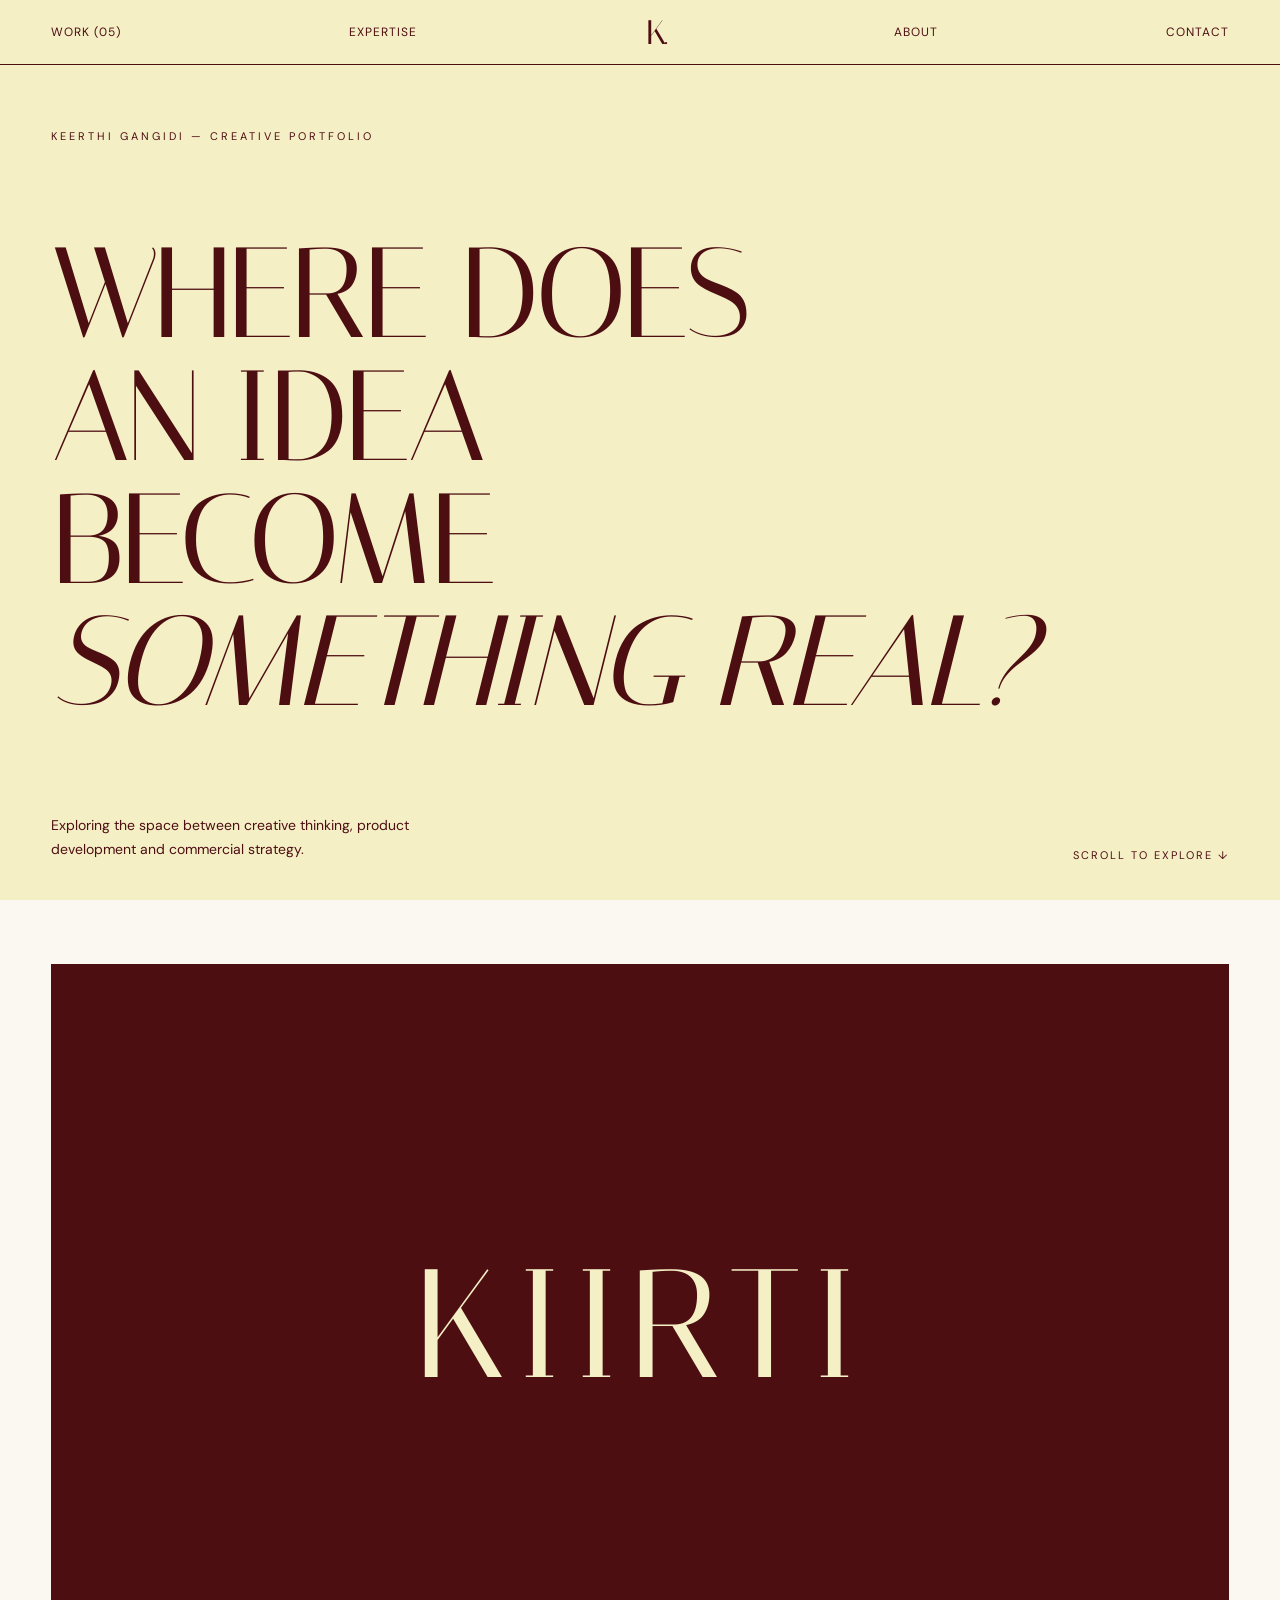
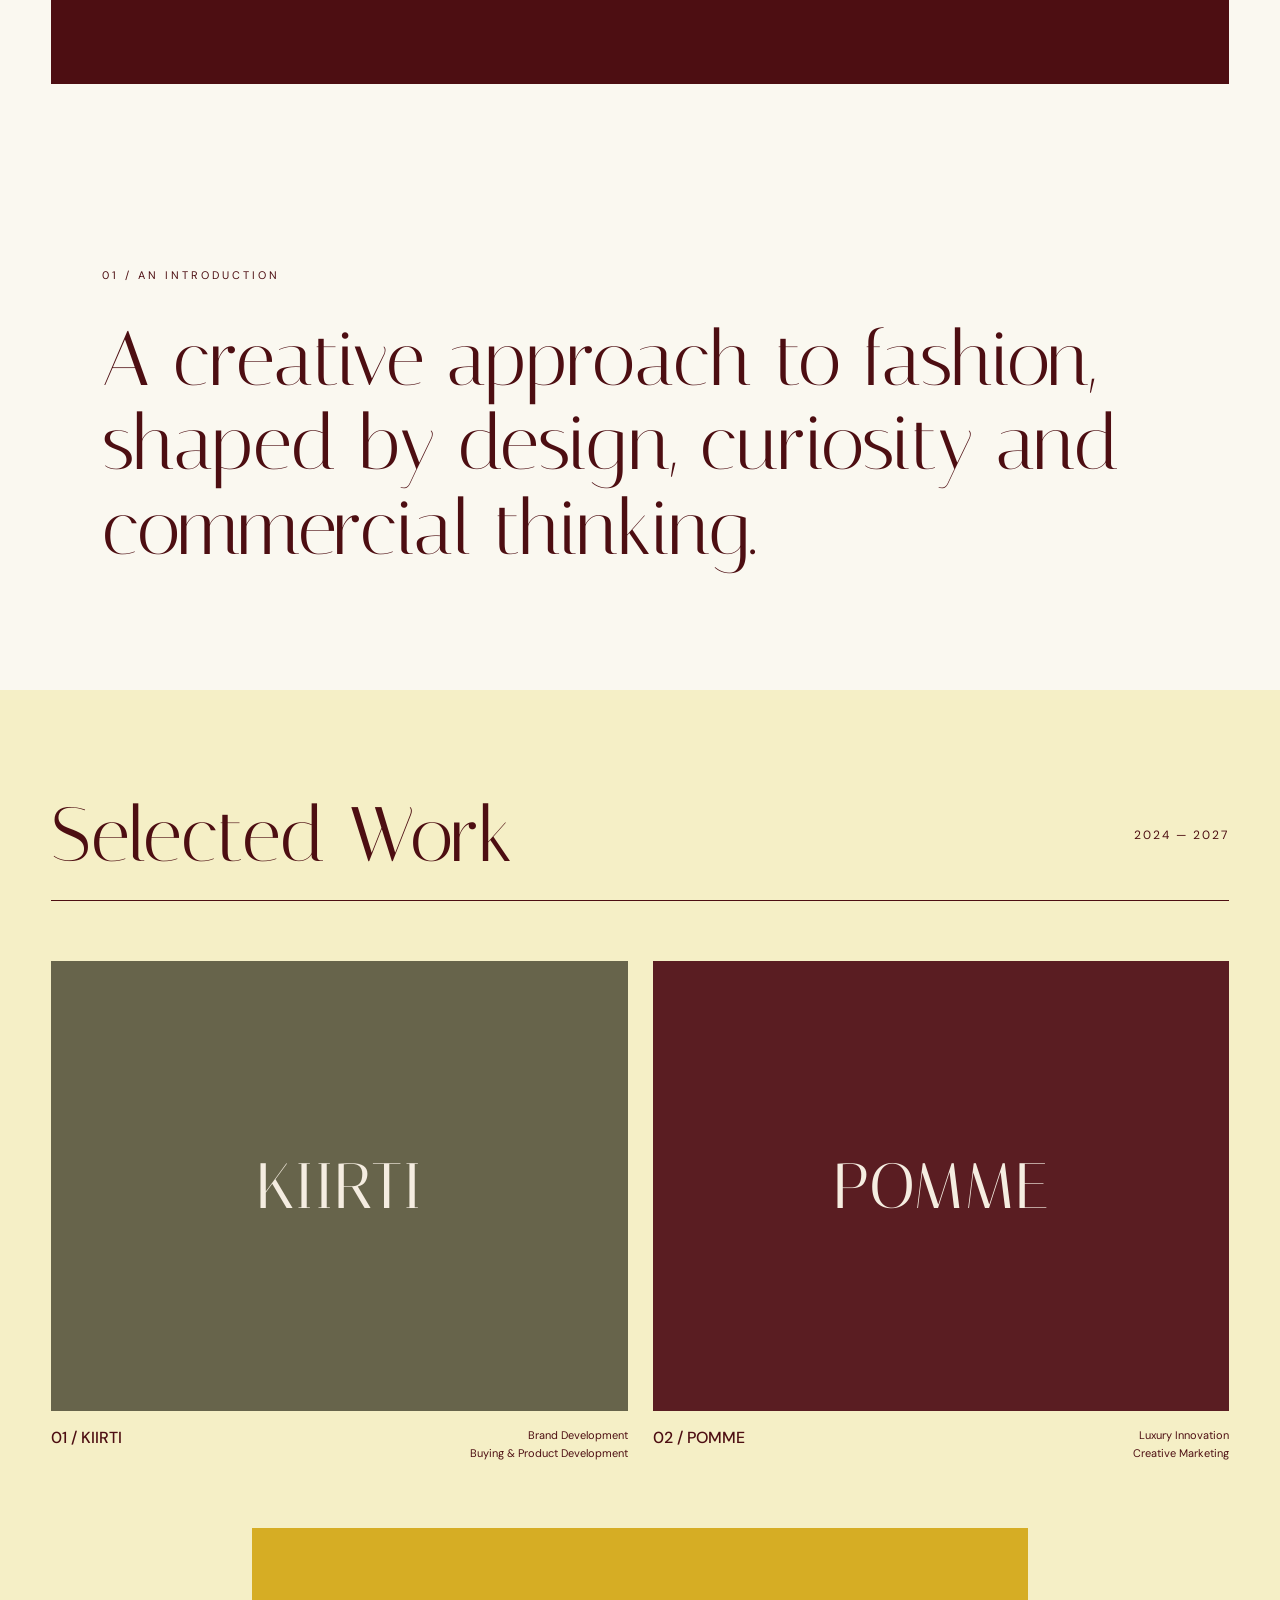
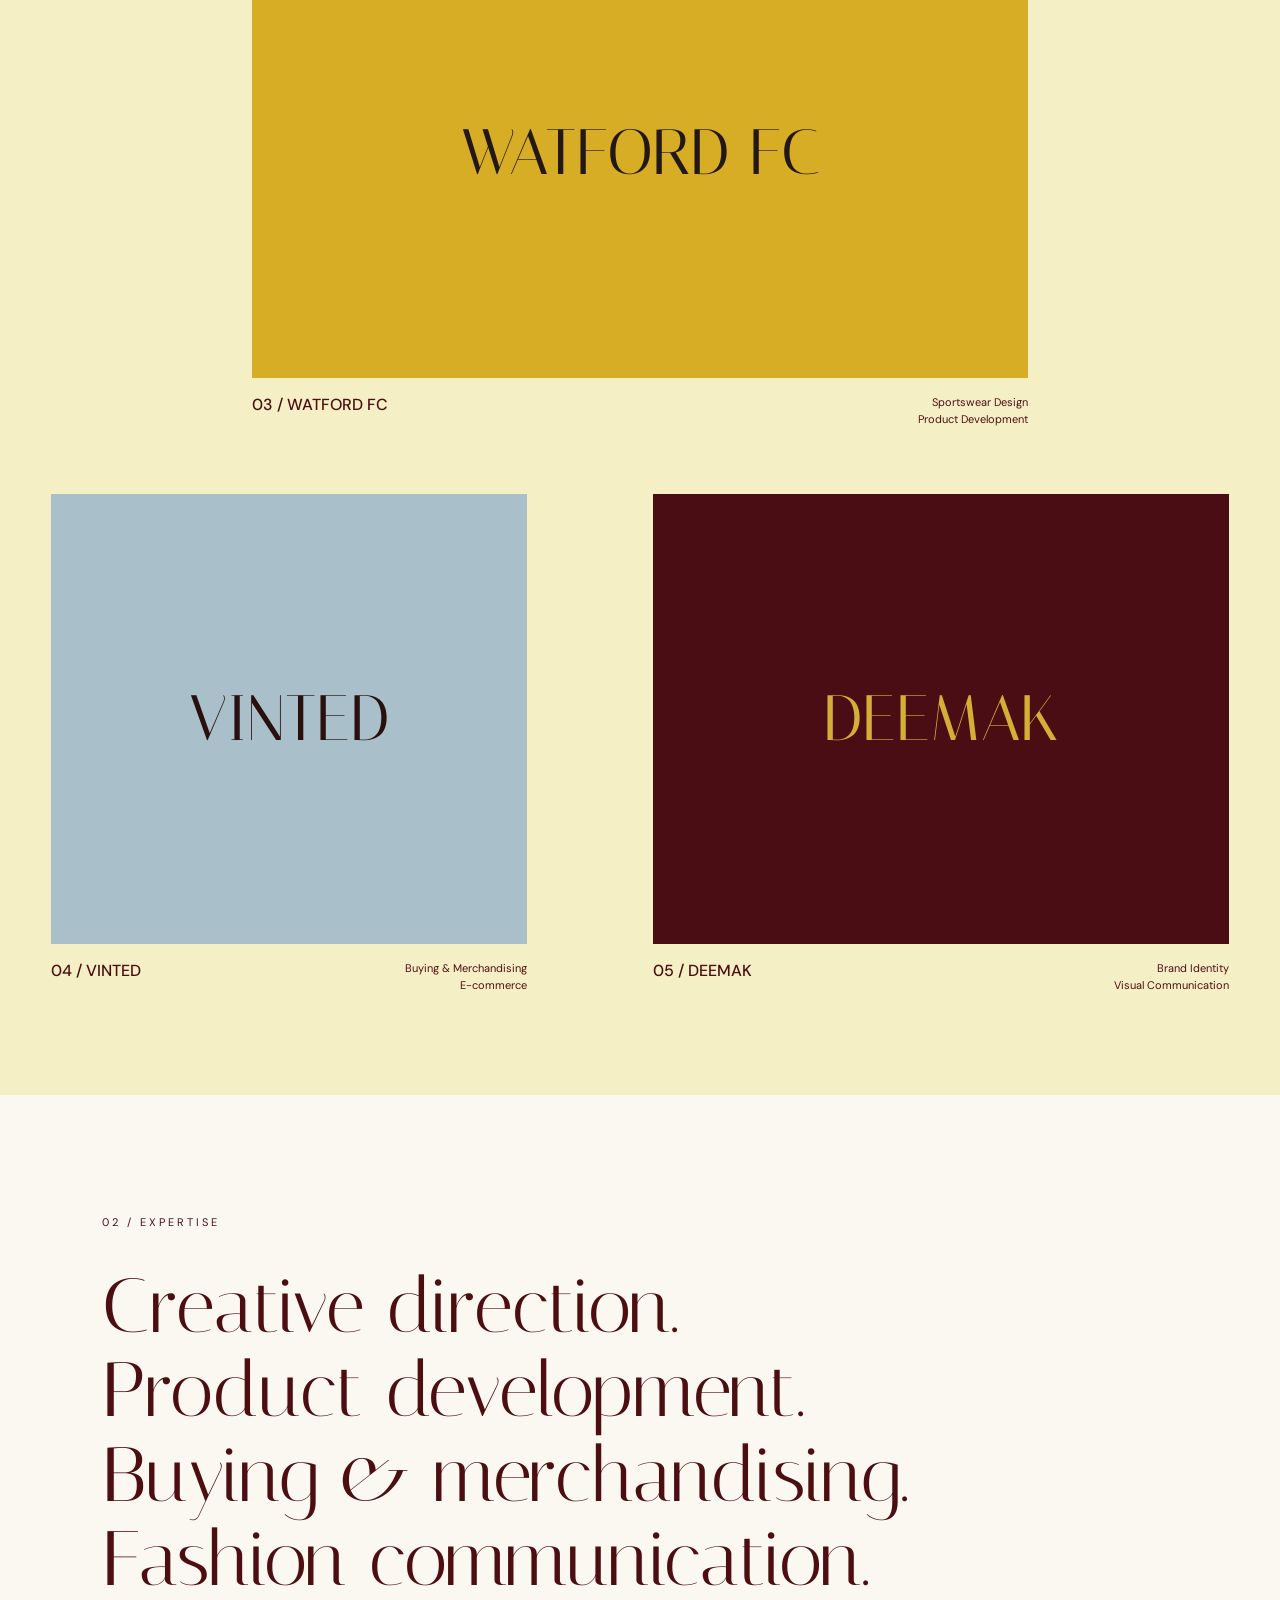
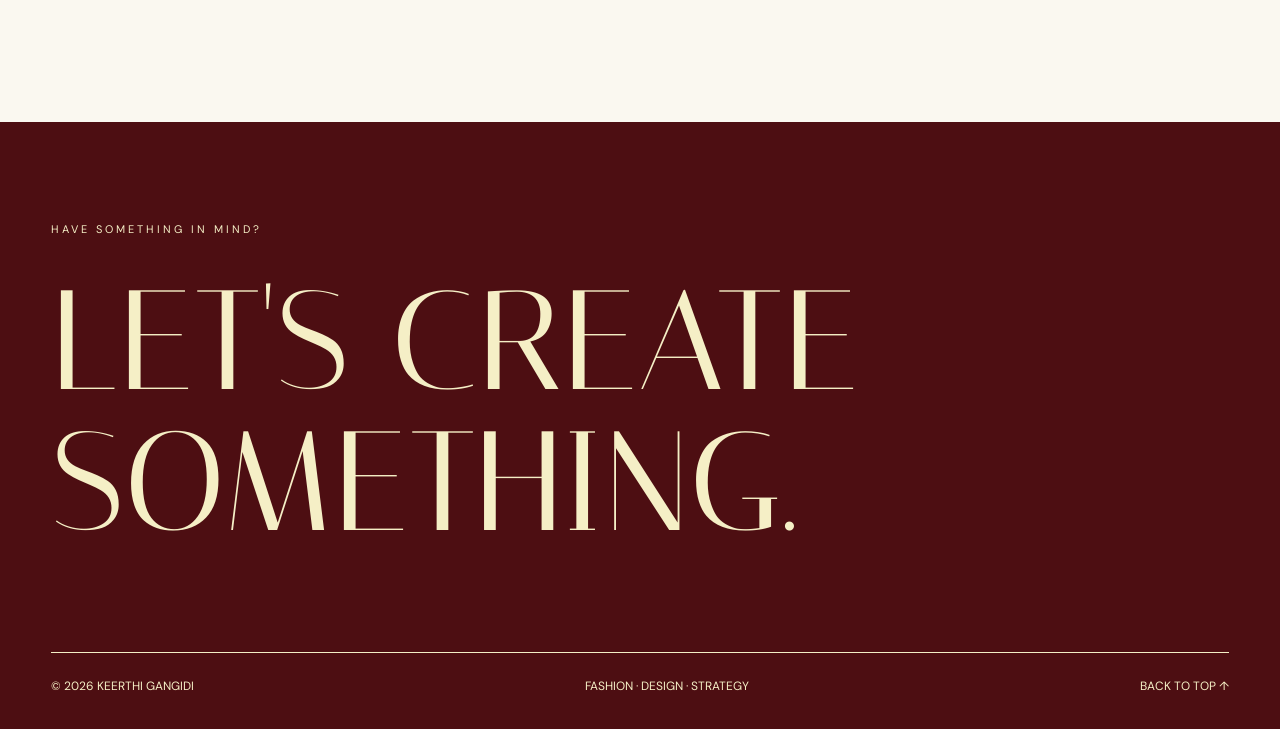
==== index.html @ bdb9a124 "Create portfolio homepage" ====
<!DOCTYPE html>
<html lang="en">
<head>
  <meta charset="UTF-8">
  <meta name="viewport" content="width=device-width, initial-scale=1.0">
  <meta name="description" content="Keerthi Gangidi — Fashion, design and commercial strategy portfolio.">
  <title>Keerthi Gangidi — Portfolio</title>

  <link rel="preconnect" href="https://fonts.googleapis.com">
  <link rel="preconnect" href="https://fonts.gstatic.com" crossorigin>
  <link href="https://fonts.googleapis.com/css2?family=DM+Sans:wght@400;500;600&family=Italiana&display=swap" rel="stylesheet">

  <style>
    :root {
      --yellow: #F5EFC6;
      --burgundy: #4D0E12;
      --ivory: #FAF8F0;
      --black: #231815;
    }

    * {
      margin: 0;
      padding: 0;
      box-sizing: border-box;
    }

    html {
      scroll-behavior: smooth;
    }

    body {
      background: var(--yellow);
      color: var(--burgundy);
      font-family: 'DM Sans', sans-serif;
    }

    a {
      color: inherit;
      text-decoration: none;
    }

    /* NAVIGATION */

    .navigation {
      position: sticky;
      top: 0;
      z-index: 100;
      background: var(--yellow);
      border-bottom: 1px solid var(--burgundy);
      height: 65px;
      display: flex;
      align-items: center;
      justify-content: space-between;
      padding: 0 4%;
    }

    .navigation a {
      font-size: 12px;
      letter-spacing: 1px;
      transition: opacity 0.3s;
    }

    .navigation a:hover {
      opacity: 0.5;
    }

    .nav-logo {
      font-family: 'Italiana', serif;
      font-size: 34px !important;
      letter-spacing: -2px !important;
    }

    /* HERO */

    .hero {
      min-height: calc(100svh - 65px);
      display: flex;
      flex-direction: column;
      justify-content: space-between;
      padding: 5% 4% 3%;
    }

    .hero-label {
      font-size: 11px;
      letter-spacing: 3px;
      text-transform: uppercase;
    }

    .hero h1 {
      font-family: 'Italiana', serif;
      font-size: clamp(65px, 10vw, 170px);
      font-weight: 400;
      line-height: 0.96;
      letter-spacing: -4px;
      max-width: 1400px;
    }

    .hero h1 em {
      font-weight: 400;
    }

    .hero-bottom {
      display: flex;
      justify-content: space-between;
      align-items: flex-end;
      gap: 30px;
    }

    .hero-description {
      max-width: 380px;
      font-size: 14px;
      line-height: 1.7;
    }

    .scroll-text {
      font-size: 11px;
      letter-spacing: 2px;
      white-space: nowrap;
    }

    /* IMAGE REVEAL */

    .image-reveal {
      padding: 5% 4%;
      background: var(--ivory);
    }

    .image-placeholder {
      height: 80vh;
      min-height: 450px;
      background: var(--burgundy);
      display: flex;
      align-items: center;
      justify-content: center;
      text-align: center;
      color: var(--yellow);
      font-family: 'Italiana', serif;
      font-size: clamp(60px, 12vw, 170px);
      letter-spacing: 8px;
    }

    /* INTRODUCTION */

    .introduction {
      background: var(--ivory);
      padding: 120px 8%;
    }

    .section-label {
      font-size: 11px;
      letter-spacing: 3px;
      margin-bottom: 35px;
    }

    .introduction h2 {
      font-family: 'Italiana', serif;
      font-weight: 400;
      font-size: clamp(45px, 6vw, 95px);
      line-height: 1.1;
      max-width: 1100px;
    }

    /* PROJECTS */

    .work {
      padding: 100px 4%;
    }

    .work-heading {
      display: flex;
      justify-content: space-between;
      align-items: center;
      border-bottom: 1px solid var(--burgundy);
      padding-bottom: 20px;
      margin-bottom: 60px;
    }

    .work-heading h2 {
      font-family: 'Italiana', serif;
      font-size: clamp(45px, 6vw, 90px);
      font-weight: 400;
    }

    .work-heading span {
      font-size: 12px;
      letter-spacing: 2px;
    }

    .project-grid {
      display: grid;
      grid-template-columns: repeat(12, 1fr);
      gap: 65px 25px;
    }

    .project {
      grid-column: span 6;
    }

    .project:nth-child(3) {
      grid-column: 3 / span 8;
    }

    .project:nth-child(4) {
      grid-column: span 5;
    }

    .project:nth-child(5) {
      grid-column: 7 / span 6;
    }

    .project-image {
      height: 450px;
      display: flex;
      align-items: center;
      justify-content: center;
      font-family: 'Italiana', serif;
      font-size: clamp(40px, 5vw, 80px);
      transition: transform 0.4s ease;
      overflow: hidden;
    }

    .project:hover .project-image {
      transform: scale(0.98);
    }

    .kiirti {
      background: #67644B;
      color: #F5EDE1;
    }

    .pomme {
      background: #5A1D22;
      color: #F5EDE1;
    }

    .watford {
      background: #D6AD24;
      color: #231815;
    }

    .vinted {
      background: #A9C0CB;
      color: #29100C;
    }

    .deemak {
      background: #4B0D14;
      color: #D4AF37;
    }

    .project-info {
      display: flex;
      justify-content: space-between;
      align-items: flex-start;
      gap: 20px;
      padding-top: 16px;
    }

    .project-info h3 {
      font-size: 16px;
      font-weight: 500;
    }

    .project-info p {
      font-size: 11px;
      line-height: 1.6;
      text-align: right;
      max-width: 220px;
    }

    /* FOOTER */

    footer {
      background: var(--burgundy);
      color: var(--yellow);
      padding: 100px 4% 35px;
    }

    footer h2 {
      font-family: 'Italiana', serif;
      font-size: clamp(60px, 11vw, 160px);
      font-weight: 400;
      line-height: 1;
      margin-bottom: 100px;
    }

    .footer-bottom {
      display: flex;
      justify-content: space-between;
      border-top: 1px solid var(--yellow);
      padding-top: 25px;
      font-size: 12px;
    }

    /* MOBILE */

    @media (max-width: 768px) {
      .navigation {
        padding: 0 5%;
        height: 60px;
      }

      .navigation a {
        font-size: 10px;
        letter-spacing: 0;
      }

      .nav-logo {
        font-size: 28px !important;
      }

      .hero {
        min-height: calc(100svh - 60px);
        padding: 35px 5%;
      }

      .hero h1 {
        font-size: clamp(58px, 13vw, 100px);
        letter-spacing: -2px;
      }

      .hero-bottom {
        flex-direction: column;
        align-items: flex-start;
      }

      .image-reveal {
        padding: 5%;
      }

      .image-placeholder {
        height: 55vh;
        min-height: 320px;
        font-size: 15vw;
      }

      .introduction {
        padding: 90px 5%;
      }

      .work {
        padding: 80px 5%;
      }

      .project-grid {
        display: block;
      }

      .project {
        margin-bottom: 55px;
      }

      .project-image {
        height: 360px;
      }

      footer {
        padding: 80px 5% 30px;
      }

      .footer-bottom {
        flex-direction: column;
        gap: 15px;
      }
    }
  </style>
</head>

<body>

  <!-- NAVIGATION -->

  <nav class="navigation" aria-label="Main navigation">
    <a href="#work">WORK (05)</a>
    <a href="#expertise">EXPERTISE</a>
    <a href="#home" class="nav-logo">K.</a>
    <a href="#about">ABOUT</a>
    <a href="#contact">CONTACT</a>
  </nav>

  <!-- HERO -->

  <main id="home">

    <section class="hero">

      <div class="hero-label">
        KEERTHI GANGIDI — CREATIVE PORTFOLIO
      </div>

      <h1>
        WHERE DOES<br>
        AN IDEA<br>
        BECOME<br>
        <em>SOMETHING REAL?</em>
      </h1>

      <div class="hero-bottom">

        <p class="hero-description">
          Exploring the space between creative thinking,
          product development and commercial strategy.
        </p>

        <a href="#image" class="scroll-text">
          SCROLL TO EXPLORE ↓
        </a>

      </div>

    </section>

    <!-- IMAGE REVEAL -->

    <section class="image-reveal" id="image">

      <div class="image-placeholder">
        KIIRTI
      </div>

    </section>

    <!-- INTRODUCTION -->

    <section class="introduction" id="about">

      <div class="section-label">
        01 / AN INTRODUCTION
      </div>

      <h2>
        A creative approach to fashion,
        shaped by design, curiosity
        and commercial thinking.
      </h2>

    </section>

    <!-- SELECTED WORK -->

    <section class="work" id="work">

      <div class="work-heading">
        <h2>Selected Work</h2>
        <span>2024 — 2027</span>
      </div>

      <div class="project-grid">

        <article class="project">
          <div class="project-image kiirti">KIIRTI</div>
          <div class="project-info">
            <h3>01 / KIIRTI</h3>
            <p>Brand Development<br>Buying & Product Development</p>
          </div>
        </article>

        <article class="project">
          <div class="project-image pomme">POMME</div>
          <div class="project-info">
            <h3>02 / POMME</h3>
            <p>Luxury Innovation<br>Creative Marketing</p>
          </div>
        </article>

        <article class="project">
          <div class="project-image watford">WATFORD FC</div>
          <div class="project-info">
            <h3>03 / WATFORD FC</h3>
            <p>Sportswear Design<br>Product Development</p>
          </div>
        </article>

        <article class="project">
          <div class="project-image vinted">VINTED</div>
          <div class="project-info">
            <h3>04 / VINTED</h3>
            <p>Buying & Merchandising<br>E-commerce</p>
          </div>
        </article>

        <article class="project">
          <div class="project-image deemak">DEEMAK</div>
          <div class="project-info">
            <h3>05 / DEEMAK</h3>
            <p>Brand Identity<br>Visual Communication</p>
          </div>
        </article>

      </div>

    </section>

    <!-- EXPERTISE -->

    <section class="introduction" id="expertise">

      <div class="section-label">
        02 / EXPERTISE
      </div>

      <h2>
        Creative direction.<br>
        Product development.<br>
        Buying & merchandising.<br>
        Fashion communication.
      </h2>

    </section>

  </main>

  <!-- FOOTER -->

  <footer id="contact">

    <div class="section-label">
      HAVE SOMETHING IN MIND?
    </div>

    <h2>
      LET'S CREATE<br>
      SOMETHING.
    </h2>

    <div class="footer-bottom">
      <span>© 2026 KEERTHI GANGIDI</span>
      <span>FASHION · DESIGN · STRATEGY</span>
      <a href="#home">BACK TO TOP ↑</a>
    </div>

  </footer>

</body>
</html>
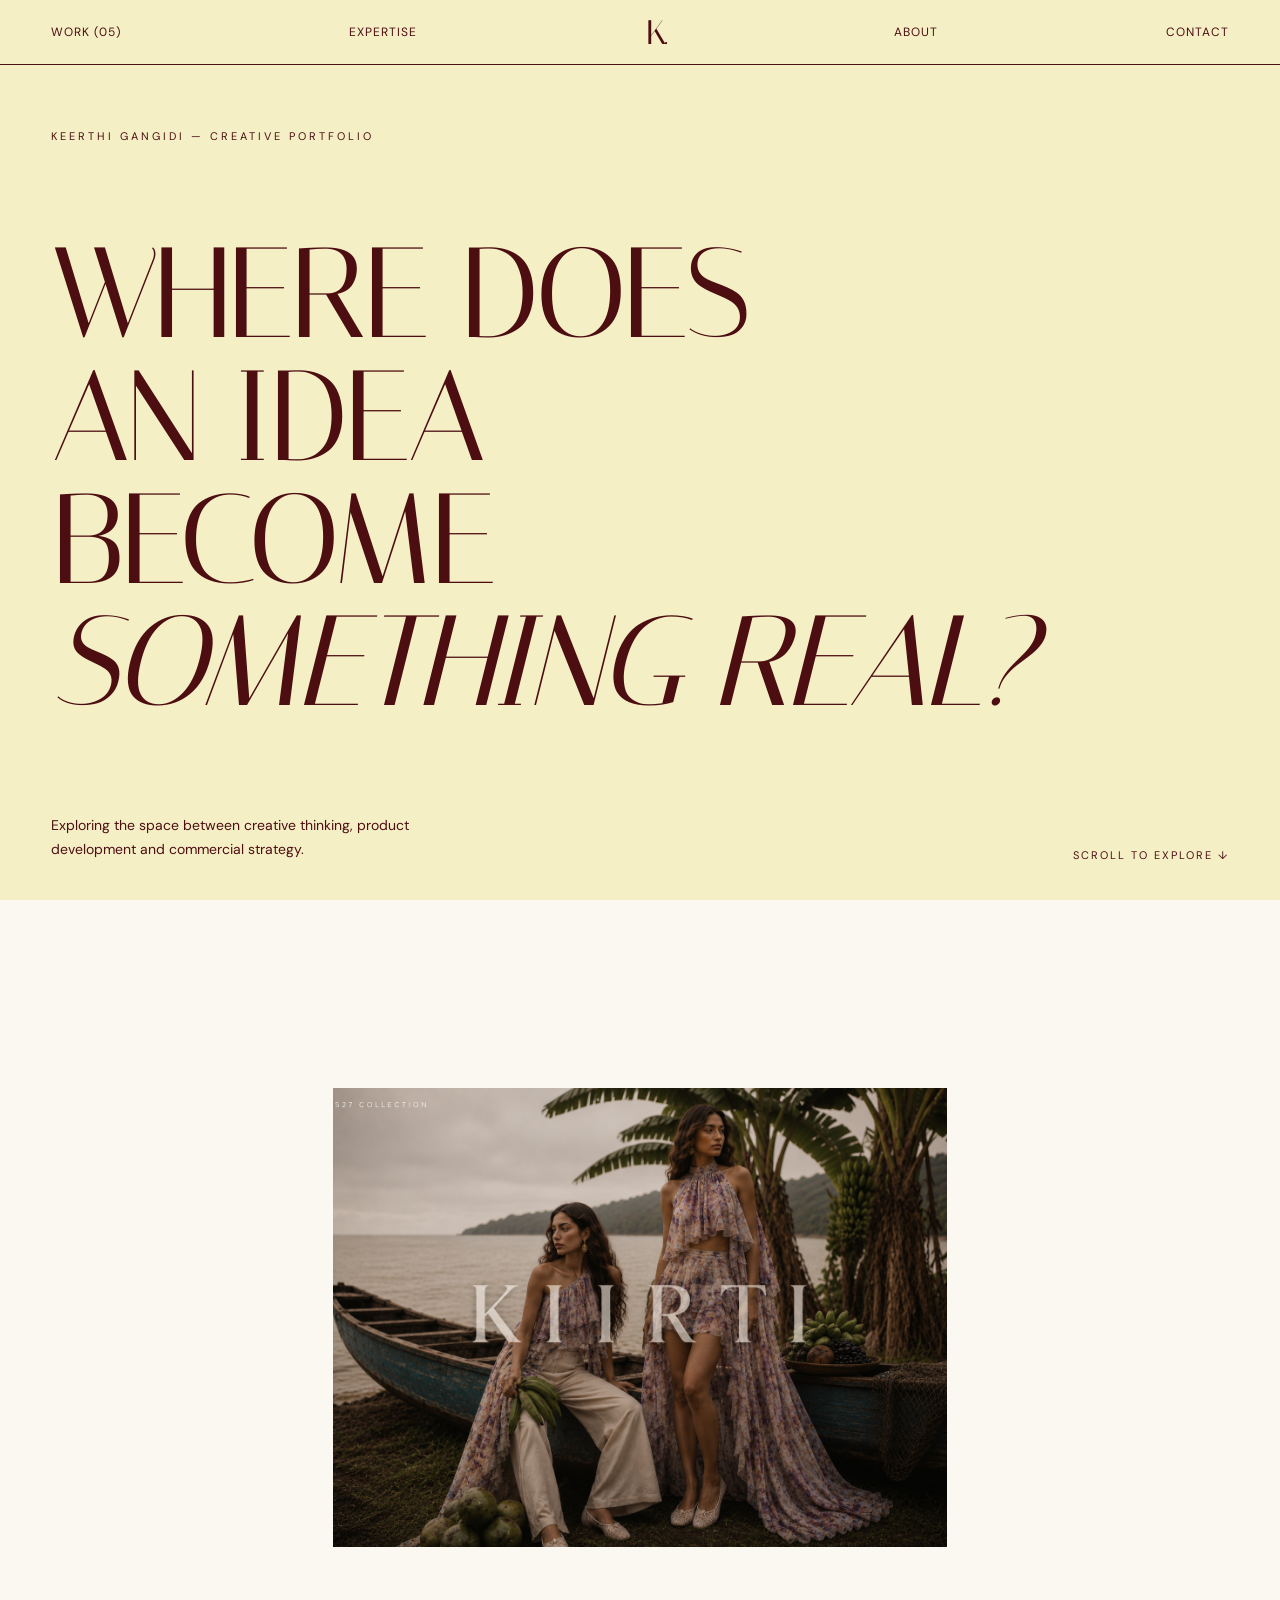
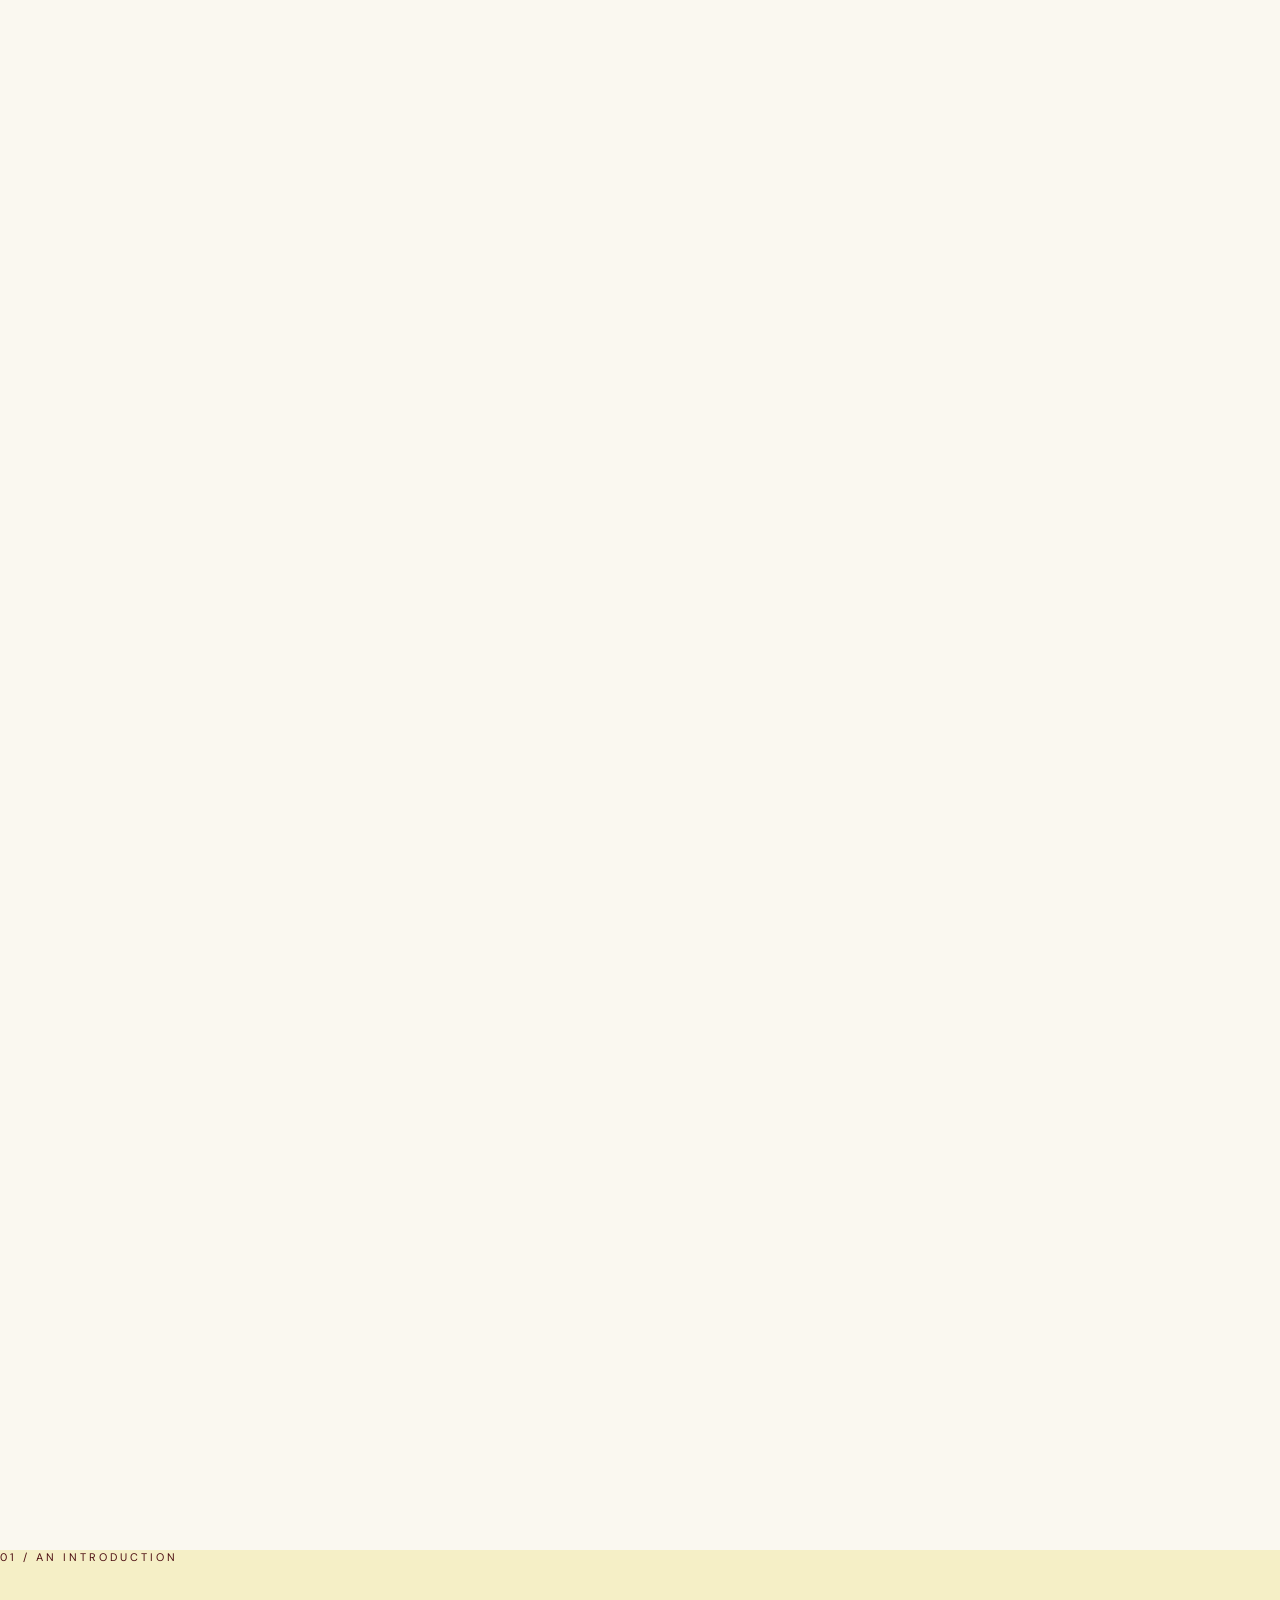
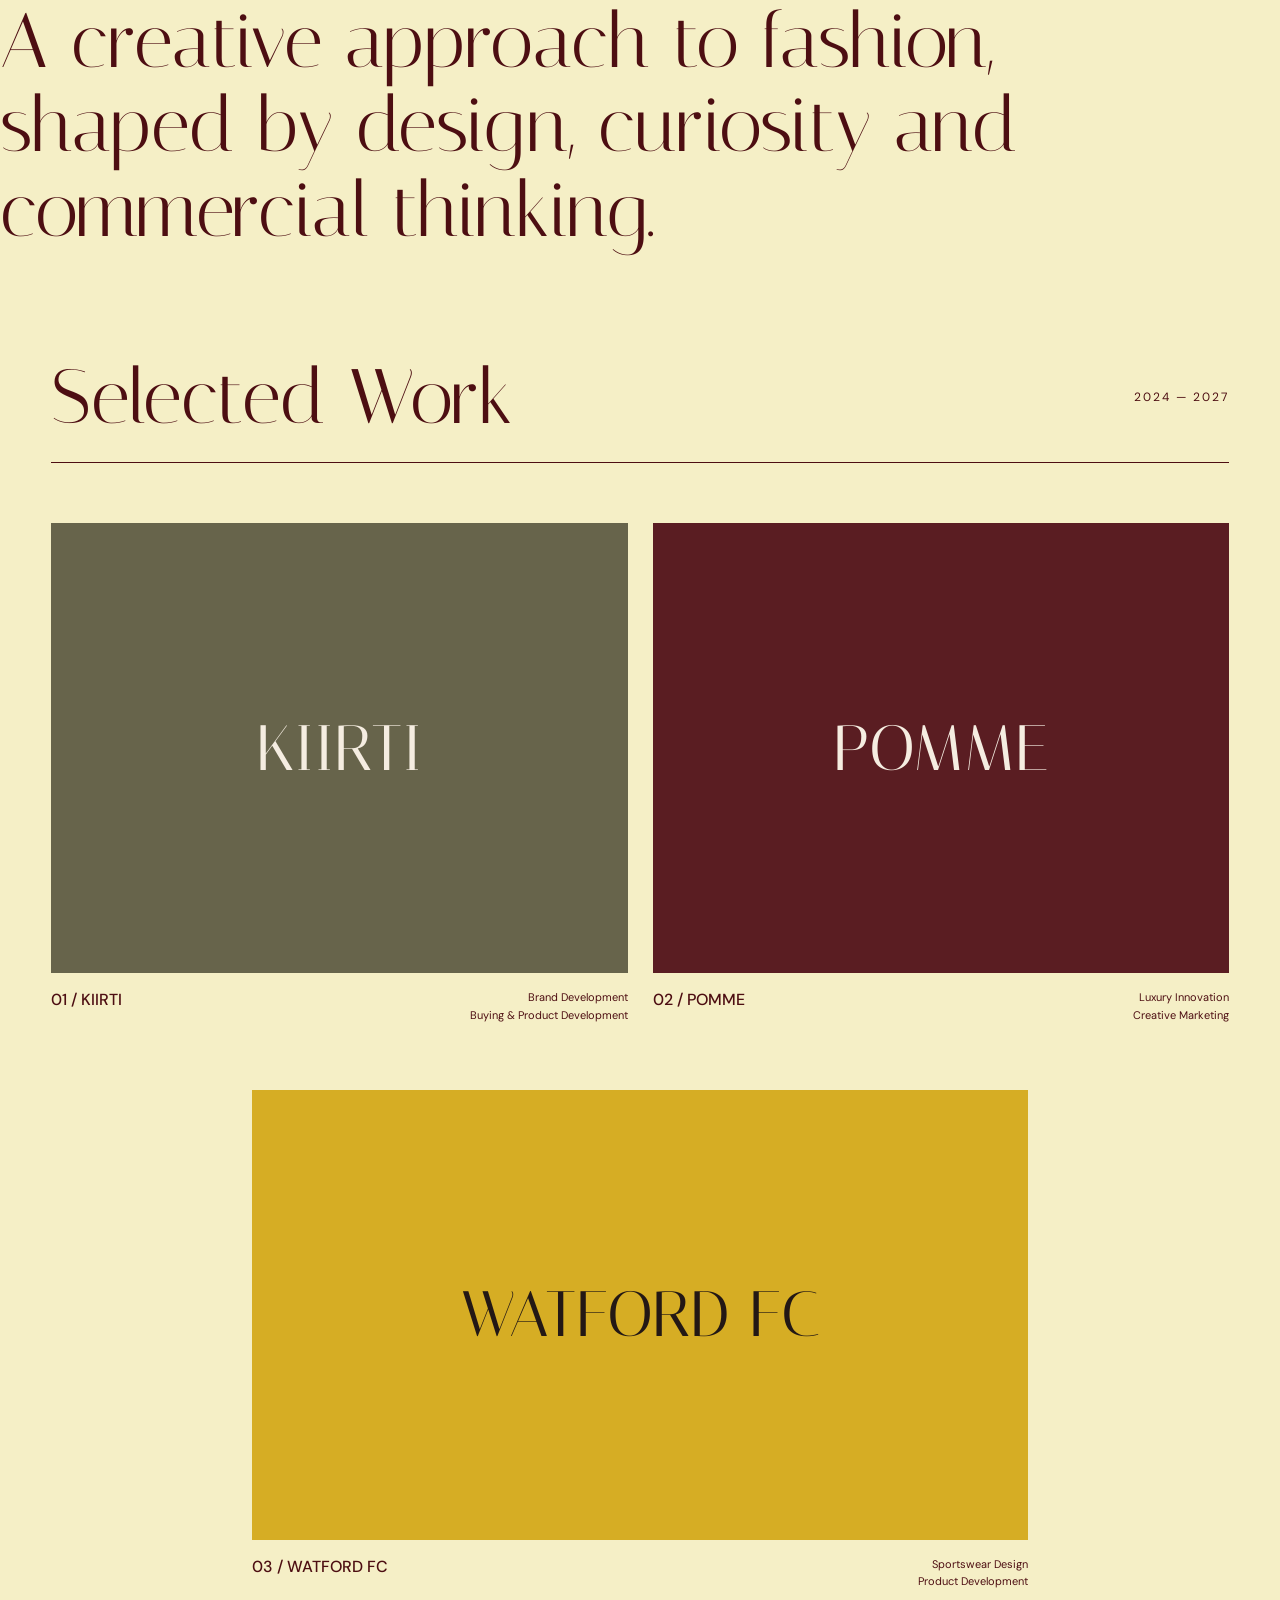
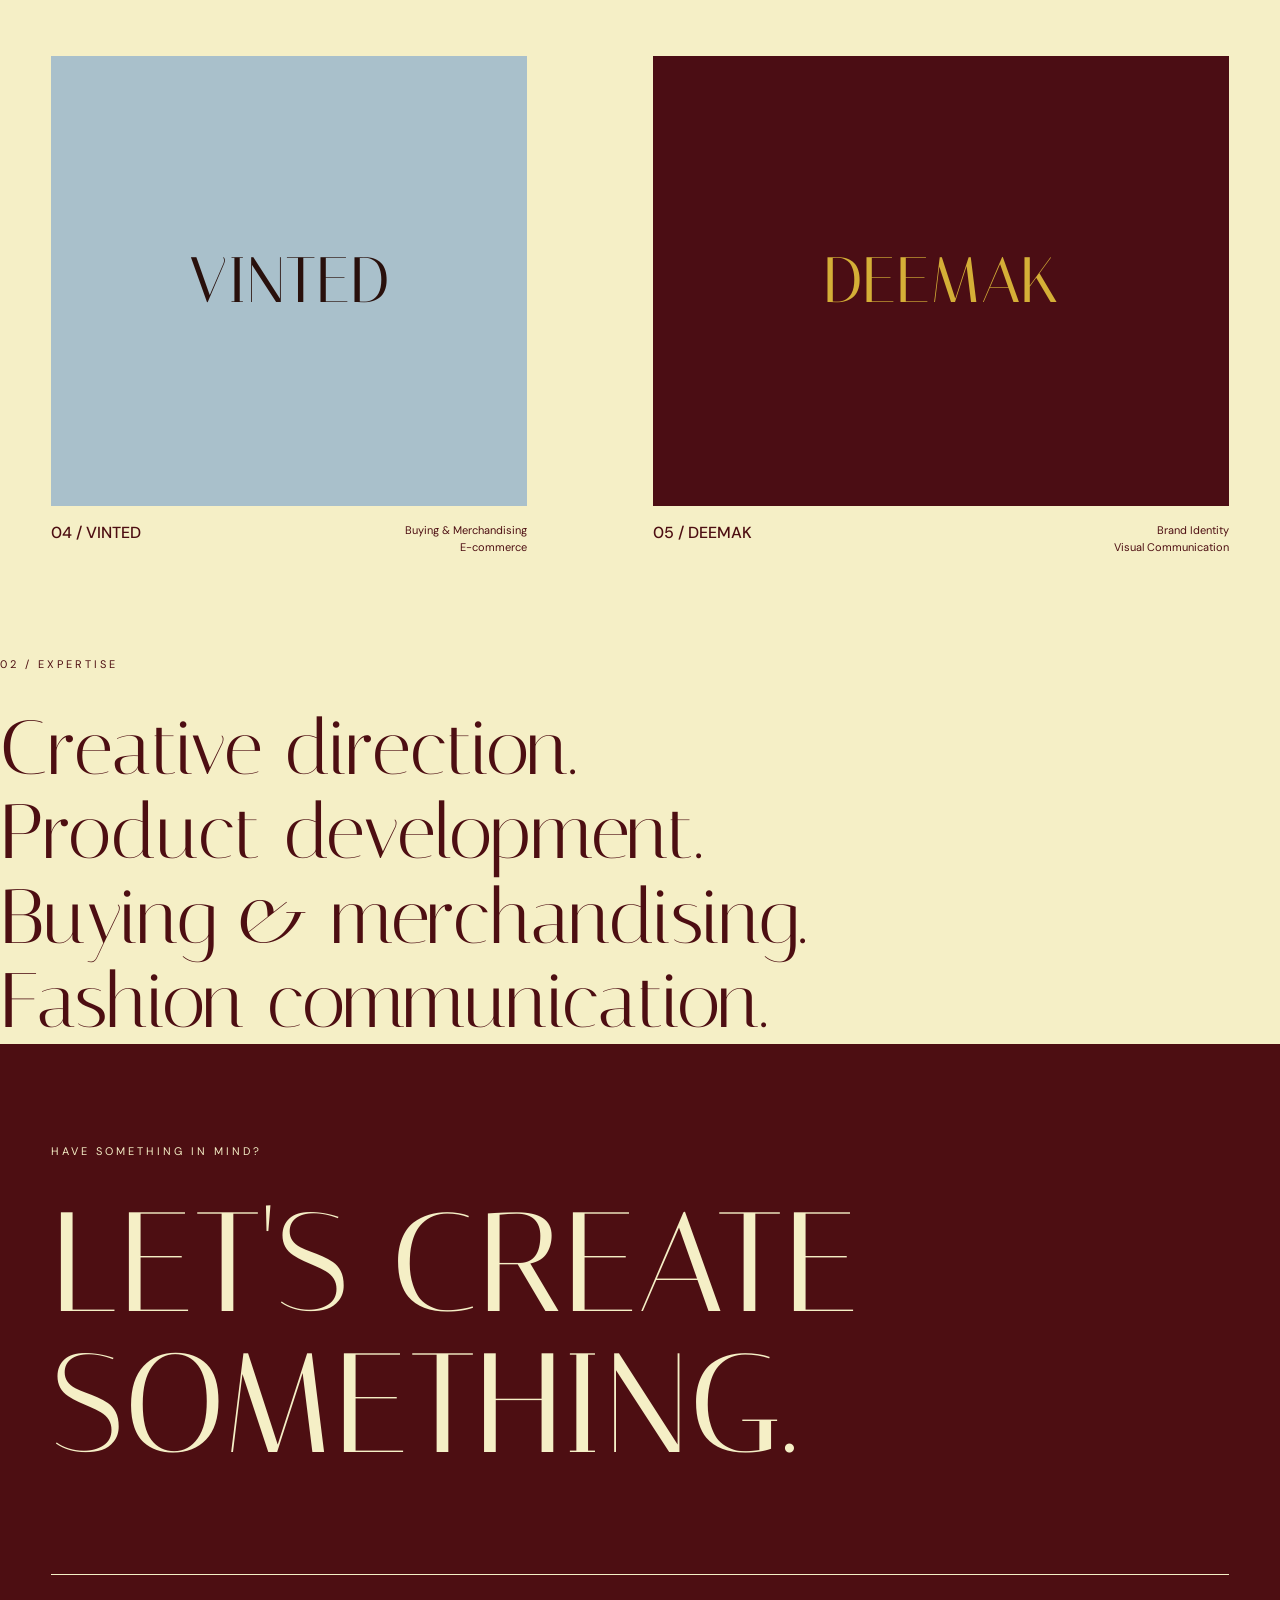
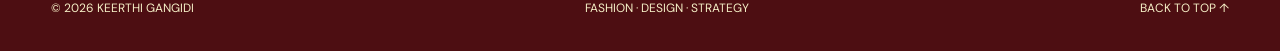
==== commit 480ffcab: "Update index.html" ====
--- a/index.html
+++ b/index.html
@@ -120,24 +120,54 @@
 
     /* IMAGE REVEAL */
 
-    .image-reveal {
-      padding: 5% 4%;
-      background: var(--ivory);
-    }
-
-    .image-placeholder {
-      height: 80vh;
-      min-height: 450px;
-      background: var(--burgundy);
-      display: flex;
-      align-items: center;
-      justify-content: center;
-      text-align: center;
-      color: var(--yellow);
-      font-family: 'Italiana', serif;
-      font-size: clamp(60px, 12vw, 170px);
-      letter-spacing: 8px;
-    }
+   /* INTERACTIVE CINEMATIC IMAGE REVEAL */
+
+.image-reveal {
+  height: 250vh;
+  padding: 0;
+  background: var(--ivory);
+}
+
+.reveal-stage {
+  position: sticky;
+  top: 65px;
+  height: calc(100vh - 65px);
+  display: flex;
+  align-items: center;
+  justify-content: center;
+  overflow: hidden;
+}
+
+.reveal-frame {
+  width: 48vw;
+  height: 55%;
+  overflow: hidden;
+  will-change: width, height;
+}
+
+.reveal-frame img {
+  width: 100%;
+  height: 100%;
+  object-fit: cover;
+  object-position: center;
+  display: block;
+}
+
+@media (max-width: 768px) {
+  .image-reveal {
+    height: 200vh;
+  }
+
+  .reveal-stage {
+    top: 60px;
+    height: calc(100vh - 60px);
+  }
+
+  .reveal-frame {
+    width: 75vw;
+    height: 45%;
+  }
+}l
 
     /* INTRODUCTION */
 
@@ -410,15 +440,24 @@
 
     </section>
 
-    <!-- IMAGE REVEAL -->
-
-    <section class="image-reveal" id="image">
-
-      <div class="image-placeholder">
-        KIIRTI
-      </div>
-
-    </section>
+    <!-- INTERACTIVE KIIRTI CAMPAIGN REVEAL -->
+
+<section class="image-reveal" id="image">
+
+  <div class="reveal-stage">
+
+    <div class="reveal-frame">
+
+      <img
+        src="kiirti-campaign.png"
+        alt="KIIRTI Spring Summer 2027 conceptual fashion campaign"
+      >
+
+    </div>
+
+  </div>
+
+</section>
 
     <!-- INTRODUCTION -->
 
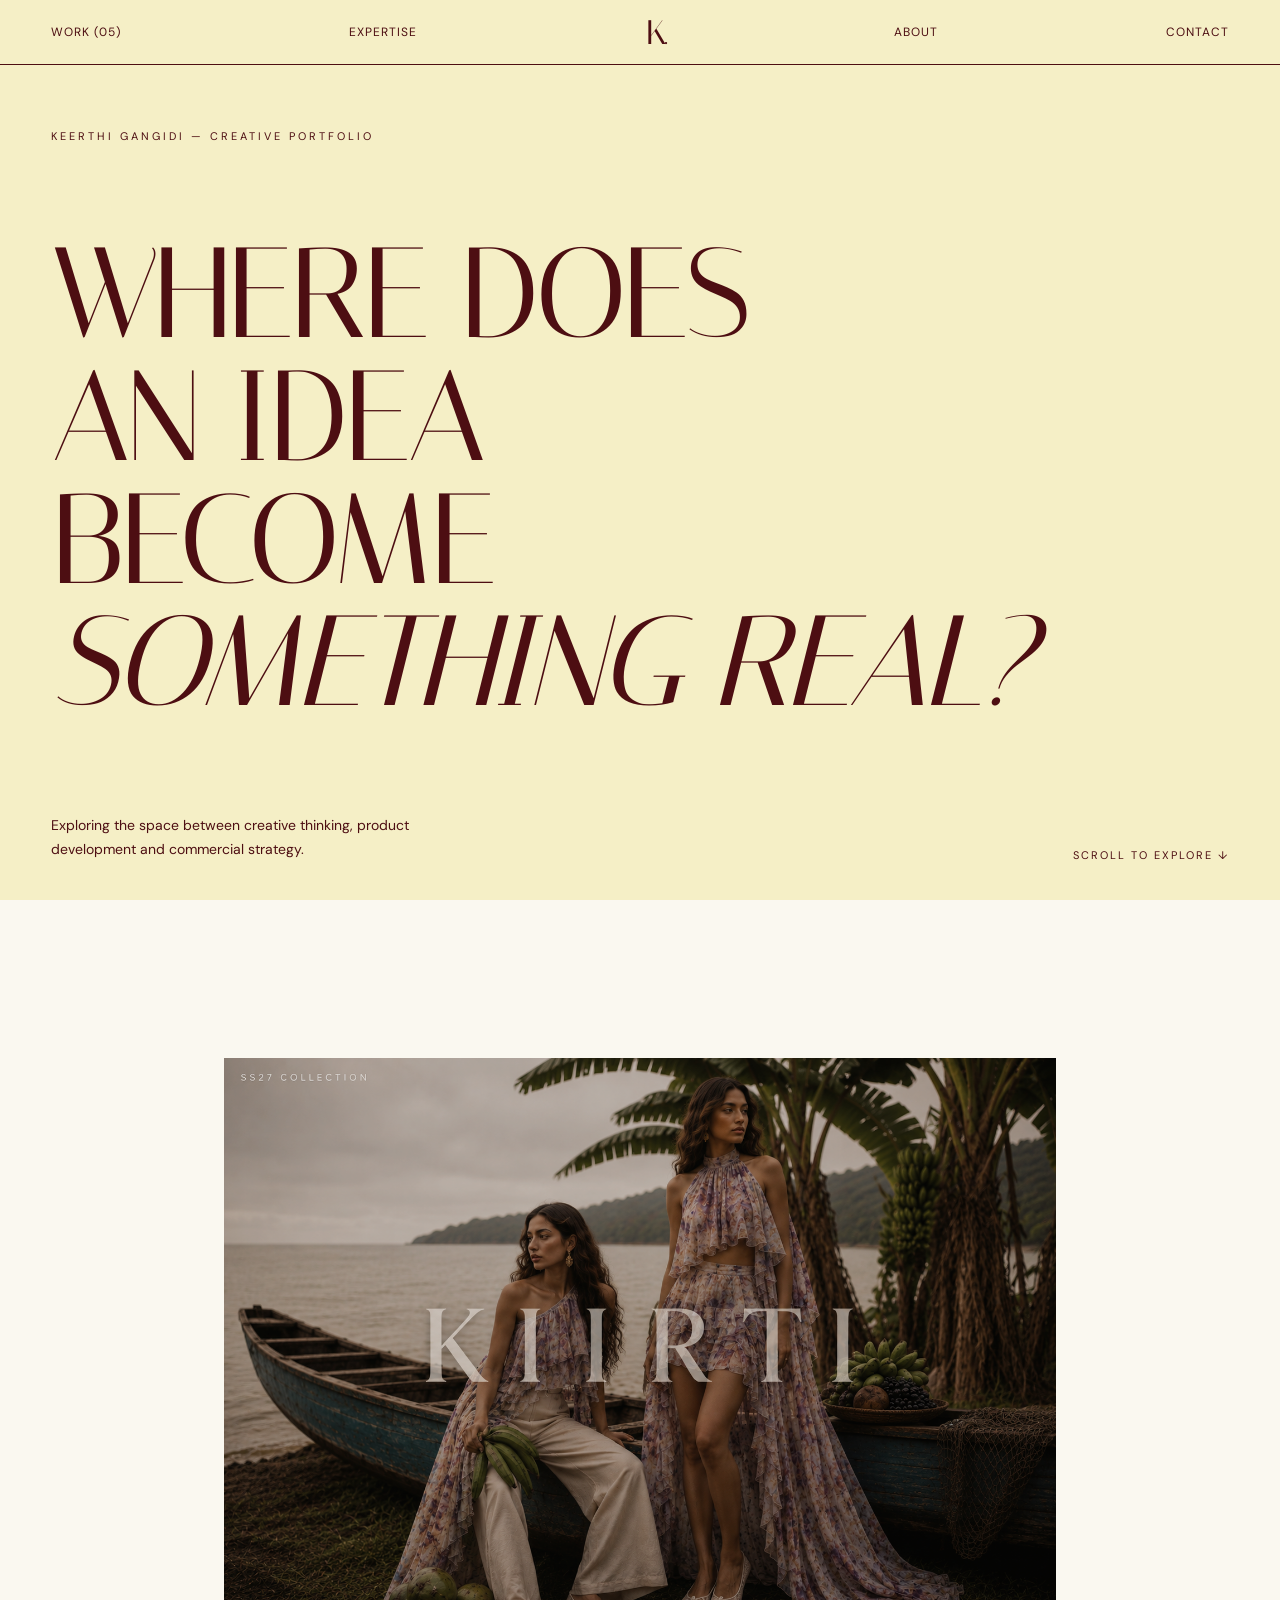
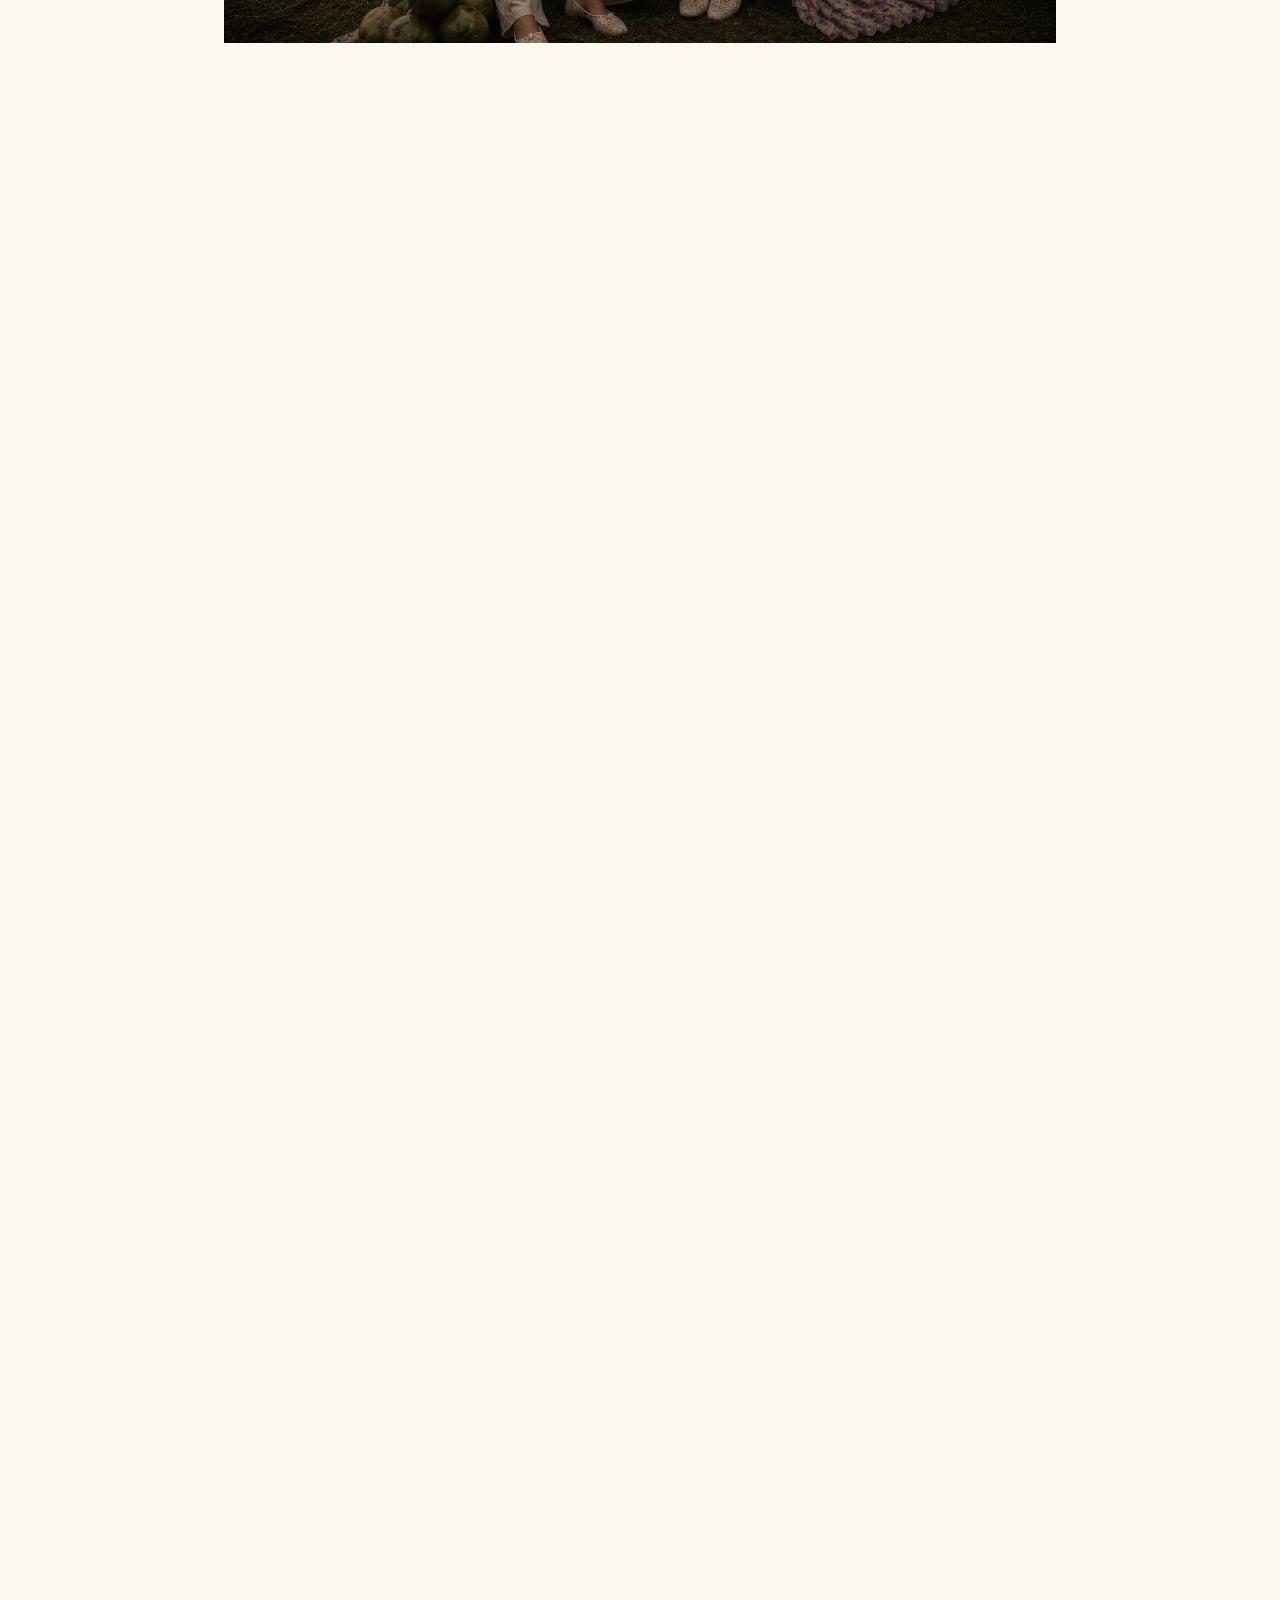
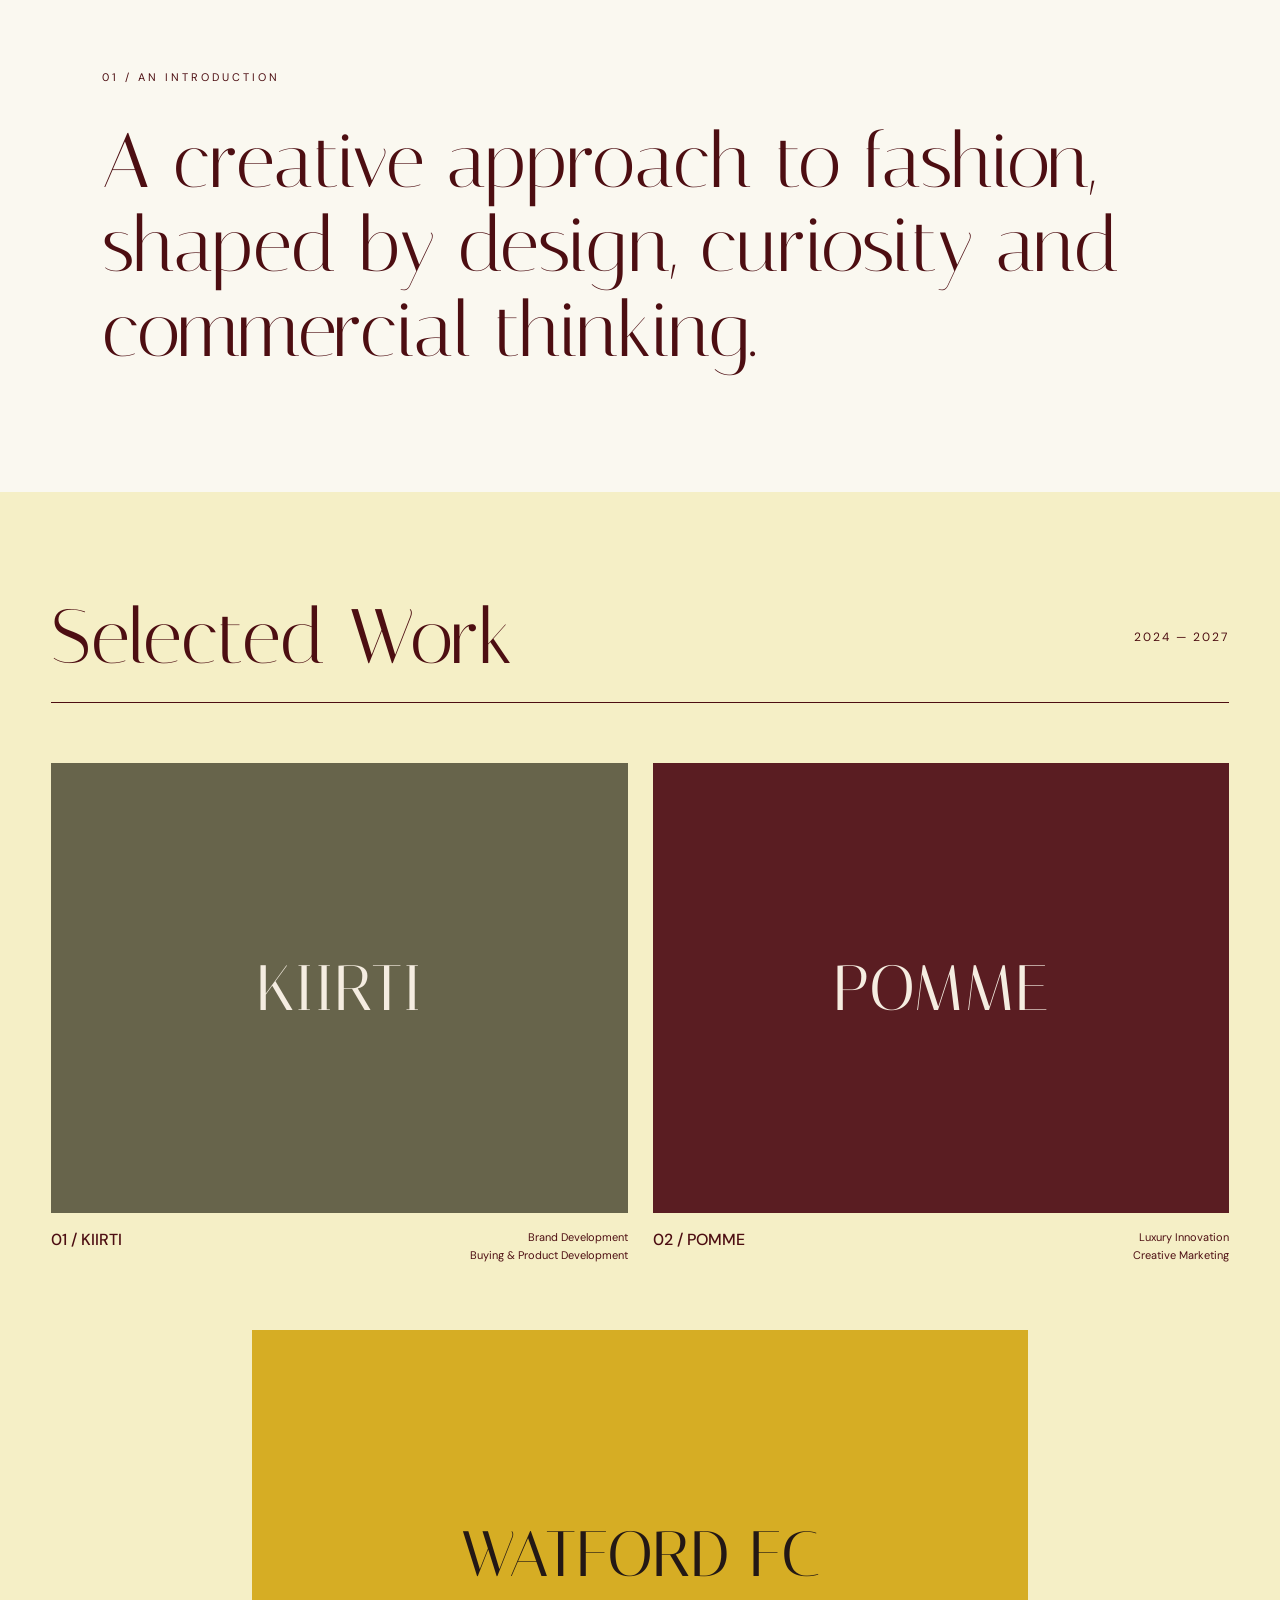
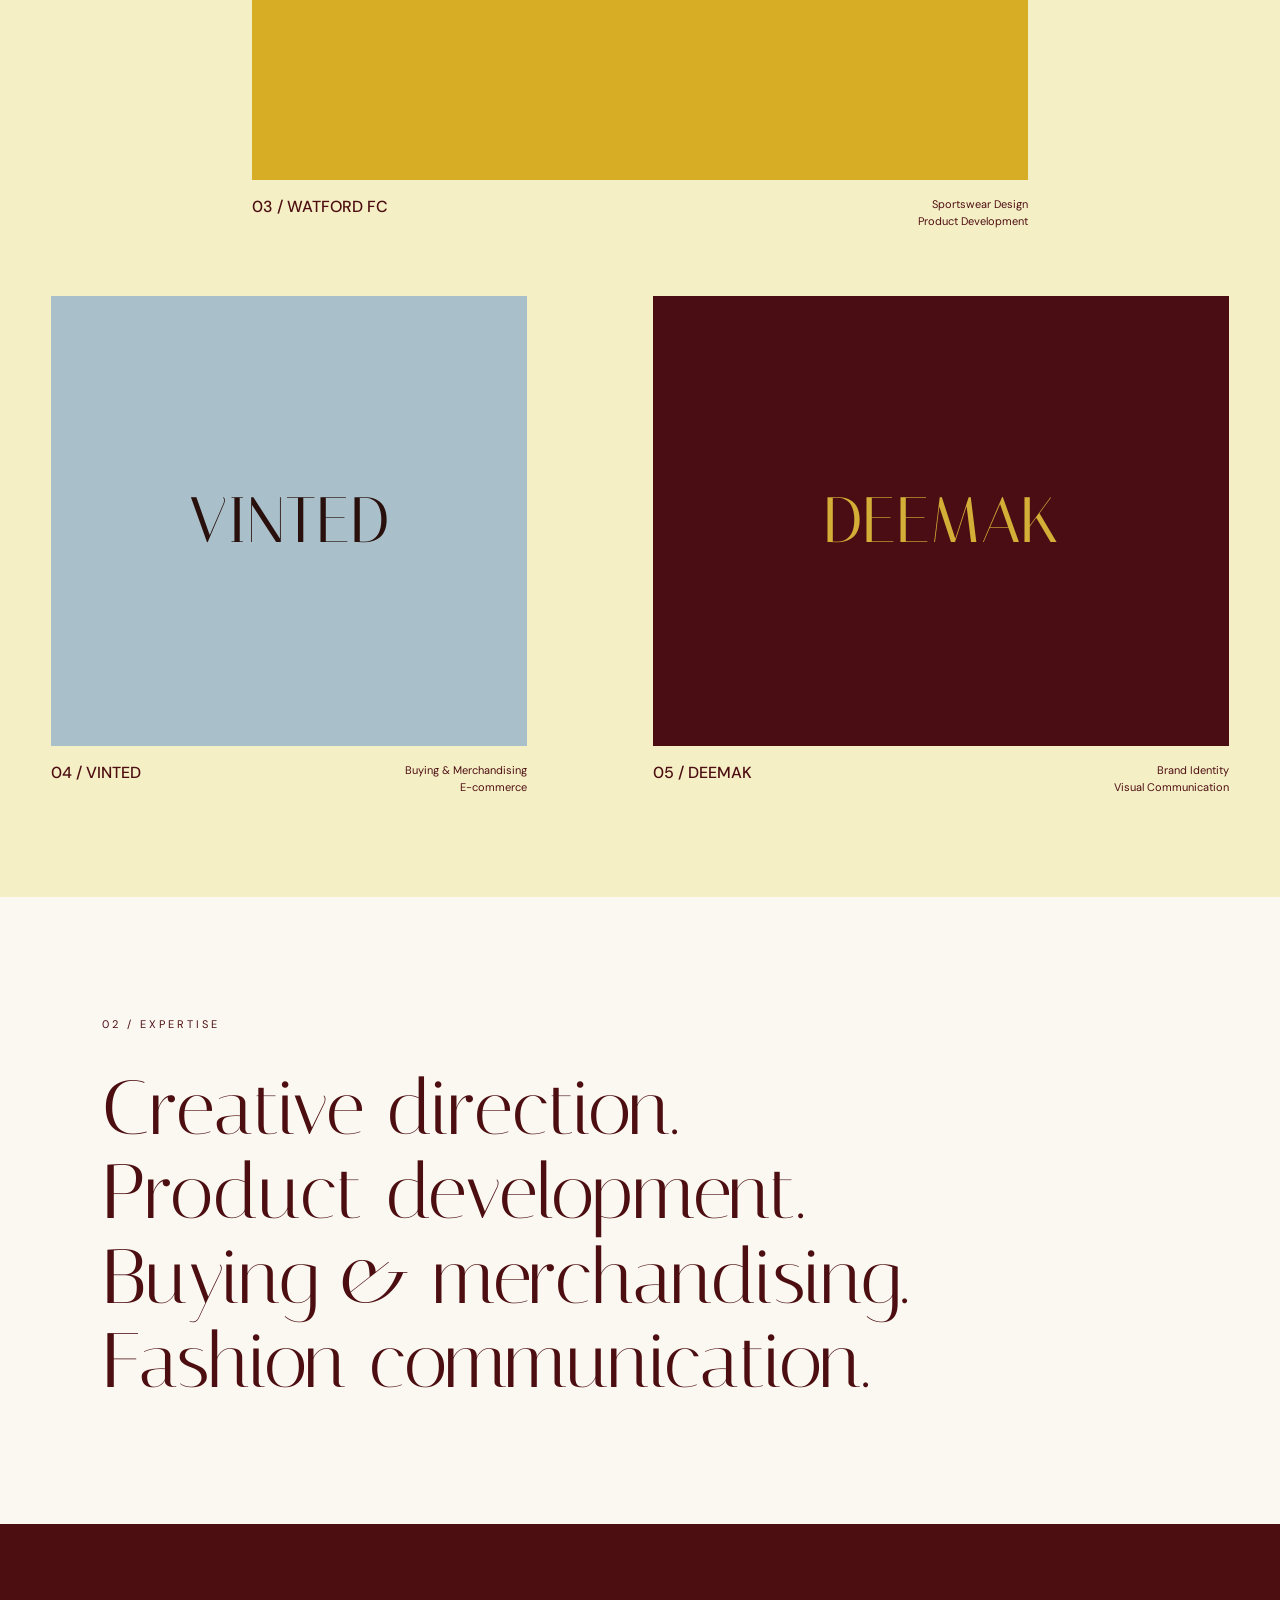
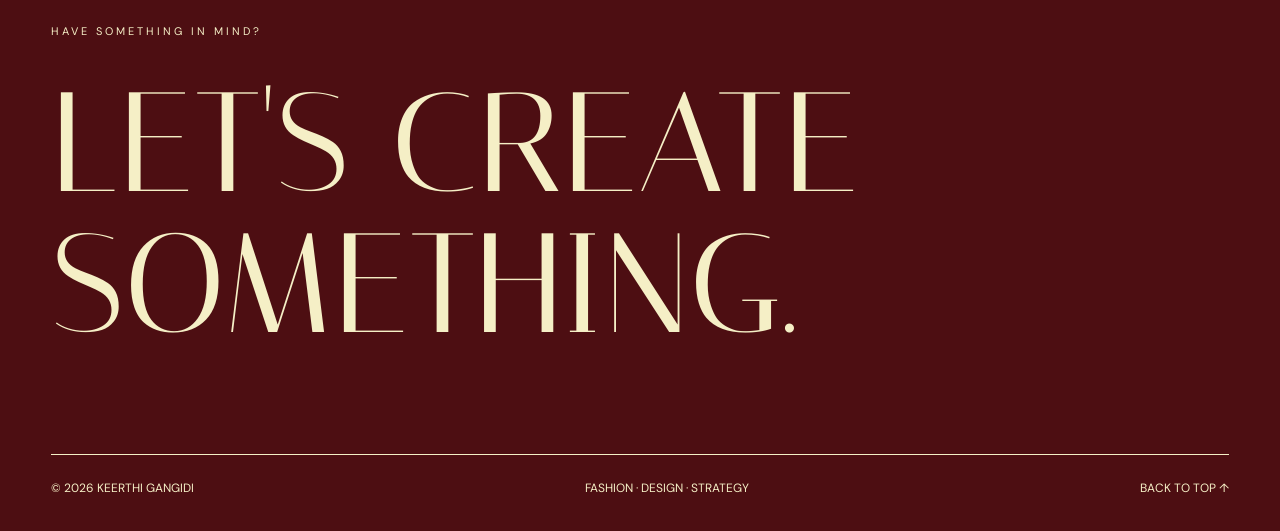
==== commit 571da5bb: "Update index.html" ====
--- a/index.html
+++ b/index.html
@@ -1,16 +1,24 @@
 <!DOCTYPE html>
 <html lang="en">
+
 <head>
   <meta charset="UTF-8">
   <meta name="viewport" content="width=device-width, initial-scale=1.0">
-  <meta name="description" content="Keerthi Gangidi — Fashion, design and commercial strategy portfolio.">
+
+  <meta name="description"
+    content="Keerthi Gangidi — Fashion, design and commercial strategy portfolio.">
+
   <title>Keerthi Gangidi — Portfolio</title>
 
   <link rel="preconnect" href="https://fonts.googleapis.com">
   <link rel="preconnect" href="https://fonts.gstatic.com" crossorigin>
-  <link href="https://fonts.googleapis.com/css2?family=DM+Sans:wght@400;500;600&family=Italiana&display=swap" rel="stylesheet">
+
+  <link
+    href="https://fonts.googleapis.com/css2?family=DM+Sans:wght@400;500;600&family=Italiana&display=swap"
+    rel="stylesheet">
 
   <style>
+
     :root {
       --yellow: #F5EFC6;
       --burgundy: #4D0E12;
@@ -32,6 +40,7 @@
       background: var(--yellow);
       color: var(--burgundy);
       font-family: 'DM Sans', sans-serif;
+      overflow-x: hidden;
     }
 
     a {
@@ -45,12 +54,16 @@
       position: sticky;
       top: 0;
       z-index: 100;
+
       background: var(--yellow);
       border-bottom: 1px solid var(--burgundy);
+
       height: 65px;
+
       display: flex;
       align-items: center;
       justify-content: space-between;
+
       padding: 0 4%;
     }
 
@@ -74,9 +87,11 @@
 
     .hero {
       min-height: calc(100svh - 65px);
+
       display: flex;
       flex-direction: column;
       justify-content: space-between;
+
       padding: 5% 4% 3%;
     }
 
@@ -88,10 +103,13 @@
 
     .hero h1 {
       font-family: 'Italiana', serif;
+
       font-size: clamp(65px, 10vw, 170px);
       font-weight: 400;
+
       line-height: 0.96;
       letter-spacing: -4px;
+
       max-width: 1400px;
     }
 
@@ -103,6 +121,7 @@
       display: flex;
       justify-content: space-between;
       align-items: flex-end;
+
       gap: 30px;
     }
 
@@ -118,56 +137,57 @@
       white-space: nowrap;
     }
 
-    /* IMAGE REVEAL */
-
-   /* INTERACTIVE CINEMATIC IMAGE REVEAL */
-
-.image-reveal {
-  height: 250vh;
-  padding: 0;
-  background: var(--ivory);
-}
-
-.reveal-stage {
-  position: sticky;
-  top: 65px;
-  height: calc(100vh - 65px);
-  display: flex;
-  align-items: center;
-  justify-content: center;
-  overflow: hidden;
-}
-
-.reveal-frame {
-  width: 48vw;
-  height: 55%;
-  overflow: hidden;
-  will-change: width, height;
-}
-
-.reveal-frame img {
-  width: 100%;
-  height: 100%;
-  object-fit: cover;
-  object-position: center;
-  display: block;
-}
-
-@media (max-width: 768px) {
-  .image-reveal {
-    height: 200vh;
-  }
-
-  .reveal-stage {
-    top: 60px;
-    height: calc(100vh - 60px);
-  }
-
-  .reveal-frame {
-    width: 75vw;
-    height: 45%;
-  }
-}l
+    /* CINEMATIC IMAGE REVEAL */
+
+    .image-reveal {
+      position: relative;
+      height: 250vh;
+      background: var(--ivory);
+    }
+
+    .image-sticky {
+      position: sticky;
+      top: 0;
+
+      height: 100vh;
+      width: 100%;
+
+      display: flex;
+      align-items: center;
+      justify-content: center;
+
+      overflow: hidden;
+    }
+
+    .image-frame {
+      position: relative;
+
+      width: 65%;
+      height: 65vh;
+
+      overflow: hidden;
+
+      will-change: width, height;
+    }
+
+    .image-frame img {
+      width: 100%;
+      height: 100%;
+
+      object-fit: cover;
+      object-position: center;
+
+      display: block;
+    }
+
+    .image-overlay {
+      position: absolute;
+      inset: 0;
+
+      background: rgba(0, 0, 0, 0.10);
+
+      pointer-events: none;
+    }
 
     /* INTRODUCTION */
 
@@ -184,8 +204,10 @@
 
     .introduction h2 {
       font-family: 'Italiana', serif;
+
       font-weight: 400;
       font-size: clamp(45px, 6vw, 95px);
+
       line-height: 1.1;
       max-width: 1100px;
     }
@@ -200,13 +222,16 @@
       display: flex;
       justify-content: space-between;
       align-items: center;
+
       border-bottom: 1px solid var(--burgundy);
+
       padding-bottom: 20px;
       margin-bottom: 60px;
     }
 
     .work-heading h2 {
       font-family: 'Italiana', serif;
+
       font-size: clamp(45px, 6vw, 90px);
       font-weight: 400;
     }
@@ -219,6 +244,7 @@
     .project-grid {
       display: grid;
       grid-template-columns: repeat(12, 1fr);
+
       gap: 65px 25px;
     }
 
@@ -240,12 +266,16 @@
 
     .project-image {
       height: 450px;
+
       display: flex;
       align-items: center;
       justify-content: center;
+
       font-family: 'Italiana', serif;
       font-size: clamp(40px, 5vw, 80px);
+
       transition: transform 0.4s ease;
+
       overflow: hidden;
     }
 
@@ -282,6 +312,7 @@
       display: flex;
       justify-content: space-between;
       align-items: flex-start;
+
       gap: 20px;
       padding-top: 16px;
     }
@@ -303,13 +334,16 @@
     footer {
       background: var(--burgundy);
       color: var(--yellow);
+
       padding: 100px 4% 35px;
     }
 
     footer h2 {
       font-family: 'Italiana', serif;
+
       font-size: clamp(60px, 11vw, 160px);
       font-weight: 400;
+
       line-height: 1;
       margin-bottom: 100px;
     }
@@ -317,7 +351,9 @@
     .footer-bottom {
       display: flex;
       justify-content: space-between;
+
       border-top: 1px solid var(--yellow);
+
       padding-top: 25px;
       font-size: 12px;
     }
@@ -325,6 +361,7 @@
     /* MOBILE */
 
     @media (max-width: 768px) {
+
       .navigation {
         padding: 0 5%;
         height: 60px;
@@ -355,13 +392,12 @@
       }
 
       .image-reveal {
-        padding: 5%;
-      }
-
-      .image-placeholder {
-        height: 55vh;
-        min-height: 320px;
-        font-size: 15vw;
+        height: 200vh;
+      }
+
+      .image-frame {
+        width: 85%;
+        height: 50vh;
       }
 
       .introduction {
@@ -392,8 +428,17 @@
         flex-direction: column;
         gap: 15px;
       }
-    }
+
+    }
+
+    @media (prefers-reduced-motion: reduce) {
+      html {
+        scroll-behavior: auto;
+      }
+    }
+
   </style>
+
 </head>
 
 <body>
@@ -401,16 +446,22 @@
   <!-- NAVIGATION -->
 
   <nav class="navigation" aria-label="Main navigation">
+
     <a href="#work">WORK (05)</a>
+
     <a href="#expertise">EXPERTISE</a>
+
     <a href="#home" class="nav-logo">K.</a>
+
     <a href="#about">ABOUT</a>
+
     <a href="#contact">CONTACT</a>
+
   </nav>
 
-  <!-- HERO -->
-
   <main id="home">
+
+    <!-- HERO -->
 
     <section class="hero">
 
@@ -440,24 +491,26 @@
 
     </section>
 
-    <!-- INTERACTIVE KIIRTI CAMPAIGN REVEAL -->
-
-<section class="image-reveal" id="image">
-
-  <div class="reveal-stage">
-
-    <div class="reveal-frame">
-
-      <img
-        src="kiirti-campaign.png"
-        alt="KIIRTI Spring Summer 2027 conceptual fashion campaign"
-      >
-
-    </div>
-
-  </div>
-
-</section>
+    <!-- CINEMATIC KIIRTI IMAGE -->
+
+    <section class="image-reveal" id="image">
+
+      <div class="image-sticky">
+
+        <div class="image-frame" id="zoomImage">
+
+          <img
+            src="kiirti-campaign.png"
+            alt="KIIRTI Spring Summer 2027 fashion campaign"
+          >
+
+          <div class="image-overlay"></div>
+
+        </div>
+
+      </div>
+
+    </section>
 
     <!-- INTRODUCTION -->
 
@@ -480,50 +533,108 @@
     <section class="work" id="work">
 
       <div class="work-heading">
+
         <h2>Selected Work</h2>
+
         <span>2024 — 2027</span>
+
       </div>
 
       <div class="project-grid">
 
         <article class="project">
-          <div class="project-image kiirti">KIIRTI</div>
+
+          <div class="project-image kiirti">
+            KIIRTI
+          </div>
+
           <div class="project-info">
+
             <h3>01 / KIIRTI</h3>
-            <p>Brand Development<br>Buying & Product Development</p>
-          </div>
+
+            <p>
+              Brand Development<br>
+              Buying & Product Development
+            </p>
+
+          </div>
+
         </article>
 
         <article class="project">
-          <div class="project-image pomme">POMME</div>
+
+          <div class="project-image pomme">
+            POMME
+          </div>
+
           <div class="project-info">
+
             <h3>02 / POMME</h3>
-            <p>Luxury Innovation<br>Creative Marketing</p>
-          </div>
+
+            <p>
+              Luxury Innovation<br>
+              Creative Marketing
+            </p>
+
+          </div>
+
         </article>
 
         <article class="project">
-          <div class="project-image watford">WATFORD FC</div>
+
+          <div class="project-image watford">
+            WATFORD FC
+          </div>
+
           <div class="project-info">
+
             <h3>03 / WATFORD FC</h3>
-            <p>Sportswear Design<br>Product Development</p>
-          </div>
+
+            <p>
+              Sportswear Design<br>
+              Product Development
+            </p>
+
+          </div>
+
         </article>
 
         <article class="project">
-          <div class="project-image vinted">VINTED</div>
+
+          <div class="project-image vinted">
+            VINTED
+          </div>
+
           <div class="project-info">
+
             <h3>04 / VINTED</h3>
-            <p>Buying & Merchandising<br>E-commerce</p>
-          </div>
+
+            <p>
+              Buying & Merchandising<br>
+              E-commerce
+            </p>
+
+          </div>
+
         </article>
 
         <article class="project">
-          <div class="project-image deemak">DEEMAK</div>
+
+          <div class="project-image deemak">
+            DEEMAK
+          </div>
+
           <div class="project-info">
+
             <h3>05 / DEEMAK</h3>
-            <p>Brand Identity<br>Visual Communication</p>
-          </div>
+
+            <p>
+              Brand Identity<br>
+              Visual Communication
+            </p>
+
+          </div>
+
         </article>
 
       </div>
@@ -563,12 +674,79 @@
     </h2>
 
     <div class="footer-bottom">
+
       <span>© 2026 KEERTHI GANGIDI</span>
+
       <span>FASHION · DESIGN · STRATEGY</span>
-      <a href="#home">BACK TO TOP ↑</a>
+
+      <a href="#home">
+        BACK TO TOP ↑
+      </a>
+
     </div>
 
   </footer>
+
+  <!-- CINEMATIC SCROLL ANIMATION -->
+
+  <script>
+
+    const revealSection = document.querySelector('.image-reveal');
+    const zoomImage = document.getElementById('zoomImage');
+
+    let ticking = false;
+
+    function updateZoom() {
+
+      const rect = revealSection.getBoundingClientRect();
+
+      const scrollDistance =
+        revealSection.offsetHeight - window.innerHeight;
+
+      const progress = Math.min(
+        Math.max(-rect.top / scrollDistance, 0),
+        1
+      );
+
+      const isMobile = window.innerWidth <= 768;
+
+      const initialWidth = isMobile ? 85 : 65;
+      const initialHeight = isMobile ? 50 : 65;
+
+      const currentWidth =
+        initialWidth + (100 - initialWidth) * progress;
+
+      const currentHeight =
+        initialHeight + (100 - initialHeight) * progress;
+
+      zoomImage.style.width = currentWidth + '%';
+      zoomImage.style.height = currentHeight + 'vh';
+
+      ticking = false;
+
+    }
+
+    function requestZoomUpdate() {
+
+      if (!ticking) {
+
+        window.requestAnimationFrame(updateZoom);
+
+        ticking = true;
+
+      }
+
+    }
+
+    window.addEventListener('scroll', requestZoomUpdate, {
+      passive: true
+    });
+
+    window.addEventListener('resize', requestZoomUpdate);
+
+    updateZoom();
+
+  </script>
 
 </body>
 </html>
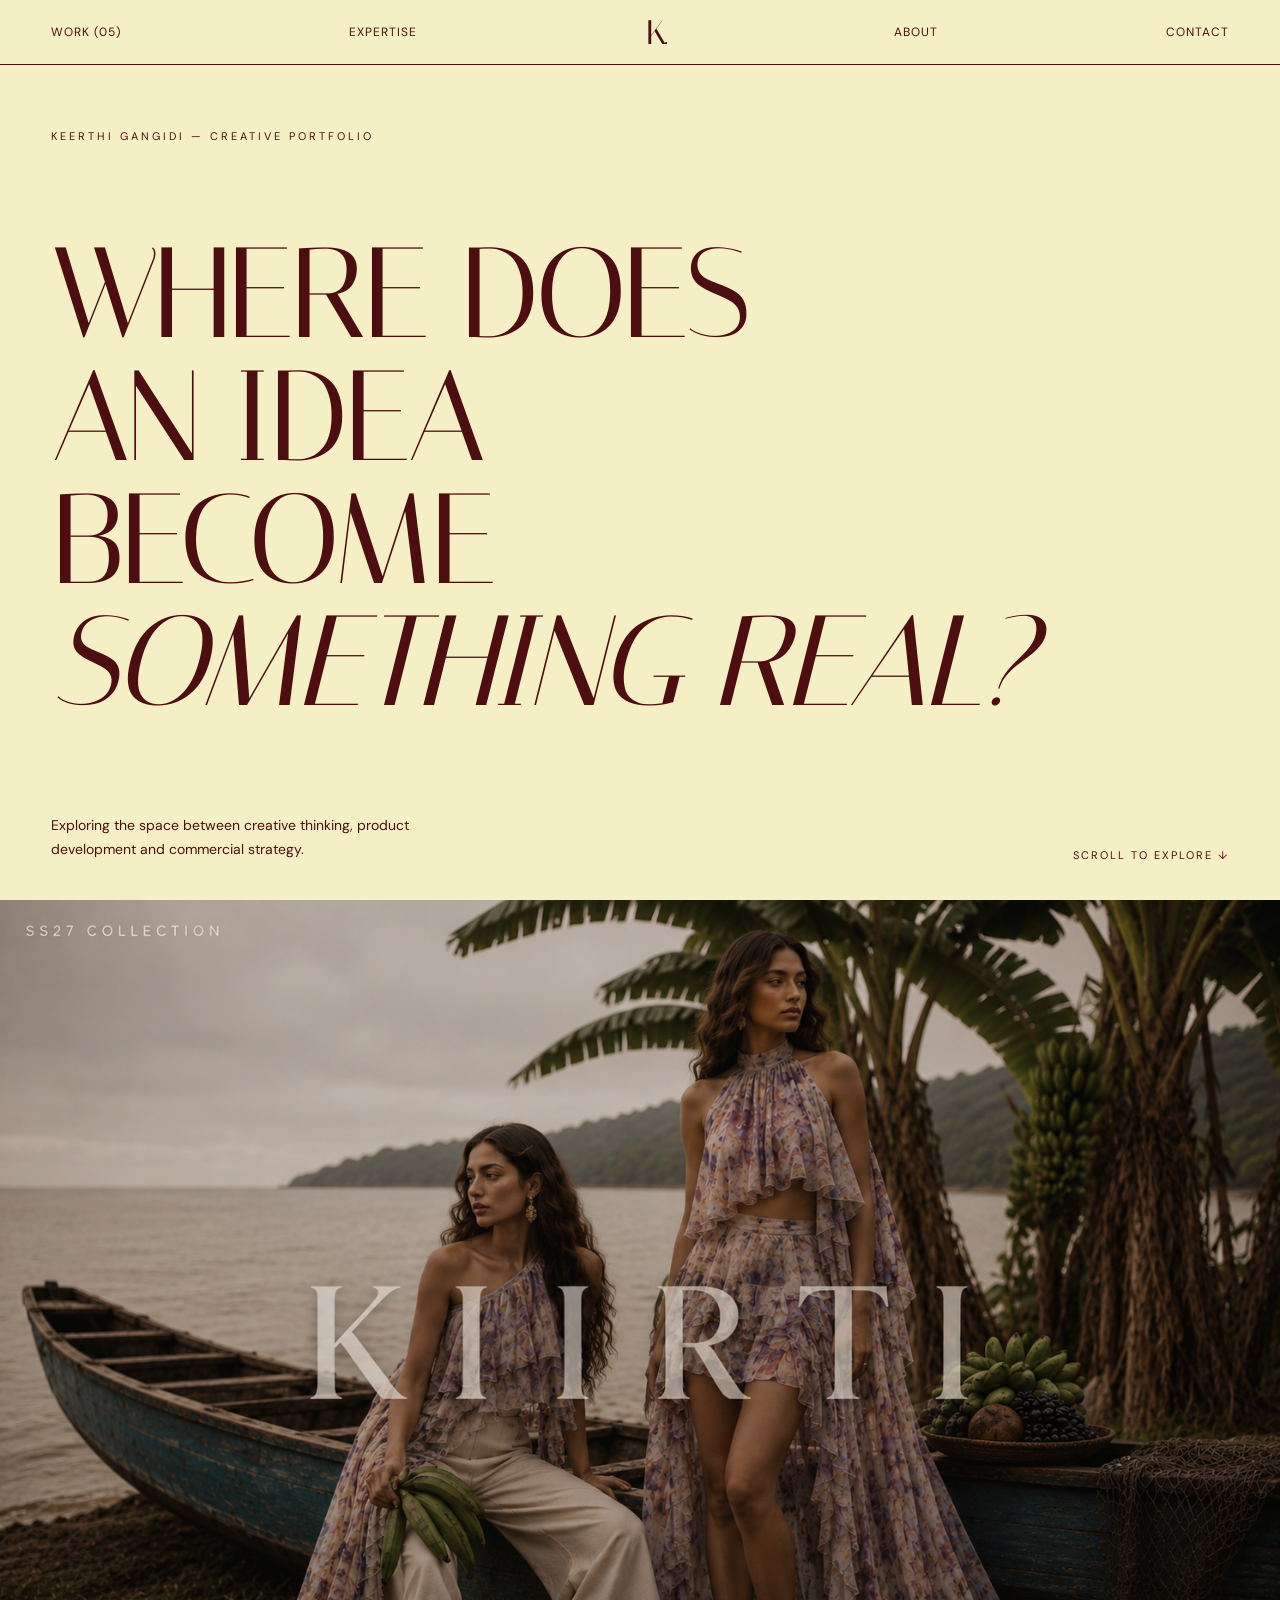
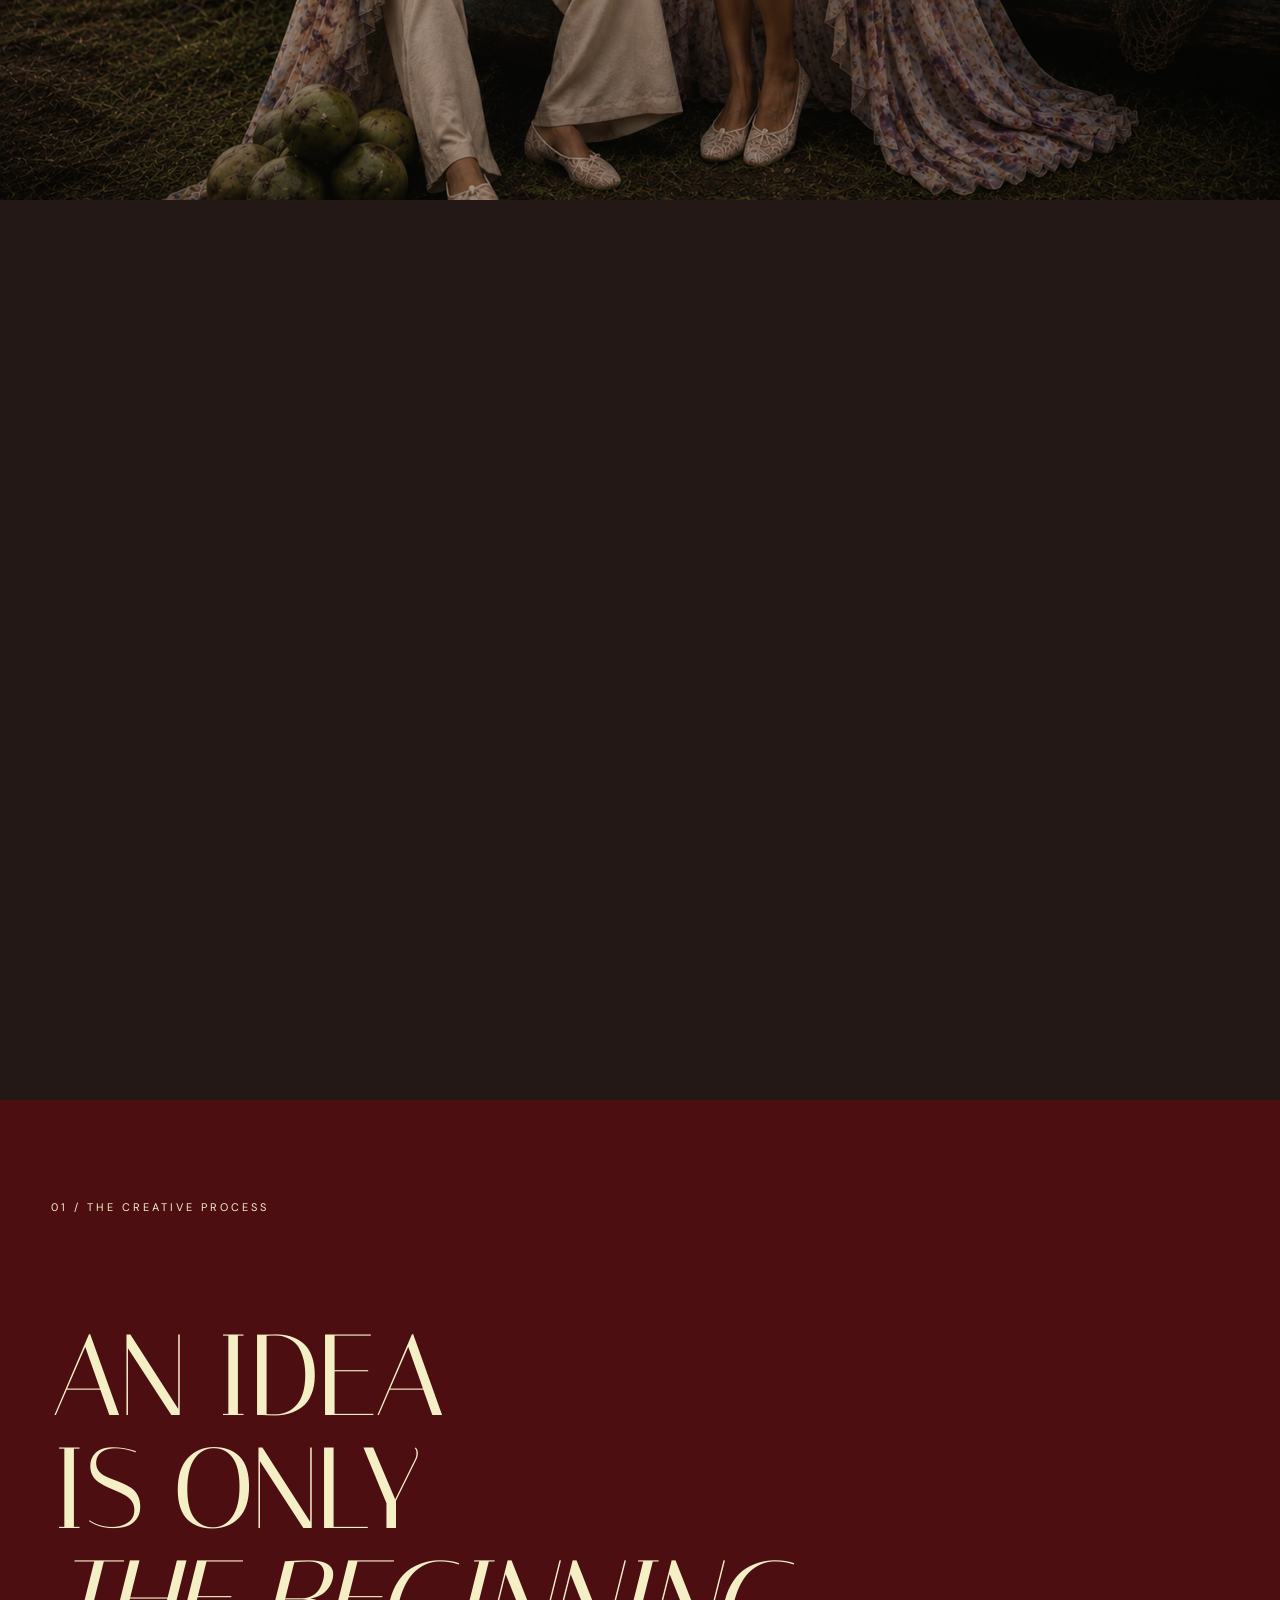
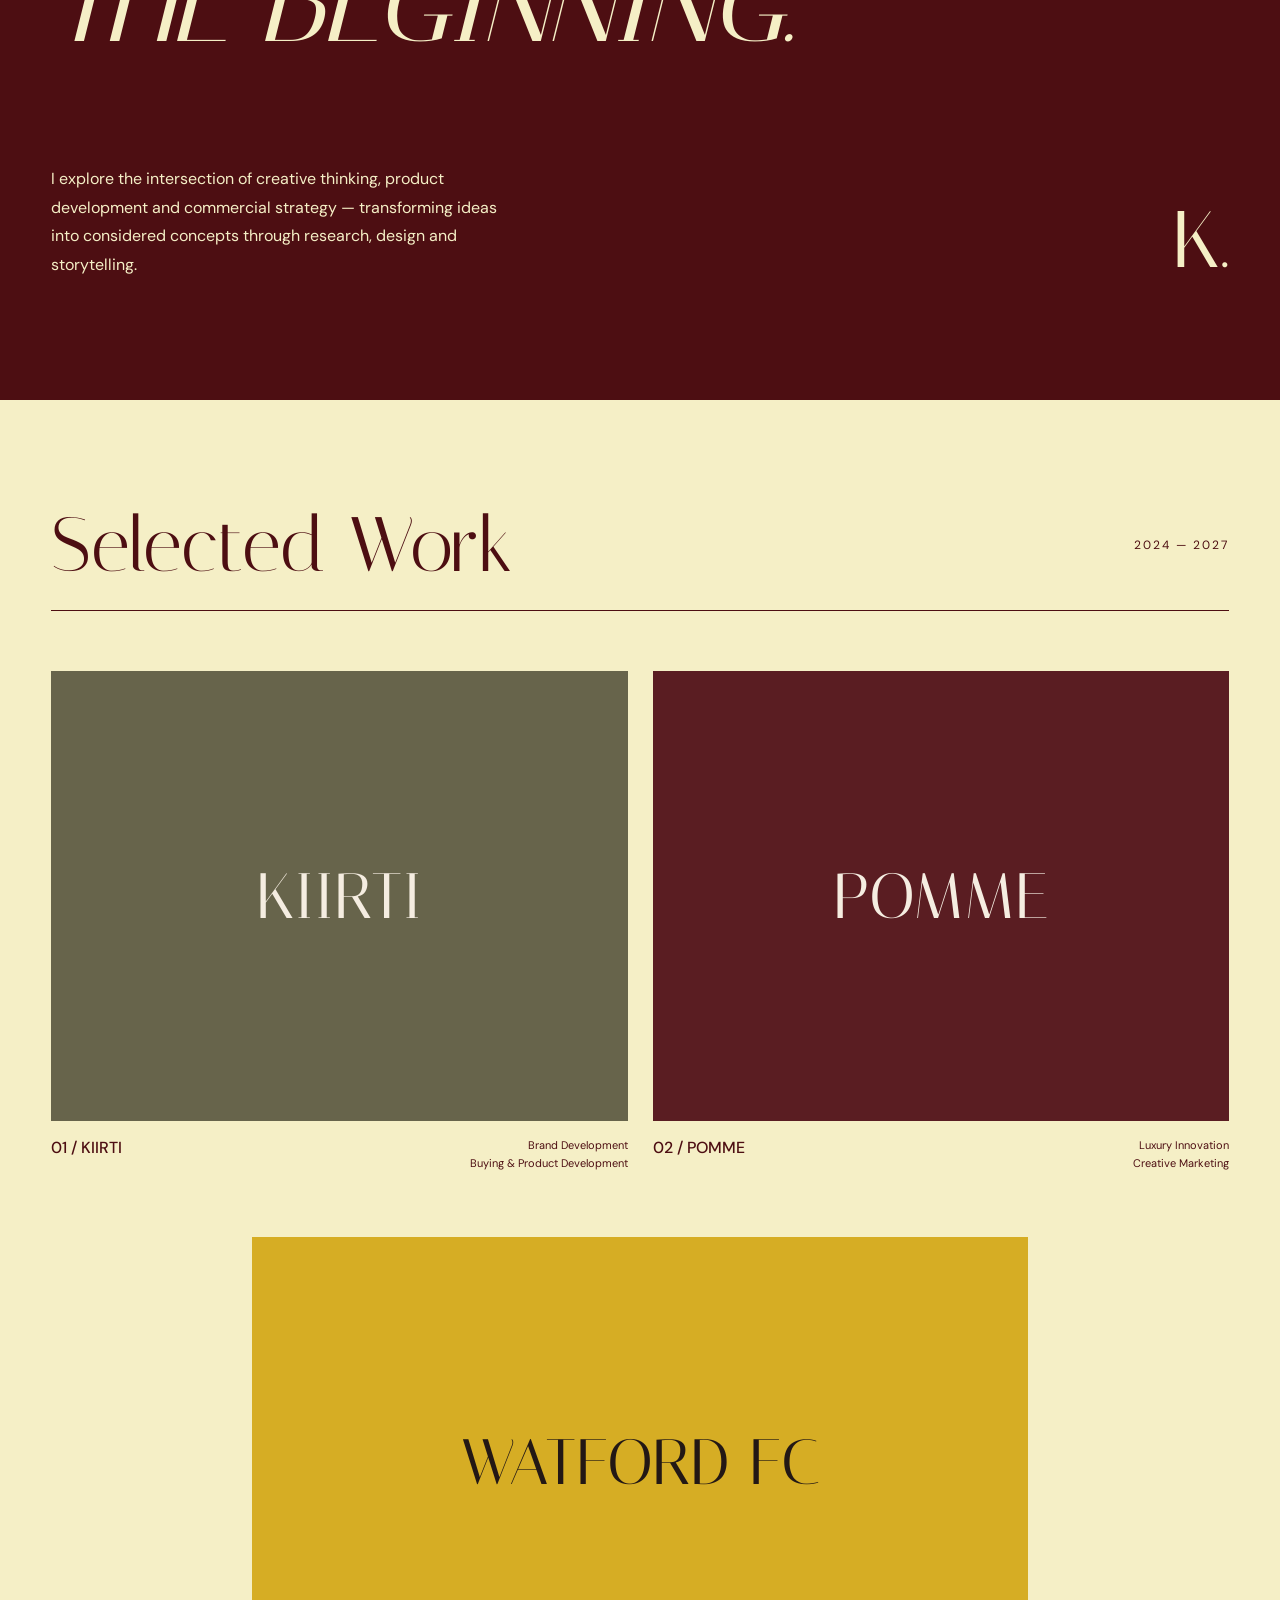
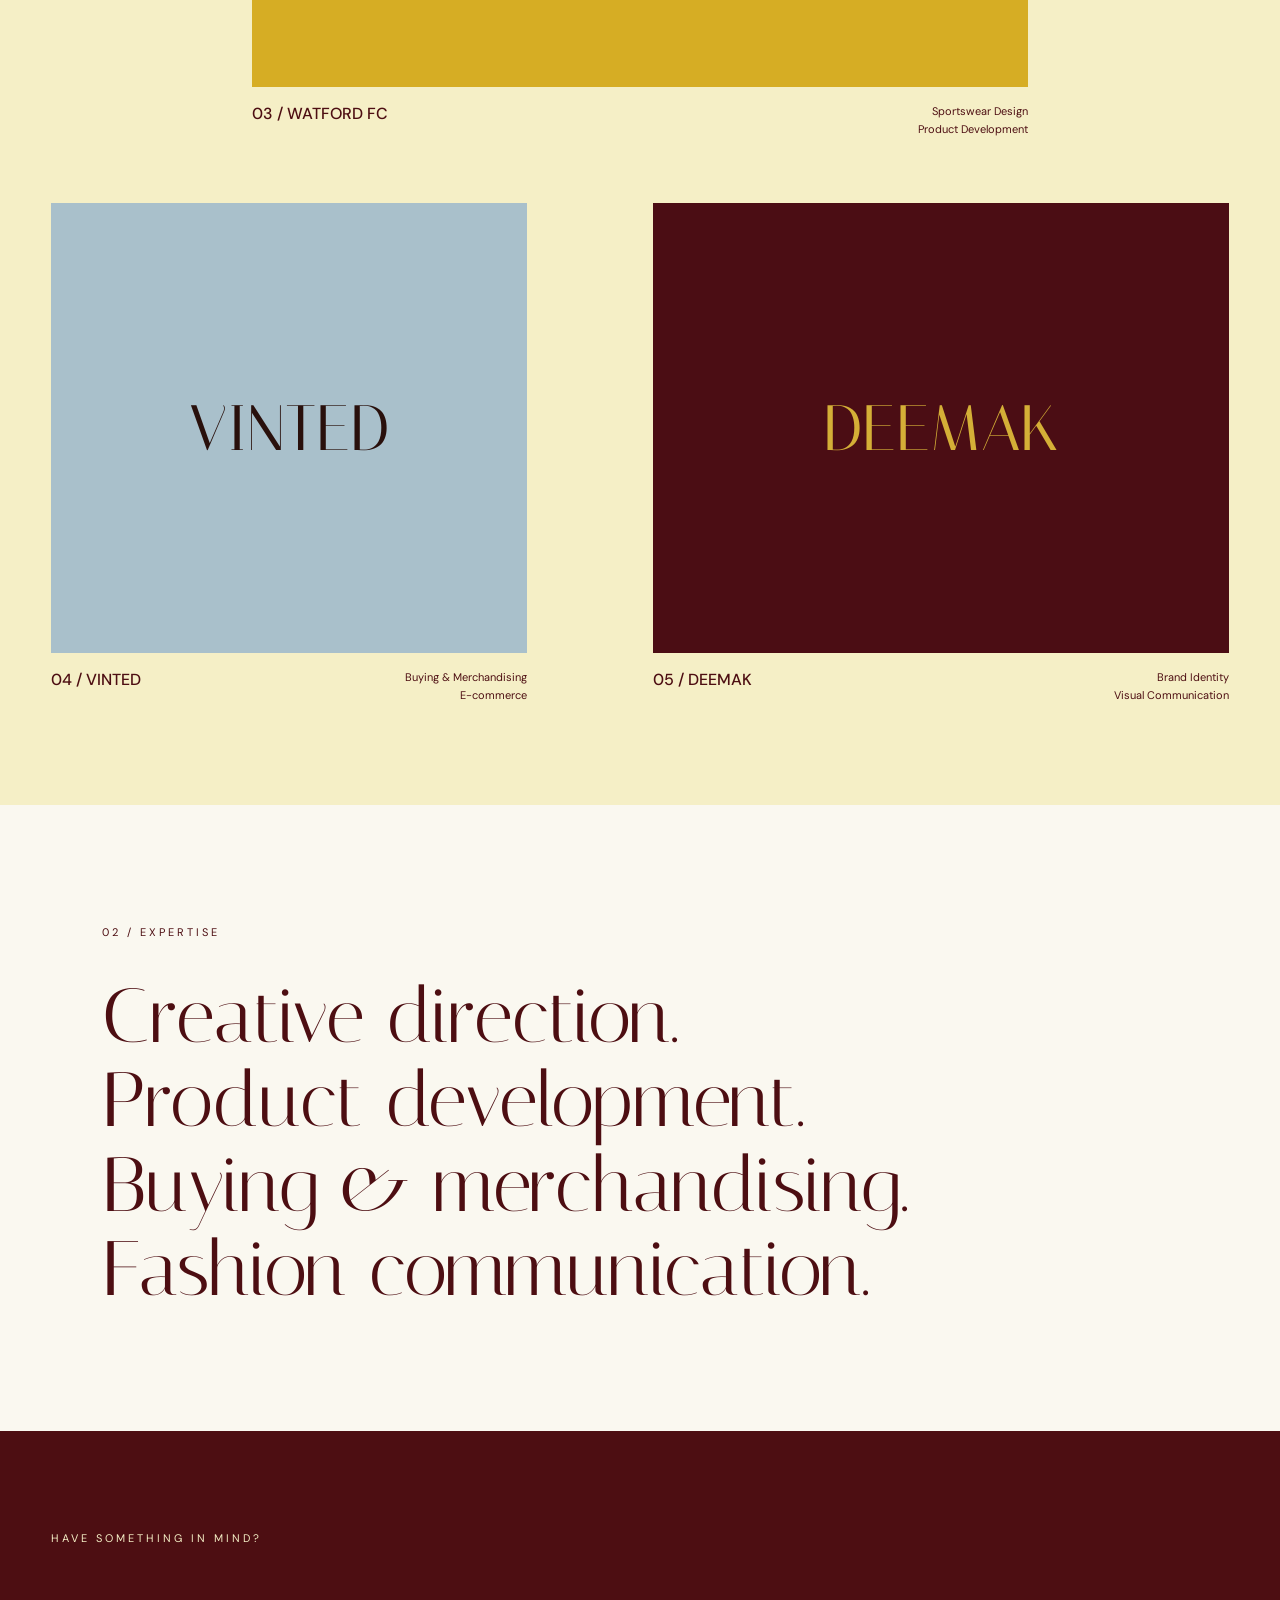
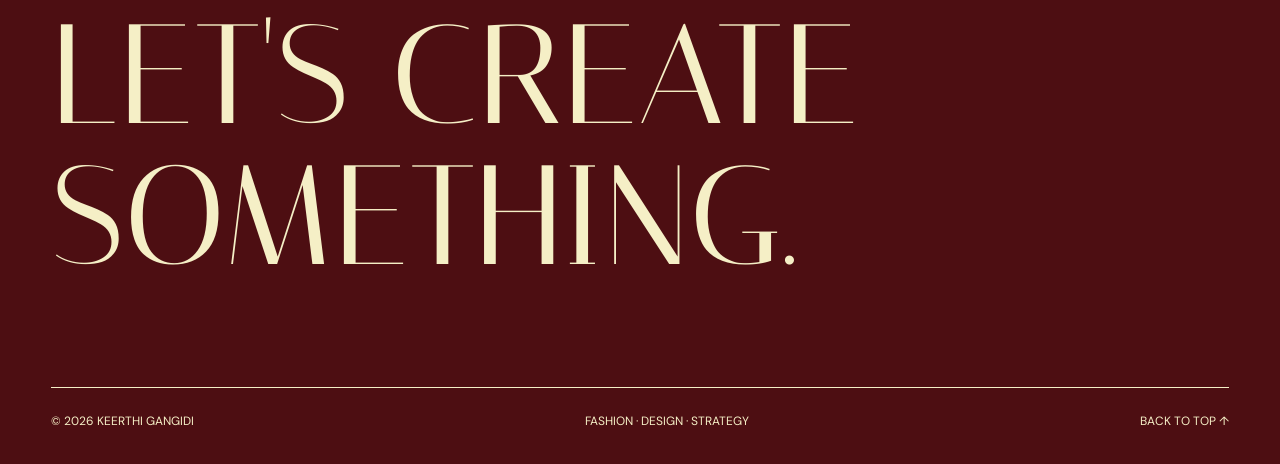
==== commit 92a3a5ad: "Update index.html" ====
--- a/index.html
+++ b/index.html
@@ -8,7 +8,9 @@
   <meta name="description"
     content="Keerthi Gangidi — Fashion, design and commercial strategy portfolio.">
 
-  <title>Keerthi Gangidi — Portfolio</title>
+  <title>Keerthi Gangidi — Creative Portfolio</title>
+
+  <!-- GOOGLE FONTS -->
 
   <link rel="preconnect" href="https://fonts.googleapis.com">
   <link rel="preconnect" href="https://fonts.gstatic.com" crossorigin>
@@ -18,6 +20,10 @@
     rel="stylesheet">
 
   <style>
+
+    /* ========================================
+       COLOUR PALETTE
+    ======================================== */
 
     :root {
       --yellow: #F5EFC6;
@@ -48,7 +54,9 @@
       text-decoration: none;
     }
 
-    /* NAVIGATION */
+    /* ========================================
+       NAVIGATION
+    ======================================== */
 
     .navigation {
       position: sticky;
@@ -83,9 +91,14 @@
       letter-spacing: -2px !important;
     }
 
-    /* HERO */
+    /* ========================================
+       HERO — OPENING QUESTION
+    ======================================== */
 
     .hero {
+      position: relative;
+      z-index: 2;
+
       min-height: calc(100svh - 65px);
 
       display: flex;
@@ -93,6 +106,8 @@
       justify-content: space-between;
 
       padding: 5% 4% 3%;
+
+      background: var(--yellow);
     }
 
     .hero-label {
@@ -137,40 +152,30 @@
       white-space: nowrap;
     }
 
-    /* CINEMATIC IMAGE REVEAL */
-
-    .image-reveal {
+    /* ========================================
+       CINEMATIC PINNED IMAGE
+    ======================================== */
+
+    .cinematic-section {
       position: relative;
-      height: 250vh;
-      background: var(--ivory);
-    }
-
-    .image-sticky {
+      height: 200vh;
+      background: var(--black);
+    }
+
+    .cinematic-sticky {
       position: sticky;
       top: 0;
 
+      width: 100%;
       height: 100vh;
-      width: 100%;
-
-      display: flex;
-      align-items: center;
-      justify-content: center;
 
       overflow: hidden;
     }
 
-    .image-frame {
-      position: relative;
-
-      width: 65%;
-      height: 65vh;
-
-      overflow: hidden;
-
-      will-change: width, height;
-    }
-
-    .image-frame img {
+    .cinematic-image {
+      position: absolute;
+      inset: 0;
+
       width: 100%;
       height: 100%;
 
@@ -180,41 +185,108 @@
       display: block;
     }
 
-    .image-overlay {
+    .cinematic-overlay {
       position: absolute;
       inset: 0;
 
-      background: rgba(0, 0, 0, 0.10);
-
+      background: rgba(0, 0, 0, 0.08);
       pointer-events: none;
     }
 
-    /* INTRODUCTION */
-
-    .introduction {
-      background: var(--ivory);
-      padding: 120px 8%;
+    /* ========================================
+       BURGUNDY EDITORIAL INTRODUCTION
+    ======================================== */
+
+    .editorial-intro {
+      position: relative;
+      z-index: 5;
+
+      background: var(--burgundy);
+      color: var(--yellow);
+
+      min-height: 100vh;
+
+      padding: 100px 4% 120px;
+
+      display: flex;
+      flex-direction: column;
+      justify-content: space-between;
     }
 
     .section-label {
       font-size: 11px;
       letter-spacing: 3px;
-      margin-bottom: 35px;
-    }
-
-    .introduction h2 {
+      text-transform: uppercase;
+    }
+
+    .editorial-heading {
       font-family: 'Italiana', serif;
 
+      font-size: clamp(65px, 9vw, 150px);
       font-weight: 400;
-      font-size: clamp(45px, 6vw, 95px);
-
-      line-height: 1.1;
-      max-width: 1100px;
-    }
-
-    /* PROJECTS */
+
+      line-height: 0.98;
+      letter-spacing: -3px;
+
+      max-width: 1300px;
+
+      margin: 100px 0;
+    }
+
+    .editorial-heading em {
+      font-weight: 400;
+    }
+
+    .editorial-bottom {
+      display: flex;
+      justify-content: space-between;
+      align-items: flex-end;
+
+      gap: 40px;
+    }
+
+    .editorial-description {
+      max-width: 460px;
+
+      font-size: 16px;
+      line-height: 1.8;
+    }
+
+    .editorial-number {
+      font-family: 'Italiana', serif;
+      font-size: 80px;
+      line-height: 1;
+    }
+
+    /* ========================================
+       TEXT REVEAL ANIMATION
+    ======================================== */
+
+    .reveal-text {
+      opacity: 0;
+      transform: translateY(60px);
+
+      transition:
+        opacity 1s ease,
+        transform 1s cubic-bezier(0.16, 1, 0.3, 1);
+    }
+
+    .reveal-text.visible {
+      opacity: 1;
+      transform: translateY(0);
+    }
+
+    /* ========================================
+       SELECTED WORK
+    ======================================== */
 
     .work {
+      position: relative;
+      z-index: 6;
+
+      background: var(--yellow);
+      color: var(--burgundy);
+
       padding: 100px 4%;
     }
 
@@ -329,7 +401,30 @@
       max-width: 220px;
     }
 
-    /* FOOTER */
+    /* ========================================
+       EXPERTISE
+    ======================================== */
+
+    .expertise {
+      background: var(--ivory);
+      padding: 120px 8%;
+    }
+
+    .expertise h2 {
+      font-family: 'Italiana', serif;
+
+      font-weight: 400;
+      font-size: clamp(45px, 6vw, 95px);
+
+      line-height: 1.1;
+      max-width: 1100px;
+
+      margin-top: 35px;
+    }
+
+    /* ========================================
+       FOOTER
+    ======================================== */
 
     footer {
       background: var(--burgundy);
@@ -345,7 +440,7 @@
       font-weight: 400;
 
       line-height: 1;
-      margin-bottom: 100px;
+      margin: 60px 0 100px;
     }
 
     .footer-bottom {
@@ -358,17 +453,19 @@
       font-size: 12px;
     }
 
-    /* MOBILE */
+    /* ========================================
+       MOBILE
+    ======================================== */
 
     @media (max-width: 768px) {
 
       .navigation {
-        padding: 0 5%;
+        padding: 0 4%;
         height: 60px;
       }
 
       .navigation a {
-        font-size: 10px;
+        font-size: 9px;
         letter-spacing: 0;
       }
 
@@ -382,7 +479,7 @@
       }
 
       .hero h1 {
-        font-size: clamp(58px, 13vw, 100px);
+        font-size: clamp(50px, 12vw, 100px);
         letter-spacing: -2px;
       }
 
@@ -391,17 +488,32 @@
         align-items: flex-start;
       }
 
-      .image-reveal {
-        height: 200vh;
-      }
-
-      .image-frame {
-        width: 85%;
-        height: 50vh;
-      }
-
-      .introduction {
-        padding: 90px 5%;
+      .cinematic-section {
+        height: 170vh;
+      }
+
+      .cinematic-image {
+        object-position: 58% center;
+      }
+
+      .editorial-intro {
+        padding: 80px 5%;
+        min-height: 90vh;
+      }
+
+      .editorial-heading {
+        font-size: clamp(55px, 12vw, 100px);
+        letter-spacing: -2px;
+        margin: 80px 0;
+      }
+
+      .editorial-bottom {
+        flex-direction: column;
+        align-items: flex-start;
+      }
+
+      .editorial-number {
+        font-size: 60px;
       }
 
       .work {
@@ -418,6 +530,10 @@
 
       .project-image {
         height: 360px;
+      }
+
+      .expertise {
+        padding: 90px 5%;
       }
 
       footer {
@@ -432,9 +548,17 @@
     }
 
     @media (prefers-reduced-motion: reduce) {
+
       html {
         scroll-behavior: auto;
       }
+
+      .reveal-text {
+        opacity: 1;
+        transform: none;
+        transition: none;
+      }
+
     }
 
   </style>
@@ -443,7 +567,9 @@
 
 <body>
 
-  <!-- NAVIGATION -->
+  <!-- ========================================
+       NAVIGATION
+  ======================================== -->
 
   <nav class="navigation" aria-label="Main navigation">
 
@@ -461,7 +587,9 @@
 
   <main id="home">
 
-    <!-- HERO -->
+    <!-- ========================================
+         HERO
+    ======================================== -->
 
     <section class="hero">
 
@@ -491,56 +619,76 @@
 
     </section>
 
-    <!-- CINEMATIC KIIRTI IMAGE -->
-
-    <section class="image-reveal" id="image">
-
-      <div class="image-sticky">
-
-        <div class="image-frame" id="zoomImage">
-
-          <img
-            src="kiirti-campaign.png"
-            alt="KIIRTI Spring Summer 2027 fashion campaign"
-          >
-
-          <div class="image-overlay"></div>
-
+    <!-- ========================================
+         FULL-SCREEN KIIRTI CAMPAIGN
+    ======================================== -->
+
+    <section class="cinematic-section" id="image">
+
+      <div class="cinematic-sticky">
+
+        <img
+          src="kiirti-campaign.png"
+          alt="KIIRTI Spring Summer 2027 conceptual fashion campaign"
+          class="cinematic-image"
+        >
+
+        <div class="cinematic-overlay"></div>
+
+      </div>
+
+    </section>
+
+    <!-- ========================================
+         BURGUNDY EDITORIAL INTRODUCTION
+    ======================================== -->
+
+    <section class="editorial-intro" id="about">
+
+      <div class="section-label reveal-text">
+        01 / THE CREATIVE PROCESS
+      </div>
+
+      <h2 class="editorial-heading reveal-text">
+        AN IDEA<br>
+        IS ONLY<br>
+        <em>THE BEGINNING.</em>
+      </h2>
+
+      <div class="editorial-bottom">
+
+        <p class="editorial-description reveal-text">
+          I explore the intersection of creative thinking,
+          product development and commercial strategy —
+          transforming ideas into considered concepts
+          through research, design and storytelling.
+        </p>
+
+        <div class="editorial-number reveal-text">
+          K.
         </div>
 
       </div>
 
     </section>
 
-    <!-- INTRODUCTION -->
-
-    <section class="introduction" id="about">
-
-      <div class="section-label">
-        01 / AN INTRODUCTION
+    <!-- ========================================
+         SELECTED WORK
+    ======================================== -->
+
+    <section class="work" id="work">
+
+      <div class="work-heading">
+
+        <h2>Selected Work</h2>
+
+        <span>2024 — 2027</span>
+
       </div>
 
-      <h2>
-        A creative approach to fashion,
-        shaped by design, curiosity
-        and commercial thinking.
-      </h2>
-
-    </section>
-
-    <!-- SELECTED WORK -->
-
-    <section class="work" id="work">
-
-      <div class="work-heading">
-
-        <h2>Selected Work</h2>
-
-        <span>2024 — 2027</span>
-
-      </div>
-
       <div class="project-grid">
+
+        <!-- KIIRTI -->
 
         <article class="project">
 
@@ -561,6 +709,8 @@
 
         </article>
 
+        <!-- POMME -->
+
         <article class="project">
 
           <div class="project-image pomme">
@@ -580,6 +730,8 @@
 
         </article>
 
+        <!-- WATFORD FC -->
+
         <article class="project">
 
           <div class="project-image watford">
@@ -599,6 +751,8 @@
 
         </article>
 
+        <!-- VINTED -->
+
         <article class="project">
 
           <div class="project-image vinted">
@@ -618,6 +772,8 @@
 
         </article>
 
+        <!-- DEEMAK -->
+
         <article class="project">
 
           <div class="project-image deemak">
@@ -641,9 +797,11 @@
 
     </section>
 
-    <!-- EXPERTISE -->
-
-    <section class="introduction" id="expertise">
+    <!-- ========================================
+         EXPERTISE
+    ======================================== -->
+
+    <section class="expertise" id="expertise">
 
       <div class="section-label">
         02 / EXPERTISE
@@ -660,7 +818,9 @@
 
   </main>
 
-  <!-- FOOTER -->
+  <!-- ========================================
+       FOOTER
+  ======================================== -->
 
   <footer id="contact">
 
@@ -687,64 +847,48 @@
 
   </footer>
 
-  <!-- CINEMATIC SCROLL ANIMATION -->
+  <!-- ========================================
+       SCROLL-TRIGGERED TEXT REVEAL
+  ======================================== -->
 
   <script>
 
-    const revealSection = document.querySelector('.image-reveal');
-    const zoomImage = document.getElementById('zoomImage');
-
-    let ticking = false;
-
-    function updateZoom() {
-
-      const rect = revealSection.getBoundingClientRect();
-
-      const scrollDistance =
-        revealSection.offsetHeight - window.innerHeight;
-
-      const progress = Math.min(
-        Math.max(-rect.top / scrollDistance, 0),
-        1
+    const revealElements = document.querySelectorAll('.reveal-text');
+
+    if ('IntersectionObserver' in window) {
+
+      const revealObserver = new IntersectionObserver(
+        (entries, observer) => {
+
+          entries.forEach(entry => {
+
+            if (entry.isIntersecting) {
+
+              entry.target.classList.add('visible');
+
+              observer.unobserve(entry.target);
+
+            }
+
+          });
+
+        },
+        {
+          threshold: 0.15
+        }
       );
 
-      const isMobile = window.innerWidth <= 768;
-
-      const initialWidth = isMobile ? 85 : 65;
-      const initialHeight = isMobile ? 50 : 65;
-
-      const currentWidth =
-        initialWidth + (100 - initialWidth) * progress;
-
-      const currentHeight =
-        initialHeight + (100 - initialHeight) * progress;
-
-      zoomImage.style.width = currentWidth + '%';
-      zoomImage.style.height = currentHeight + 'vh';
-
-      ticking = false;
-
-    }
-
-    function requestZoomUpdate() {
-
-      if (!ticking) {
-
-        window.requestAnimationFrame(updateZoom);
-
-        ticking = true;
-
-      }
-
-    }
-
-    window.addEventListener('scroll', requestZoomUpdate, {
-      passive: true
-    });
-
-    window.addEventListener('resize', requestZoomUpdate);
-
-    updateZoom();
+      revealElements.forEach(element => {
+        revealObserver.observe(element);
+      });
+
+    } else {
+
+      revealElements.forEach(element => {
+        element.classList.add('visible');
+      });
+
+    }
 
   </script>
 
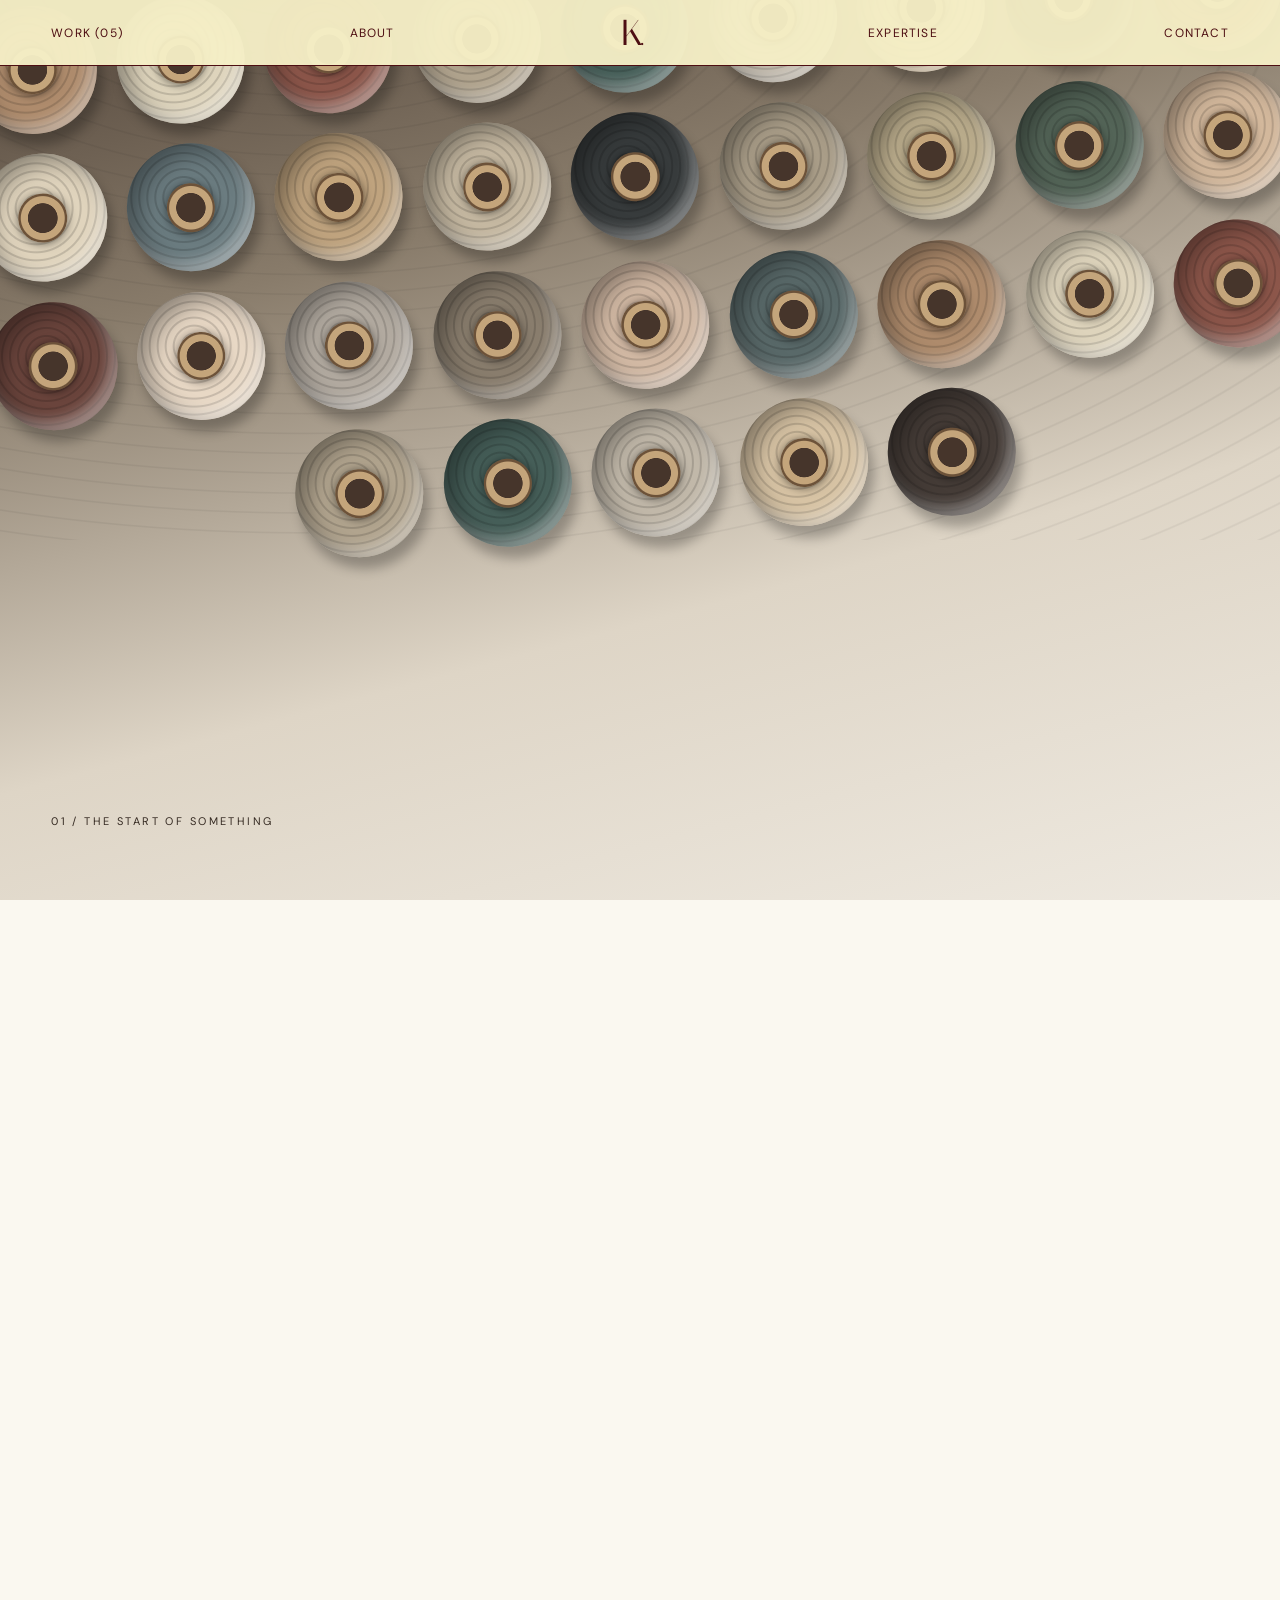
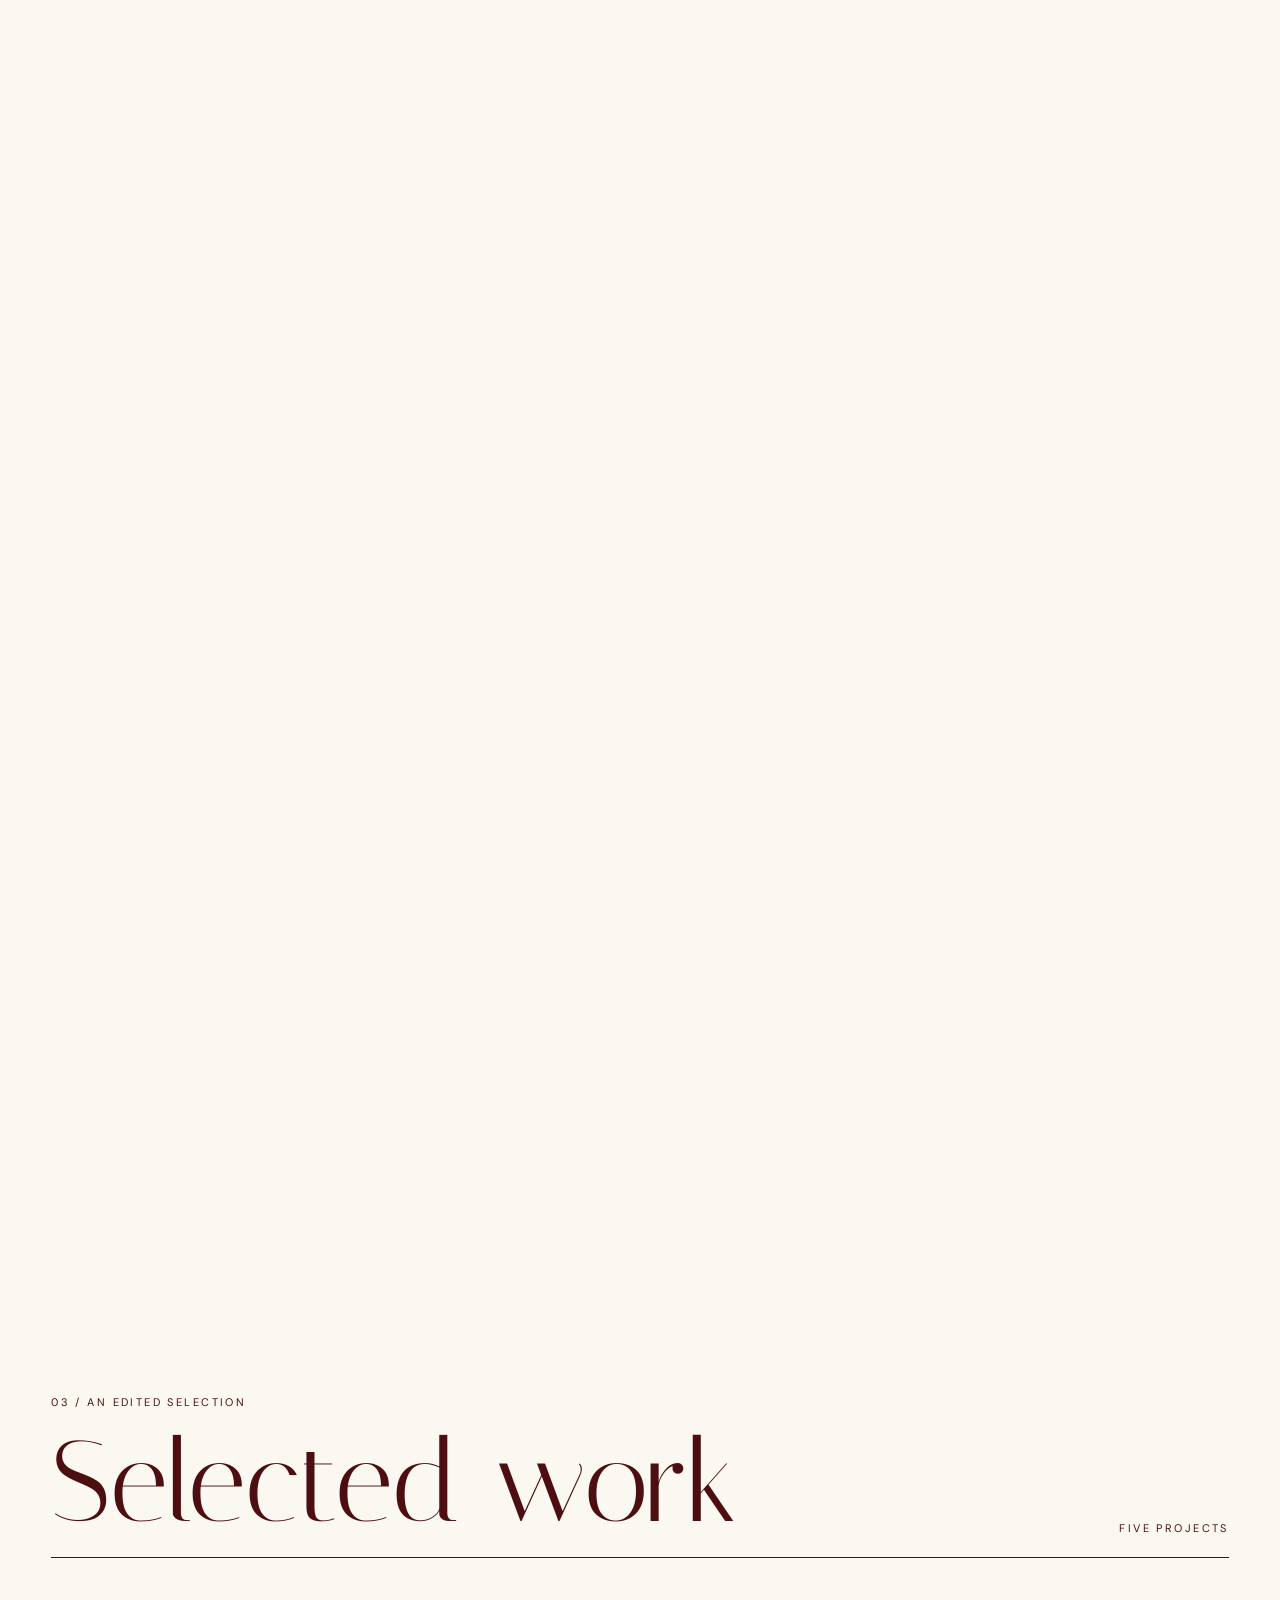
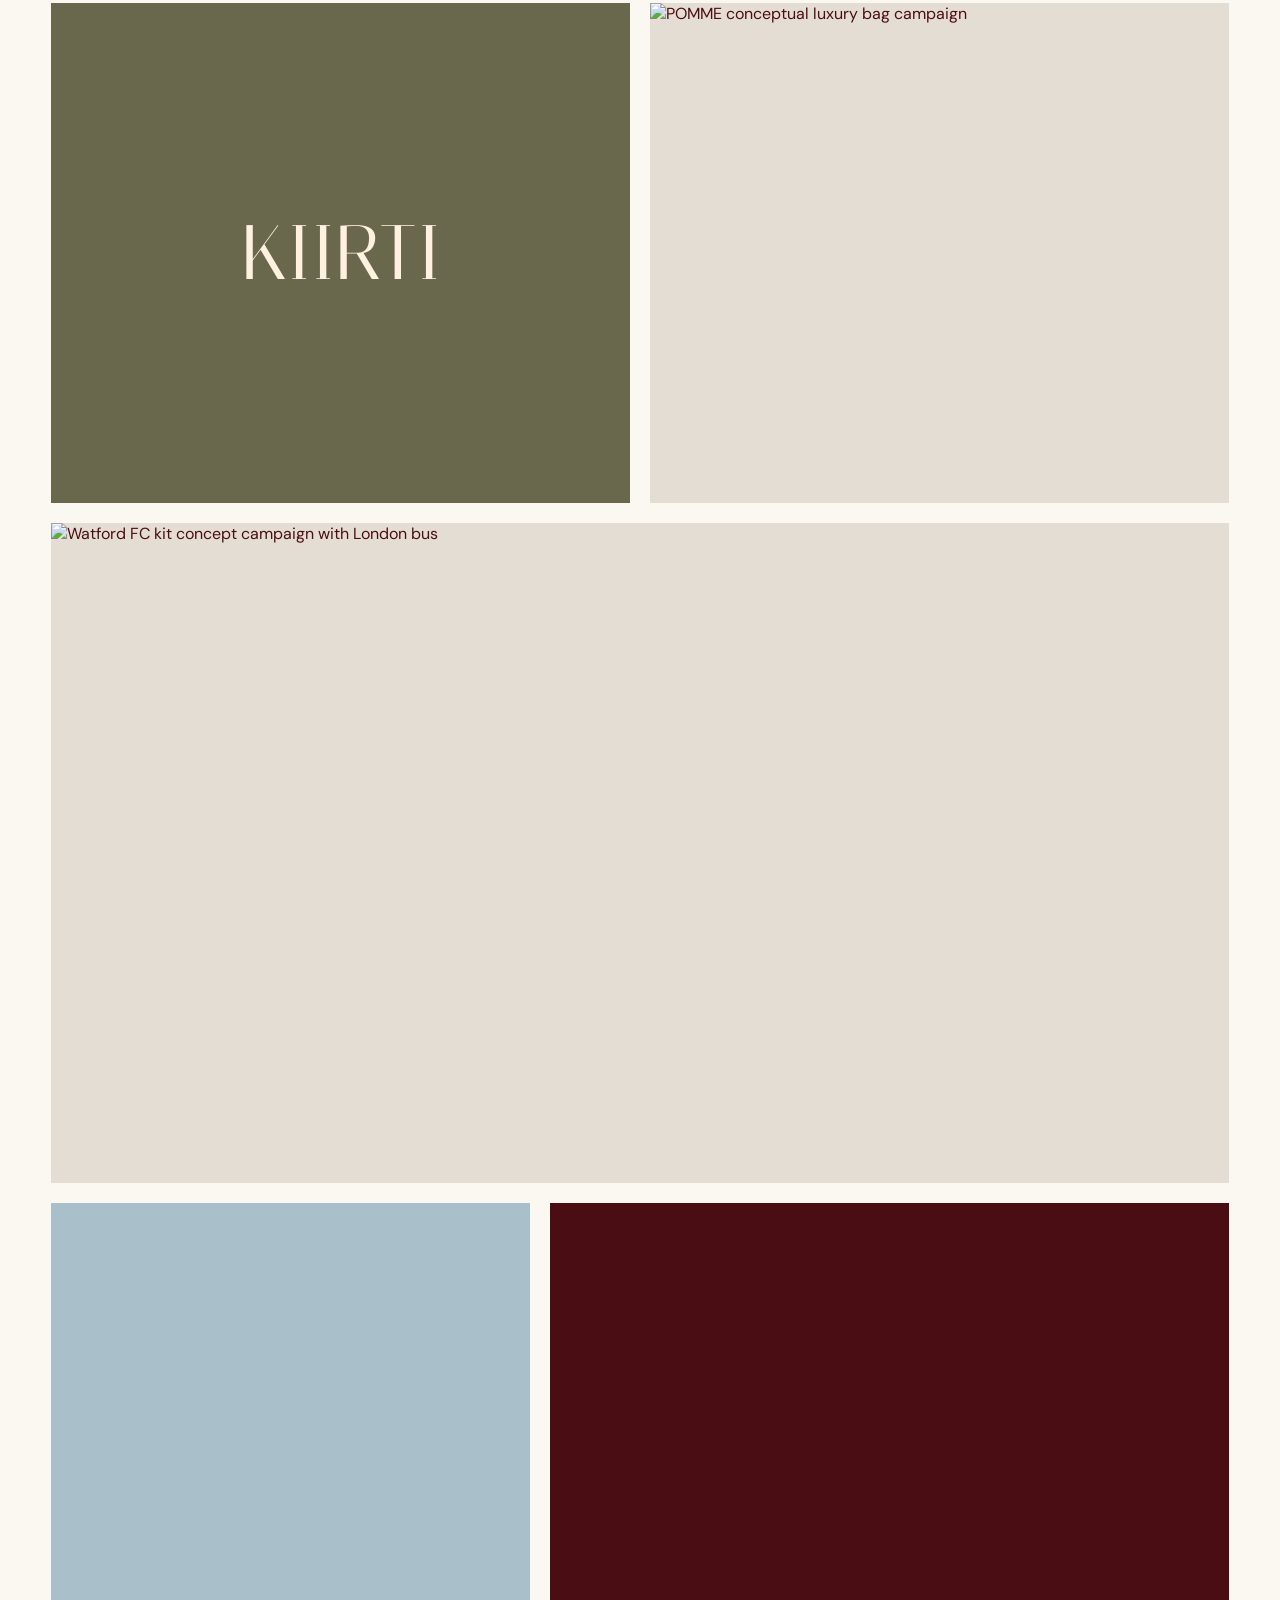
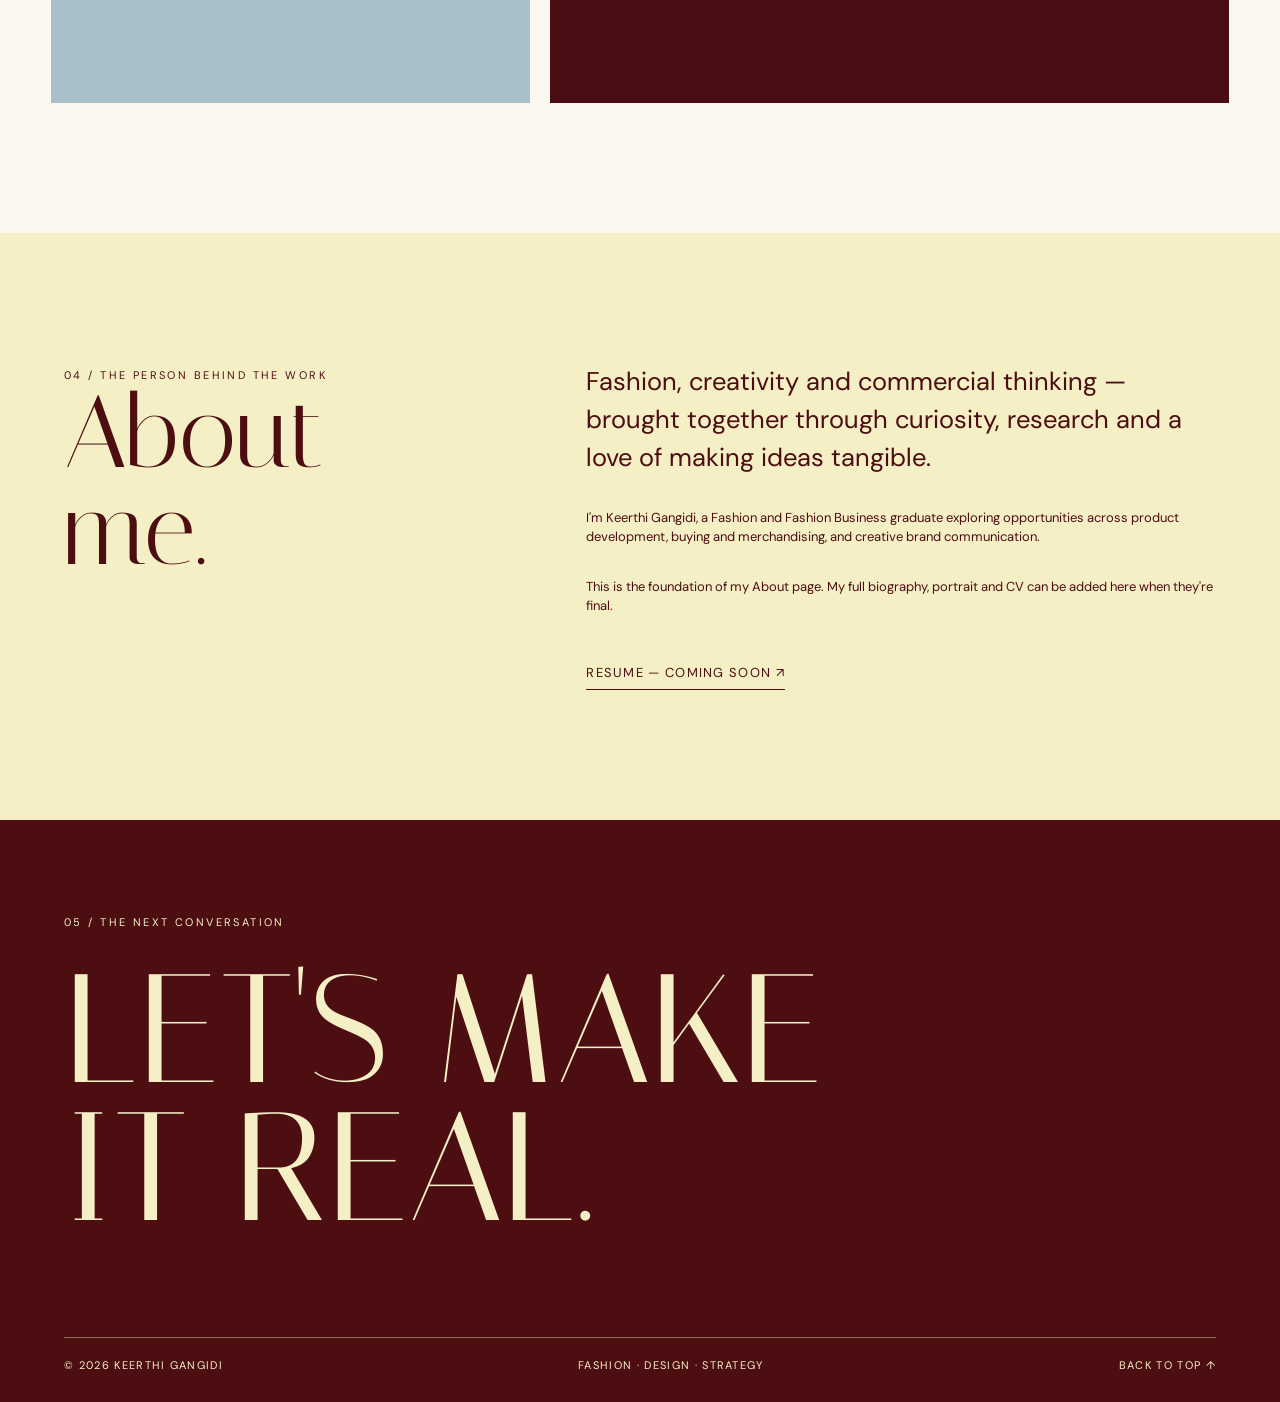
==== commit 7c38d064: "Add files via upload" ====
--- a/index.html
+++ b/index.html
@@ -1,896 +1,7 @@
-<!DOCTYPE html>
-<html lang="en">
-
-<head>
-  <meta charset="UTF-8">
-  <meta name="viewport" content="width=device-width, initial-scale=1.0">
-
-  <meta name="description"
-    content="Keerthi Gangidi — Fashion, design and commercial strategy portfolio.">
-
-  <title>Keerthi Gangidi — Creative Portfolio</title>
-
-  <!-- GOOGLE FONTS -->
-
-  <link rel="preconnect" href="https://fonts.googleapis.com">
-  <link rel="preconnect" href="https://fonts.gstatic.com" crossorigin>
-
-  <link
-    href="https://fonts.googleapis.com/css2?family=DM+Sans:wght@400;500;600&family=Italiana&display=swap"
-    rel="stylesheet">
-
-  <style>
-
-    /* ========================================
-       COLOUR PALETTE
-    ======================================== */
-
-    :root {
-      --yellow: #F5EFC6;
-      --burgundy: #4D0E12;
-      --ivory: #FAF8F0;
-      --black: #231815;
-    }
-
-    * {
-      margin: 0;
-      padding: 0;
-      box-sizing: border-box;
-    }
-
-    html {
-      scroll-behavior: smooth;
-    }
-
-    body {
-      background: var(--yellow);
-      color: var(--burgundy);
-      font-family: 'DM Sans', sans-serif;
-      overflow-x: hidden;
-    }
-
-    a {
-      color: inherit;
-      text-decoration: none;
-    }
-
-    /* ========================================
-       NAVIGATION
-    ======================================== */
-
-    .navigation {
-      position: sticky;
-      top: 0;
-      z-index: 100;
-
-      background: var(--yellow);
-      border-bottom: 1px solid var(--burgundy);
-
-      height: 65px;
-
-      display: flex;
-      align-items: center;
-      justify-content: space-between;
-
-      padding: 0 4%;
-    }
-
-    .navigation a {
-      font-size: 12px;
-      letter-spacing: 1px;
-      transition: opacity 0.3s;
-    }
-
-    .navigation a:hover {
-      opacity: 0.5;
-    }
-
-    .nav-logo {
-      font-family: 'Italiana', serif;
-      font-size: 34px !important;
-      letter-spacing: -2px !important;
-    }
-
-    /* ========================================
-       HERO — OPENING QUESTION
-    ======================================== */
-
-    .hero {
-      position: relative;
-      z-index: 2;
-
-      min-height: calc(100svh - 65px);
-
-      display: flex;
-      flex-direction: column;
-      justify-content: space-between;
-
-      padding: 5% 4% 3%;
-
-      background: var(--yellow);
-    }
-
-    .hero-label {
-      font-size: 11px;
-      letter-spacing: 3px;
-      text-transform: uppercase;
-    }
-
-    .hero h1 {
-      font-family: 'Italiana', serif;
-
-      font-size: clamp(65px, 10vw, 170px);
-      font-weight: 400;
-
-      line-height: 0.96;
-      letter-spacing: -4px;
-
-      max-width: 1400px;
-    }
-
-    .hero h1 em {
-      font-weight: 400;
-    }
-
-    .hero-bottom {
-      display: flex;
-      justify-content: space-between;
-      align-items: flex-end;
-
-      gap: 30px;
-    }
-
-    .hero-description {
-      max-width: 380px;
-      font-size: 14px;
-      line-height: 1.7;
-    }
-
-    .scroll-text {
-      font-size: 11px;
-      letter-spacing: 2px;
-      white-space: nowrap;
-    }
-
-    /* ========================================
-       CINEMATIC PINNED IMAGE
-    ======================================== */
-
-    .cinematic-section {
-      position: relative;
-      height: 200vh;
-      background: var(--black);
-    }
-
-    .cinematic-sticky {
-      position: sticky;
-      top: 0;
-
-      width: 100%;
-      height: 100vh;
-
-      overflow: hidden;
-    }
-
-    .cinematic-image {
-      position: absolute;
-      inset: 0;
-
-      width: 100%;
-      height: 100%;
-
-      object-fit: cover;
-      object-position: center;
-
-      display: block;
-    }
-
-    .cinematic-overlay {
-      position: absolute;
-      inset: 0;
-
-      background: rgba(0, 0, 0, 0.08);
-      pointer-events: none;
-    }
-
-    /* ========================================
-       BURGUNDY EDITORIAL INTRODUCTION
-    ======================================== */
-
-    .editorial-intro {
-      position: relative;
-      z-index: 5;
-
-      background: var(--burgundy);
-      color: var(--yellow);
-
-      min-height: 100vh;
-
-      padding: 100px 4% 120px;
-
-      display: flex;
-      flex-direction: column;
-      justify-content: space-between;
-    }
-
-    .section-label {
-      font-size: 11px;
-      letter-spacing: 3px;
-      text-transform: uppercase;
-    }
-
-    .editorial-heading {
-      font-family: 'Italiana', serif;
-
-      font-size: clamp(65px, 9vw, 150px);
-      font-weight: 400;
-
-      line-height: 0.98;
-      letter-spacing: -3px;
-
-      max-width: 1300px;
-
-      margin: 100px 0;
-    }
-
-    .editorial-heading em {
-      font-weight: 400;
-    }
-
-    .editorial-bottom {
-      display: flex;
-      justify-content: space-between;
-      align-items: flex-end;
-
-      gap: 40px;
-    }
-
-    .editorial-description {
-      max-width: 460px;
-
-      font-size: 16px;
-      line-height: 1.8;
-    }
-
-    .editorial-number {
-      font-family: 'Italiana', serif;
-      font-size: 80px;
-      line-height: 1;
-    }
-
-    /* ========================================
-       TEXT REVEAL ANIMATION
-    ======================================== */
-
-    .reveal-text {
-      opacity: 0;
-      transform: translateY(60px);
-
-      transition:
-        opacity 1s ease,
-        transform 1s cubic-bezier(0.16, 1, 0.3, 1);
-    }
-
-    .reveal-text.visible {
-      opacity: 1;
-      transform: translateY(0);
-    }
-
-    /* ========================================
-       SELECTED WORK
-    ======================================== */
-
-    .work {
-      position: relative;
-      z-index: 6;
-
-      background: var(--yellow);
-      color: var(--burgundy);
-
-      padding: 100px 4%;
-    }
-
-    .work-heading {
-      display: flex;
-      justify-content: space-between;
-      align-items: center;
-
-      border-bottom: 1px solid var(--burgundy);
-
-      padding-bottom: 20px;
-      margin-bottom: 60px;
-    }
-
-    .work-heading h2 {
-      font-family: 'Italiana', serif;
-
-      font-size: clamp(45px, 6vw, 90px);
-      font-weight: 400;
-    }
-
-    .work-heading span {
-      font-size: 12px;
-      letter-spacing: 2px;
-    }
-
-    .project-grid {
-      display: grid;
-      grid-template-columns: repeat(12, 1fr);
-
-      gap: 65px 25px;
-    }
-
-    .project {
-      grid-column: span 6;
-    }
-
-    .project:nth-child(3) {
-      grid-column: 3 / span 8;
-    }
-
-    .project:nth-child(4) {
-      grid-column: span 5;
-    }
-
-    .project:nth-child(5) {
-      grid-column: 7 / span 6;
-    }
-
-    .project-image {
-      height: 450px;
-
-      display: flex;
-      align-items: center;
-      justify-content: center;
-
-      font-family: 'Italiana', serif;
-      font-size: clamp(40px, 5vw, 80px);
-
-      transition: transform 0.4s ease;
-
-      overflow: hidden;
-    }
-
-    .project:hover .project-image {
-      transform: scale(0.98);
-    }
-
-    .kiirti {
-      background: #67644B;
-      color: #F5EDE1;
-    }
-
-    .pomme {
-      background: #5A1D22;
-      color: #F5EDE1;
-    }
-
-    .watford {
-      background: #D6AD24;
-      color: #231815;
-    }
-
-    .vinted {
-      background: #A9C0CB;
-      color: #29100C;
-    }
-
-    .deemak {
-      background: #4B0D14;
-      color: #D4AF37;
-    }
-
-    .project-info {
-      display: flex;
-      justify-content: space-between;
-      align-items: flex-start;
-
-      gap: 20px;
-      padding-top: 16px;
-    }
-
-    .project-info h3 {
-      font-size: 16px;
-      font-weight: 500;
-    }
-
-    .project-info p {
-      font-size: 11px;
-      line-height: 1.6;
-      text-align: right;
-      max-width: 220px;
-    }
-
-    /* ========================================
-       EXPERTISE
-    ======================================== */
-
-    .expertise {
-      background: var(--ivory);
-      padding: 120px 8%;
-    }
-
-    .expertise h2 {
-      font-family: 'Italiana', serif;
-
-      font-weight: 400;
-      font-size: clamp(45px, 6vw, 95px);
-
-      line-height: 1.1;
-      max-width: 1100px;
-
-      margin-top: 35px;
-    }
-
-    /* ========================================
-       FOOTER
-    ======================================== */
-
-    footer {
-      background: var(--burgundy);
-      color: var(--yellow);
-
-      padding: 100px 4% 35px;
-    }
-
-    footer h2 {
-      font-family: 'Italiana', serif;
-
-      font-size: clamp(60px, 11vw, 160px);
-      font-weight: 400;
-
-      line-height: 1;
-      margin: 60px 0 100px;
-    }
-
-    .footer-bottom {
-      display: flex;
-      justify-content: space-between;
-
-      border-top: 1px solid var(--yellow);
-
-      padding-top: 25px;
-      font-size: 12px;
-    }
-
-    /* ========================================
-       MOBILE
-    ======================================== */
-
-    @media (max-width: 768px) {
-
-      .navigation {
-        padding: 0 4%;
-        height: 60px;
-      }
-
-      .navigation a {
-        font-size: 9px;
-        letter-spacing: 0;
-      }
-
-      .nav-logo {
-        font-size: 28px !important;
-      }
-
-      .hero {
-        min-height: calc(100svh - 60px);
-        padding: 35px 5%;
-      }
-
-      .hero h1 {
-        font-size: clamp(50px, 12vw, 100px);
-        letter-spacing: -2px;
-      }
-
-      .hero-bottom {
-        flex-direction: column;
-        align-items: flex-start;
-      }
-
-      .cinematic-section {
-        height: 170vh;
-      }
-
-      .cinematic-image {
-        object-position: 58% center;
-      }
-
-      .editorial-intro {
-        padding: 80px 5%;
-        min-height: 90vh;
-      }
-
-      .editorial-heading {
-        font-size: clamp(55px, 12vw, 100px);
-        letter-spacing: -2px;
-        margin: 80px 0;
-      }
-
-      .editorial-bottom {
-        flex-direction: column;
-        align-items: flex-start;
-      }
-
-      .editorial-number {
-        font-size: 60px;
-      }
-
-      .work {
-        padding: 80px 5%;
-      }
-
-      .project-grid {
-        display: block;
-      }
-
-      .project {
-        margin-bottom: 55px;
-      }
-
-      .project-image {
-        height: 360px;
-      }
-
-      .expertise {
-        padding: 90px 5%;
-      }
-
-      footer {
-        padding: 80px 5% 30px;
-      }
-
-      .footer-bottom {
-        flex-direction: column;
-        gap: 15px;
-      }
-
-    }
-
-    @media (prefers-reduced-motion: reduce) {
-
-      html {
-        scroll-behavior: auto;
-      }
-
-      .reveal-text {
-        opacity: 1;
-        transform: none;
-        transition: none;
-      }
-
-    }
-
-  </style>
-
-</head>
-
-<body>
-
-  <!-- ========================================
-       NAVIGATION
-  ======================================== -->
-
-  <nav class="navigation" aria-label="Main navigation">
-
-    <a href="#work">WORK (05)</a>
-
-    <a href="#expertise">EXPERTISE</a>
-
-    <a href="#home" class="nav-logo">K.</a>
-
-    <a href="#about">ABOUT</a>
-
-    <a href="#contact">CONTACT</a>
-
-  </nav>
-
-  <main id="home">
-
-    <!-- ========================================
-         HERO
-    ======================================== -->
-
-    <section class="hero">
-
-      <div class="hero-label">
-        KEERTHI GANGIDI — CREATIVE PORTFOLIO
-      </div>
-
-      <h1>
-        WHERE DOES<br>
-        AN IDEA<br>
-        BECOME<br>
-        <em>SOMETHING REAL?</em>
-      </h1>
-
-      <div class="hero-bottom">
-
-        <p class="hero-description">
-          Exploring the space between creative thinking,
-          product development and commercial strategy.
-        </p>
-
-        <a href="#image" class="scroll-text">
-          SCROLL TO EXPLORE ↓
-        </a>
-
-      </div>
-
-    </section>
-
-    <!-- ========================================
-         FULL-SCREEN KIIRTI CAMPAIGN
-    ======================================== -->
-
-    <section class="cinematic-section" id="image">
-
-      <div class="cinematic-sticky">
-
-        <img
-          src="kiirti-campaign.png"
-          alt="KIIRTI Spring Summer 2027 conceptual fashion campaign"
-          class="cinematic-image"
-        >
-
-        <div class="cinematic-overlay"></div>
-
-      </div>
-
-    </section>
-
-    <!-- ========================================
-         BURGUNDY EDITORIAL INTRODUCTION
-    ======================================== -->
-
-    <section class="editorial-intro" id="about">
-
-      <div class="section-label reveal-text">
-        01 / THE CREATIVE PROCESS
-      </div>
-
-      <h2 class="editorial-heading reveal-text">
-        AN IDEA<br>
-        IS ONLY<br>
-        <em>THE BEGINNING.</em>
-      </h2>
-
-      <div class="editorial-bottom">
-
-        <p class="editorial-description reveal-text">
-          I explore the intersection of creative thinking,
-          product development and commercial strategy —
-          transforming ideas into considered concepts
-          through research, design and storytelling.
-        </p>
-
-        <div class="editorial-number reveal-text">
-          K.
-        </div>
-
-      </div>
-
-    </section>
-
-    <!-- ========================================
-         SELECTED WORK
-    ======================================== -->
-
-    <section class="work" id="work">
-
-      <div class="work-heading">
-
-        <h2>Selected Work</h2>
-
-        <span>2024 — 2027</span>
-
-      </div>
-
-      <div class="project-grid">
-
-        <!-- KIIRTI -->
-
-        <article class="project">
-
-          <div class="project-image kiirti">
-            KIIRTI
-          </div>
-
-          <div class="project-info">
-
-            <h3>01 / KIIRTI</h3>
-
-            <p>
-              Brand Development<br>
-              Buying & Product Development
-            </p>
-
-          </div>
-
-        </article>
-
-        <!-- POMME -->
-
-        <article class="project">
-
-          <div class="project-image pomme">
-            POMME
-          </div>
-
-          <div class="project-info">
-
-            <h3>02 / POMME</h3>
-
-            <p>
-              Luxury Innovation<br>
-              Creative Marketing
-            </p>
-
-          </div>
-
-        </article>
-
-        <!-- WATFORD FC -->
-
-        <article class="project">
-
-          <div class="project-image watford">
-            WATFORD FC
-          </div>
-
-          <div class="project-info">
-
-            <h3>03 / WATFORD FC</h3>
-
-            <p>
-              Sportswear Design<br>
-              Product Development
-            </p>
-
-          </div>
-
-        </article>
-
-        <!-- VINTED -->
-
-        <article class="project">
-
-          <div class="project-image vinted">
-            VINTED
-          </div>
-
-          <div class="project-info">
-
-            <h3>04 / VINTED</h3>
-
-            <p>
-              Buying & Merchandising<br>
-              E-commerce
-            </p>
-
-          </div>
-
-        </article>
-
-        <!-- DEEMAK -->
-
-        <article class="project">
-
-          <div class="project-image deemak">
-            DEEMAK
-          </div>
-
-          <div class="project-info">
-
-            <h3>05 / DEEMAK</h3>
-
-            <p>
-              Brand Identity<br>
-              Visual Communication
-            </p>
-
-          </div>
-
-        </article>
-
-      </div>
-
-    </section>
-
-    <!-- ========================================
-         EXPERTISE
-    ======================================== -->
-
-    <section class="expertise" id="expertise">
-
-      <div class="section-label">
-        02 / EXPERTISE
-      </div>
-
-      <h2>
-        Creative direction.<br>
-        Product development.<br>
-        Buying & merchandising.<br>
-        Fashion communication.
-      </h2>
-
-    </section>
-
-  </main>
-
-  <!-- ========================================
-       FOOTER
-  ======================================== -->
-
-  <footer id="contact">
-
-    <div class="section-label">
-      HAVE SOMETHING IN MIND?
-    </div>
-
-    <h2>
-      LET'S CREATE<br>
-      SOMETHING.
-    </h2>
-
-    <div class="footer-bottom">
-
-      <span>© 2026 KEERTHI GANGIDI</span>
-
-      <span>FASHION · DESIGN · STRATEGY</span>
-
-      <a href="#home">
-        BACK TO TOP ↑
-      </a>
-
-    </div>
-
-  </footer>
-
-  <!-- ========================================
-       SCROLL-TRIGGERED TEXT REVEAL
-  ======================================== -->
-
-  <script>
-
-    const revealElements = document.querySelectorAll('.reveal-text');
-
-    if ('IntersectionObserver' in window) {
-
-      const revealObserver = new IntersectionObserver(
-        (entries, observer) => {
-
-          entries.forEach(entry => {
-
-            if (entry.isIntersecting) {
-
-              entry.target.classList.add('visible');
-
-              observer.unobserve(entry.target);
-
-            }
-
-          });
-
-        },
-        {
-          threshold: 0.15
-        }
-      );
-
-      revealElements.forEach(element => {
-        revealObserver.observe(element);
-      });
-
-    } else {
-
-      revealElements.forEach(element => {
-        element.classList.add('visible');
-      });
-
-    }
-
-  </script>
-
-</body>
-</html>
+<!doctype html>
+<html lang="en"><head><meta charset="utf-8"><meta name="viewport" content="width=device-width,initial-scale=1"><meta name="description" content="Keerthi Gangidi — fashion, design and creative strategy portfolio"><title>Keerthi Gangidi — Creative Portfolio</title><link rel="preconnect" href="https://fonts.googleapis.com"><link rel="preconnect" href="https://fonts.gstatic.com" crossorigin><link href="https://fonts.googleapis.com/css2?family=DM+Sans:wght@400;500;600&family=Italiana&display=swap" rel="stylesheet"><style>
+:root{--cream:#f5efc6;--wine:#4d0e12;--ivory:#faf8f0;--ink:#231815}*{box-sizing:border-box}html{scroll-behavior:smooth}body{margin:0;background:var(--ivory);color:var(--wine);font-family:'DM Sans',sans-serif}a{color:inherit;text-decoration:none}button{font:inherit}nav{position:fixed;z-index:40;top:0;left:0;width:100%;height:66px;background:rgba(245,239,198,.96);border-bottom:1px solid var(--wine);display:flex;justify-content:space-between;align-items:center;padding:0 4%;font-size:12px;letter-spacing:.1em}nav .logo{font:36px Italiana,serif;letter-spacing:-.08em}nav a:hover{opacity:.55}.stage{height:320vh;position:relative}.stage-pin{position:sticky;top:0;height:100svh;overflow:hidden;background:var(--cream)}.scene{position:absolute;inset:0;display:flex;align-items:center;justify-content:center;will-change:transform,opacity}.thread-scene{background:#e8e0d5}.thread-art{position:absolute;inset:0;overflow:hidden;background:linear-gradient(165deg,#53463b 0%,#887b6a 28%,#ded5c6 64%,#eee9e0 100%)}.thread-art:before{content:'';position:absolute;inset:-15% -10% 40%;background:repeating-radial-gradient(ellipse at 28% 12%,transparent 0 17px,rgba(0,0,0,.1) 19px 20px,transparent 22px 37px);opacity:.5}.spools{position:absolute;top:-4%;left:-3%;right:-3%;display:flex;flex-wrap:wrap;gap:clamp(5px,1.6vw,22px);transform:rotate(-4deg);justify-content:center}.spool{width:clamp(76px,10vw,160px);aspect-ratio:1;border-radius:50%;position:relative;box-shadow:inset 10px 8px 24px #0006,inset -7px -9px 14px #fff6,5px 12px 12px #0004;background:repeating-radial-gradient(circle at 45% 42%,var(--thread) 0 3px,color-mix(in srgb,var(--thread),#000 14%) 4px 5px,var(--thread) 6px 8px)}.spool:after{content:'';position:absolute;inset:31%;border-radius:50%;background:radial-gradient(circle,#46352b 0 42%,#c4a57b 44% 62%,#6c5239 65%);box-shadow:0 1px 10px #0008}.thread-caption{position:absolute;bottom:8%;left:4%;font-size:11px;letter-spacing:.22em;color:#352a22}.thread-question{z-index:2;max-width:95%;font:clamp(46px,8.4vw,145px)/.91 Italiana,serif;text-align:center;letter-spacing:-.035em;color:#f7f0d9;text-shadow:0 2px 16px #1c0a0a88;opacity:0;transform:translateY(15vh) scale(.9);padding:0 3%}.thread-question em{font-style:normal;color:#fff}.tape-scene{background:#e9e8e4}.tape-visual{position:absolute;inset:0;display:flex;align-items:center;justify-content:center;overflow:hidden}.tape-visual svg{height:110%;max-width:90%;filter:drop-shadow(16px 18px 14px #0003);transform:rotate(-13deg)}.tape-label{position:absolute;left:4%;bottom:7%;font-size:11px;letter-spacing:.2em;color:#39332e}.statement-scene{background:var(--wine);color:var(--cream);flex-direction:column;padding:8% 5%;text-align:center}.statement-scene h2{font:clamp(66px,11vw,185px)/.9 Italiana,serif;letter-spacing:-.045em;font-weight:400;margin:0;transform:translateY(15vh);opacity:0}.statement-scene p{max-width:820px;font-size:clamp(15px,1.65vw,23px);line-height:1.6;margin:55px auto 0;transform:translateY(8vh);opacity:0}.small-tag{position:absolute;left:4%;top:105px;font-size:11px;letter-spacing:.2em}.progress{position:fixed;z-index:42;right:0;top:66px;height:2px;background:var(--wine);width:0}.work{padding:110px 4% 130px;background:var(--ivory)}.eyebrow{font-size:11px;letter-spacing:.22em;text-transform:uppercase}.work-heading{display:flex;justify-content:space-between;align-items:end;border-bottom:1px solid currentColor;padding-bottom:22px;margin-bottom:45px}.work-heading h2{font:clamp(60px,9vw,140px)/.9 Italiana,serif;margin:20px 0 0;font-weight:400}.gallery{display:grid;grid-template-columns:repeat(12,1fr);gap:20px}.card{grid-column:span 6;display:block;position:relative;min-height:500px;overflow:hidden;background:#e3ddd3;isolation:isolate}.card:nth-child(3){grid-column:span 12;min-height:660px}.card:nth-child(4){grid-column:span 5}.card:nth-child(5){grid-column:span 7}.card img{width:100%;height:100%;object-fit:cover;position:absolute;inset:0;transition:transform .8s cubic-bezier(.2,.7,.2,1)}.card:hover img,.card:focus-visible img{transform:scale(1.045)}.card .overlay{position:absolute;inset:auto 0 0;padding:70px 24px 25px;background:linear-gradient(transparent,#100a0ac9);color:white;opacity:0;transform:translateY(10px);transition:.35s}.card:hover .overlay,.card:focus-visible .overlay{opacity:1;transform:none}.overlay h3{font:clamp(36px,5vw,75px) Italiana,serif;margin:0}.overlay p{font-size:13px;margin:5px 0 0}.placeholder{display:flex;align-items:center;justify-content:center;height:100%;position:absolute;inset:0;font:clamp(44px,6vw,90px) Italiana,serif}.kiirti{background:#69684d;color:#fff1df}.vinted{background:#a9c0cb;color:#29100c}.deemak{background:#4b0d14;color:#d4af37}.about{background:var(--cream);padding:130px 5%;display:grid;grid-template-columns:1fr 1.5fr;gap:8vw}.about h2{font:clamp(58px,8vw,120px)/.95 Italiana,serif;font-weight:400;margin:0}.about p{font-size:clamp(18px,2vw,27px);line-height:1.5;max-width:720px;margin:0 0 30px}.about .detail{font-size:13px}.resume-link{display:inline-block;border-bottom:1px solid;padding-bottom:8px;margin-top:18px;font-size:13px;letter-spacing:.1em}.footer{background:var(--wine);color:var(--cream);padding:90px 5% 30px}.footer h2{font:clamp(65px,12vw,175px)/.9 Italiana,serif;font-weight:400;margin:30px 0 100px}.footer-bottom{display:flex;justify-content:space-between;gap:20px;border-top:1px solid #f5efc666;padding-top:20px;font-size:11px;letter-spacing:.12em}.card:focus-visible,nav a:focus-visible{outline:3px solid #bf8d26;outline-offset:3px}.reveal{opacity:0;transform:translateY(35px);transition:opacity .8s,transform .8s}.reveal.visible{opacity:1;transform:none}@media(max-width:750px){nav{height:58px;padding:0 4%;font-size:9px}nav .logo{font-size:28px}nav a:nth-child(2){display:none}.progress{top:58px}.spool{width:25vw}.thread-question{font-size:clamp(46px,10vw,90px)}.stage{height:300vh}.statement-scene h2{font-size:clamp(54px,12vw,95px)}.statement-scene p{margin-top:25px}.work{padding:80px 4%}.gallery{display:block}.card,.card:nth-child(3),.card:nth-child(4),.card:nth-child(5){min-height:420px;margin-bottom:15px}.card .overlay{opacity:1;transform:none}.about{display:block;padding:90px 5%}.about h2{margin-bottom:35px}.footer-bottom{flex-direction:column}.tape-visual svg{max-width:100%;height:90%}}@media(prefers-reduced-motion:reduce){html{scroll-behavior:auto}*,*:before,*:after{transition:none!important;animation:none!important}.reveal{opacity:1;transform:none}}
+</style></head><body><nav><a href="#work">WORK (05)</a><a href="#about">ABOUT</a><a class="logo" href="#top" aria-label="Back to top">K.</a><a href="#about">EXPERTISE</a><a href="#contact">CONTACT</a></nav><div class="progress" aria-hidden="true"></div><main id="top"><section class="stage" aria-label="An idea becomes something real"><div class="stage-pin"><div class="scene thread-scene" id="threads"><div class="thread-art"><div class="spools" aria-hidden="true"></div><span class="thread-caption">01 / THE START OF SOMETHING</span></div><div class="thread-question" id="question">WHERE DOES<br>AN IDEA<br>BECOME<br><em>SOMETHING REAL?</em></div></div><div class="scene tape-scene" id="tape"><div class="tape-visual"><svg viewBox="0 0 500 900" xmlns="http://www.w3.org/2000/svg" role="img" aria-label="Curving white measuring tape"><defs><pattern id="ticks" width="54" height="70" patternUnits="userSpaceOnUse"><path d="M2 0V22 M13 0V12 M24 0V12 M35 0V12 M46 0V22" stroke="#222" stroke-width="2"/></pattern></defs><path d="M160 -50 C 470 90,50 205,300 350 S 440 540,180 670 S 60 800,250 980" fill="none" stroke="#0003" stroke-width="82" stroke-linecap="round" transform="translate(10 13)"/><path d="M160 -50 C 470 90,50 205,300 350 S 440 540,180 670 S 60 800,250 980" fill="none" stroke="#f9f8f1" stroke-width="80" stroke-linecap="round"/><path d="M160 -50 C 470 90,50 205,300 350 S 440 540,180 670 S 60 800,250 980" fill="none" stroke="#333" stroke-width="1.5" stroke-dasharray="2 11"/><g font-family="DM Sans,sans-serif" fill="#252525" font-size="34" font-weight="600"><text x="260" y="105" transform="rotate(40 260 105)">12</text><text x="180" y="270" transform="rotate(-20 180 270)">18</text><text x="355" y="450" transform="rotate(55 355 450)">24</text><text x="165" y="700" transform="rotate(-35 165 700)">30</text></g></svg></div><div class="tape-label">02 / THE PROCESS</div></div><div class="scene statement-scene" id="statement"><span class="small-tag">KEERTHI GANGIDI — CREATIVE PORTFOLIO</span><h2 id="statementTitle">AN IDEA<br>IS ONLY<br>THE BEGINNING.</h2><p id="statementText">I explore the intersection of creative thinking, product development and commercial strategy — transforming ideas into considered concepts through research, design and storytelling.</p></div></div></section><section class="work" id="work"><div class="work-heading"><div><span class="eyebrow">03 / AN EDITED SELECTION</span><h2>Selected work</h2></div><span class="eyebrow">FIVE PROJECTS</span></div><div class="gallery"><a class="card reveal" href="projects/kiirti.html" aria-label="Open KIIRTI project"><div class="placeholder kiirti">KIIRTI</div><div class="overlay"><h3>01 / KIIRTI</h3><p>Fashion brand · Product development · Commercial strategy</p></div></a><a class="card reveal" href="projects/pomme.html" aria-label="Open POMME project"><img src="assets/pomme.jpg" alt="POMME conceptual luxury bag campaign" loading="lazy"><div class="overlay"><h3>02 / POMME</h3><p>Luxury concept · Material innovation · Creative direction</p></div></a><a class="card reveal" href="projects/watford.html" aria-label="Open Watford FC project"><img src="assets/watford.jpg" alt="Watford FC kit concept campaign with London bus" loading="lazy"><div class="overlay"><h3>03 / WATFORD FC</h3><p>Sportswear · Kit design · Visual communication</p></div></a><a class="card reveal" href="projects/vinted.html" aria-label="Open Vinted project"><div class="placeholder vinted" aria-hidden="true"></div><div class="overlay"><h3>04 / VINTED</h3><p>Buying · Merchandising · E-commerce</p></div></a><a class="card reveal" href="projects/deemak.html" aria-label="Open DeeMak project"><div class="placeholder deemak" aria-hidden="true"></div><div class="overlay"><h3>05 / DEEMAK</h3><p>Brand identity · Visual communication</p></div></a></div></section><section class="about" id="about"><div><span class="eyebrow">04 / THE PERSON BEHIND THE WORK</span><h2>About<br>me.</h2></div><div><p>Fashion, creativity and commercial thinking — brought together through curiosity, research and a love of making ideas tangible.</p><p class="detail">I'm Keerthi Gangidi, a Fashion and Fashion Business graduate exploring opportunities across product development, buying and merchandising, and creative brand communication.</p><p class="detail">This is the foundation of my About page. My full biography, portrait and CV can be added here when they're final.</p><span class="resume-link">RESUME — COMING SOON ↗</span></div></section></main><footer class="footer" id="contact"><span class="eyebrow">05 / THE NEXT CONVERSATION</span><h2>LET'S MAKE<br>IT REAL.</h2><div class="footer-bottom"><span>© 2026 KEERTHI GANGIDI</span><span>FASHION · DESIGN · STRATEGY</span><a href="#top">BACK TO TOP ↑</a></div></footer><script>
+// The opening is controlled by scroll distance, not a long-running animation.
+const spools=document.querySelector('.spools');const shades=['#ae8b6c','#ded4bc','#8c564a','#b1a48e','#465f59','#c1b8a9','#d7c3a4','#453c37','#a56c55','#e0d4bd','#6b7c80','#bfa37e','#c5b8a1','#373b3c','#a99d88','#b9ab8b','#536457','#d3b89c','#6a443c','#e8d8c5','#b2aaa0','#897d6d','#d2b9a4','#596969'];for(let i=0;i<32;i++){let el=document.createElement('span');el.className='spool';el.style.setProperty('--thread',shades[i%shades.length]);spools.appendChild(el)}const stage=document.querySelector('.stage'),threads=document.querySelector('#threads'),question=document.querySelector('#question'),tape=document.querySelector('#tape'),statement=document.querySelector('#statement'),title=document.querySelector('#statementTitle'),desc=document.querySelector('#statementText'),bar=document.querySelector('.progress');const clamp=(v,a=0,b=1)=>Math.max(a,Math.min(b,v));const lerp=(a,b,t)=>a+(b-a)*t;let ticking=false;function render(){const rect=stage.getBoundingClientRect(),total=stage.offsetHeight-innerHeight,p=clamp(-rect.top/Math.max(total,1));bar.style.width=(p*100)+'%';let q=clamp((p-.04)/.25),leave=clamp((p-.35)/.2),arrive=clamp((p-.31)/.2),final=clamp((p-.60)/.18),text=clamp((p-.75)/.18);threads.style.transform=`translateY(${-leave*110}%)`;question.style.opacity=clamp(q*2)* (1-leave);question.style.transform=`translateY(${lerp(15,-10,q)}vh) scale(${lerp(.9,1.06,q)})`;tape.style.opacity=arrive*(1-final);tape.style.transform=`translateY(${lerp(100,-110,clamp((p-.32)/.43))}%)`;statement.style.opacity=final;statement.style.transform=`translateY(${lerp(100,0,final)}%)`;title.style.opacity=final;title.style.transform=`translateY(${lerp(15,-7,final)}vh)`;desc.style.opacity=text;desc.style.transform=`translateY(${lerp(8,-2,text)}vh)`;ticking=false}addEventListener('scroll',()=>{if(!ticking){requestAnimationFrame(render);ticking=true}},{passive:true});addEventListener('resize',render);render();const observer=new IntersectionObserver(entries=>entries.forEach(e=>{if(e.isIntersecting){e.target.classList.add('visible');observer.unobserve(e.target)}}),{threshold:.12});document.querySelectorAll('.reveal').forEach(e=>observer.observe(e));
+</script></body></html>
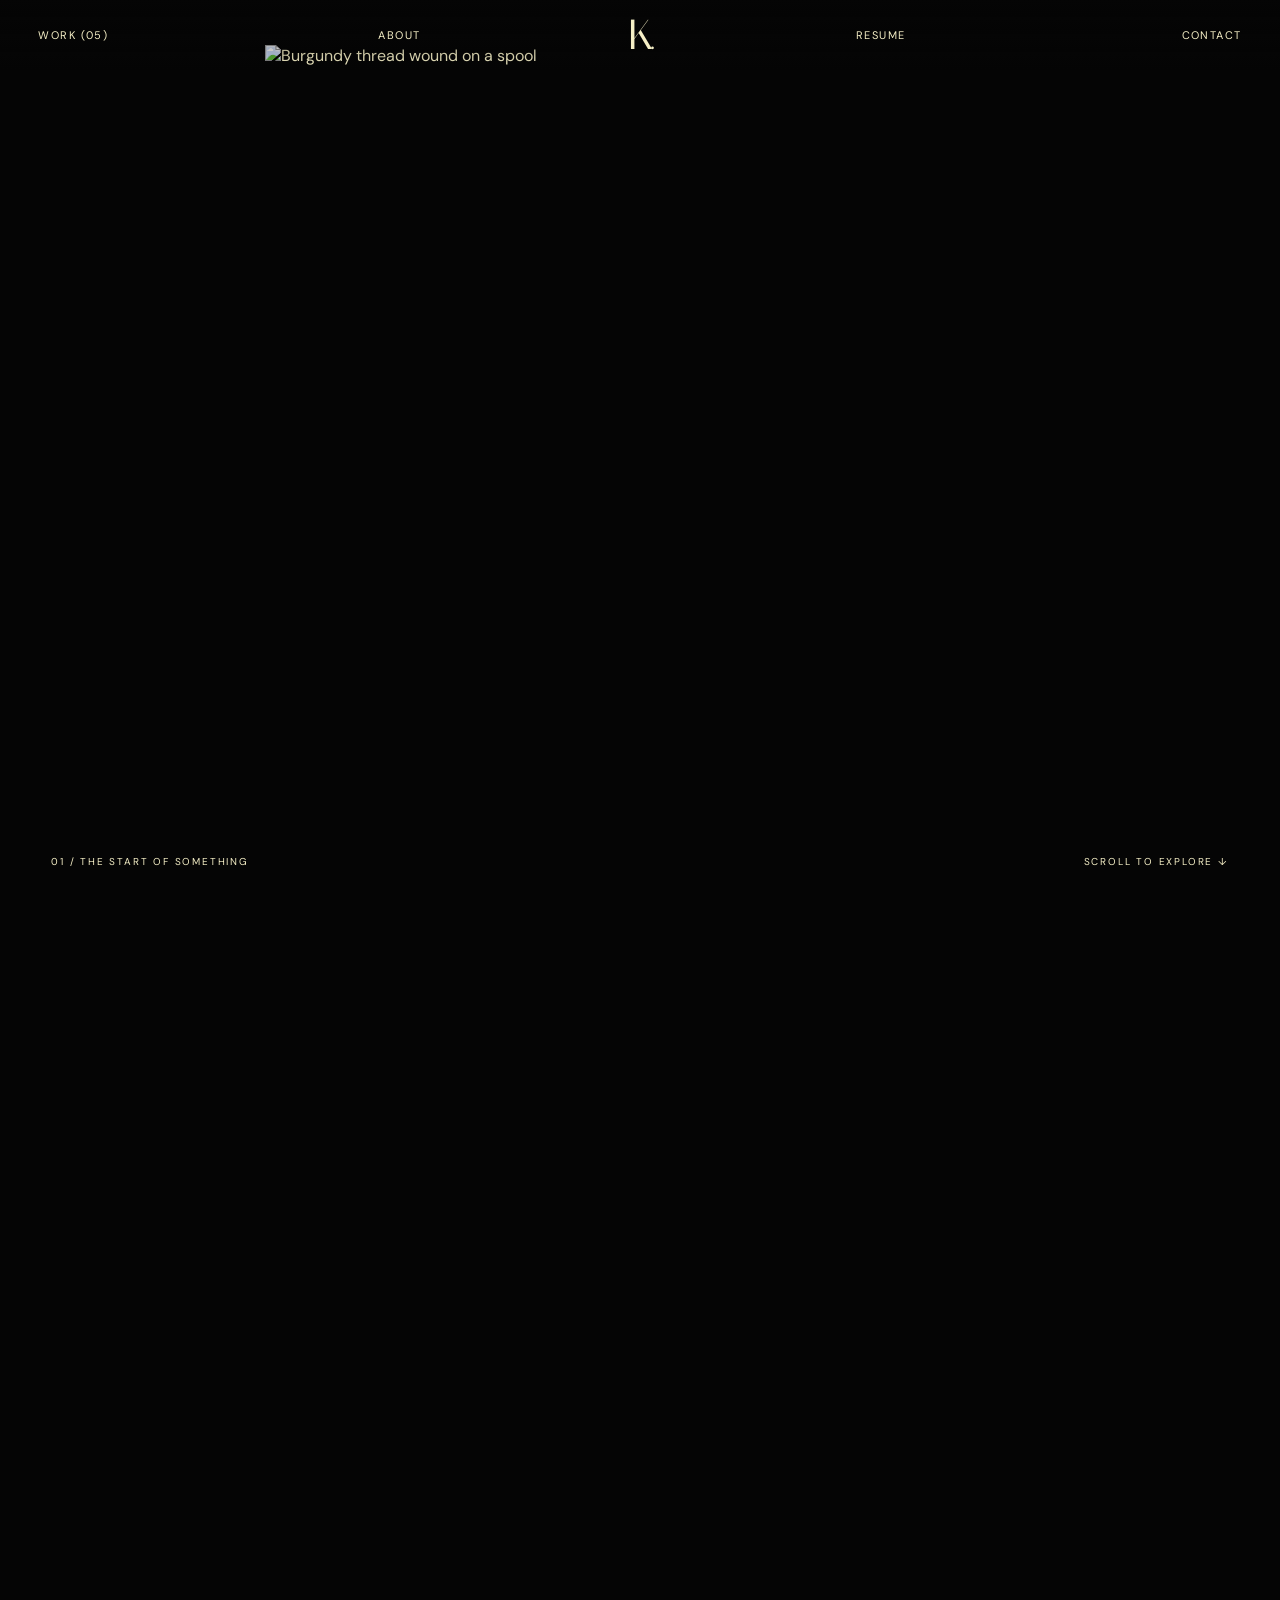
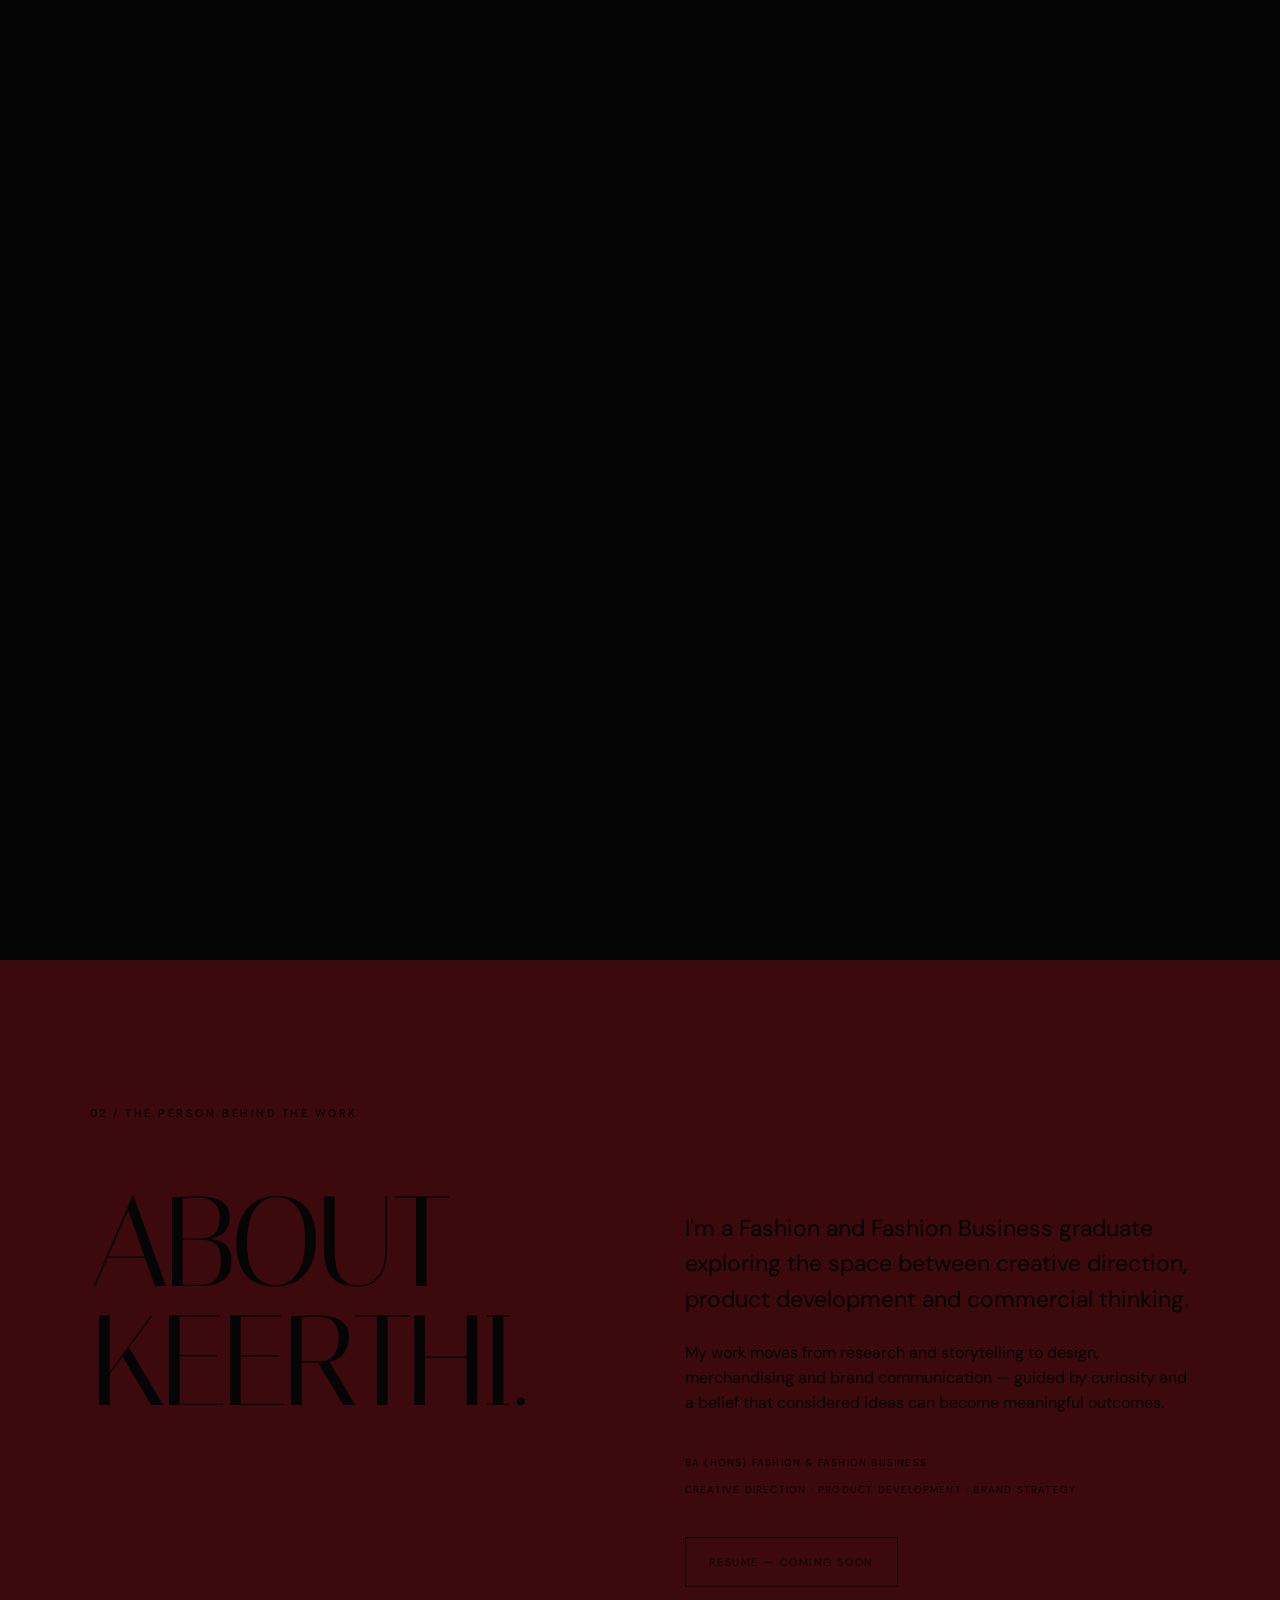
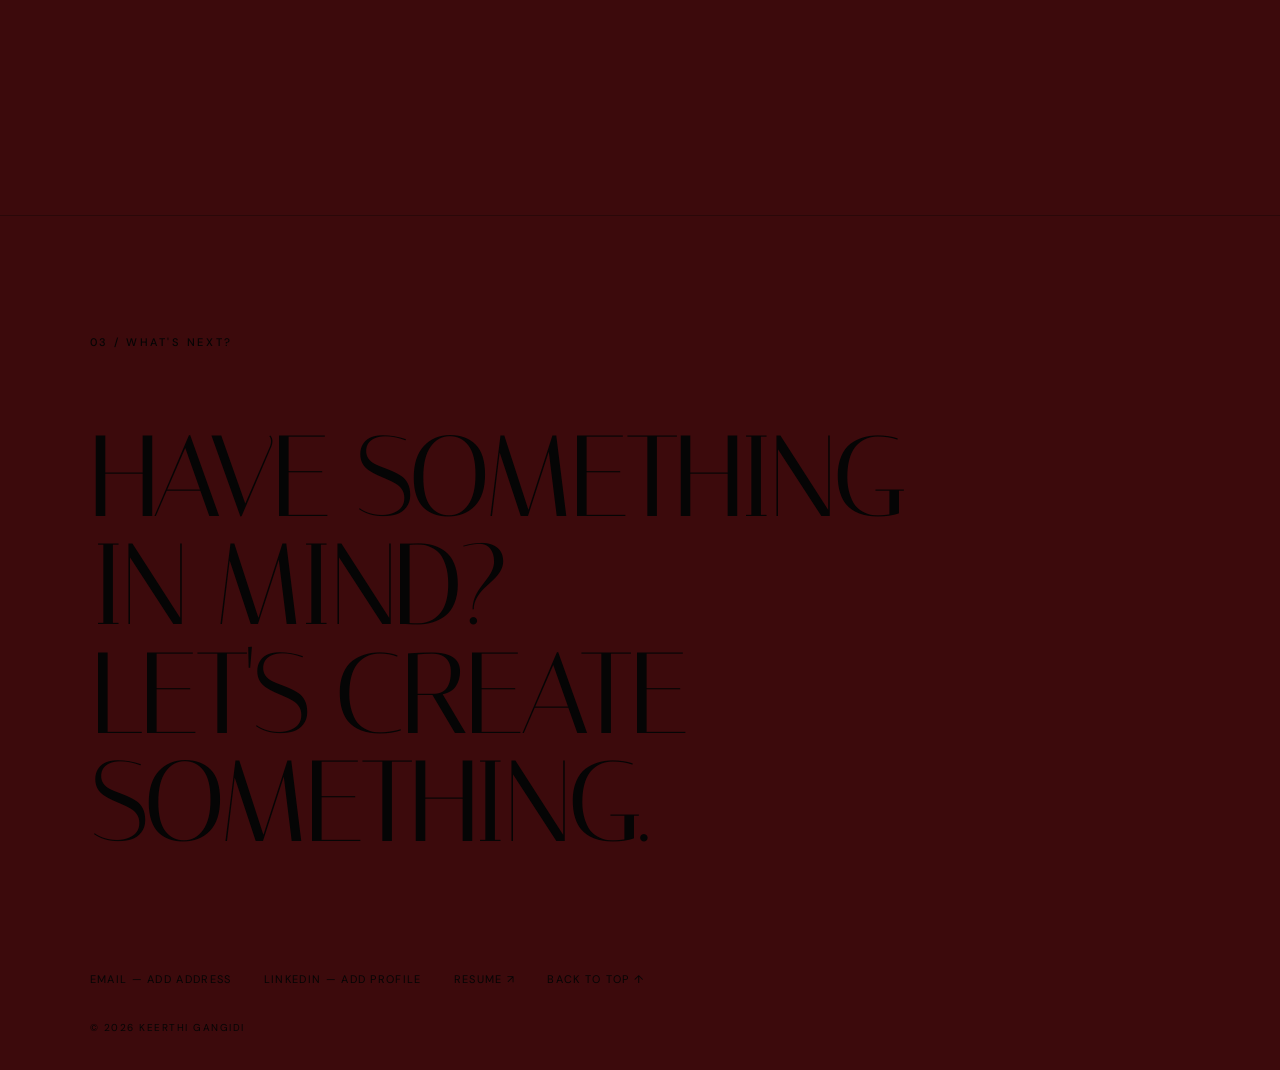
==== commit a2af47f7: "Add files via upload" ====
--- a/index.html
+++ b/index.html
@@ -1,7 +1,21 @@
 <!doctype html>
-<html lang="en"><head><meta charset="utf-8"><meta name="viewport" content="width=device-width,initial-scale=1"><meta name="description" content="Keerthi Gangidi — fashion, design and creative strategy portfolio"><title>Keerthi Gangidi — Creative Portfolio</title><link rel="preconnect" href="https://fonts.googleapis.com"><link rel="preconnect" href="https://fonts.gstatic.com" crossorigin><link href="https://fonts.googleapis.com/css2?family=DM+Sans:wght@400;500;600&family=Italiana&display=swap" rel="stylesheet"><style>
-:root{--cream:#f5efc6;--wine:#4d0e12;--ivory:#faf8f0;--ink:#231815}*{box-sizing:border-box}html{scroll-behavior:smooth}body{margin:0;background:var(--ivory);color:var(--wine);font-family:'DM Sans',sans-serif}a{color:inherit;text-decoration:none}button{font:inherit}nav{position:fixed;z-index:40;top:0;left:0;width:100%;height:66px;background:rgba(245,239,198,.96);border-bottom:1px solid var(--wine);display:flex;justify-content:space-between;align-items:center;padding:0 4%;font-size:12px;letter-spacing:.1em}nav .logo{font:36px Italiana,serif;letter-spacing:-.08em}nav a:hover{opacity:.55}.stage{height:320vh;position:relative}.stage-pin{position:sticky;top:0;height:100svh;overflow:hidden;background:var(--cream)}.scene{position:absolute;inset:0;display:flex;align-items:center;justify-content:center;will-change:transform,opacity}.thread-scene{background:#e8e0d5}.thread-art{position:absolute;inset:0;overflow:hidden;background:linear-gradient(165deg,#53463b 0%,#887b6a 28%,#ded5c6 64%,#eee9e0 100%)}.thread-art:before{content:'';position:absolute;inset:-15% -10% 40%;background:repeating-radial-gradient(ellipse at 28% 12%,transparent 0 17px,rgba(0,0,0,.1) 19px 20px,transparent 22px 37px);opacity:.5}.spools{position:absolute;top:-4%;left:-3%;right:-3%;display:flex;flex-wrap:wrap;gap:clamp(5px,1.6vw,22px);transform:rotate(-4deg);justify-content:center}.spool{width:clamp(76px,10vw,160px);aspect-ratio:1;border-radius:50%;position:relative;box-shadow:inset 10px 8px 24px #0006,inset -7px -9px 14px #fff6,5px 12px 12px #0004;background:repeating-radial-gradient(circle at 45% 42%,var(--thread) 0 3px,color-mix(in srgb,var(--thread),#000 14%) 4px 5px,var(--thread) 6px 8px)}.spool:after{content:'';position:absolute;inset:31%;border-radius:50%;background:radial-gradient(circle,#46352b 0 42%,#c4a57b 44% 62%,#6c5239 65%);box-shadow:0 1px 10px #0008}.thread-caption{position:absolute;bottom:8%;left:4%;font-size:11px;letter-spacing:.22em;color:#352a22}.thread-question{z-index:2;max-width:95%;font:clamp(46px,8.4vw,145px)/.91 Italiana,serif;text-align:center;letter-spacing:-.035em;color:#f7f0d9;text-shadow:0 2px 16px #1c0a0a88;opacity:0;transform:translateY(15vh) scale(.9);padding:0 3%}.thread-question em{font-style:normal;color:#fff}.tape-scene{background:#e9e8e4}.tape-visual{position:absolute;inset:0;display:flex;align-items:center;justify-content:center;overflow:hidden}.tape-visual svg{height:110%;max-width:90%;filter:drop-shadow(16px 18px 14px #0003);transform:rotate(-13deg)}.tape-label{position:absolute;left:4%;bottom:7%;font-size:11px;letter-spacing:.2em;color:#39332e}.statement-scene{background:var(--wine);color:var(--cream);flex-direction:column;padding:8% 5%;text-align:center}.statement-scene h2{font:clamp(66px,11vw,185px)/.9 Italiana,serif;letter-spacing:-.045em;font-weight:400;margin:0;transform:translateY(15vh);opacity:0}.statement-scene p{max-width:820px;font-size:clamp(15px,1.65vw,23px);line-height:1.6;margin:55px auto 0;transform:translateY(8vh);opacity:0}.small-tag{position:absolute;left:4%;top:105px;font-size:11px;letter-spacing:.2em}.progress{position:fixed;z-index:42;right:0;top:66px;height:2px;background:var(--wine);width:0}.work{padding:110px 4% 130px;background:var(--ivory)}.eyebrow{font-size:11px;letter-spacing:.22em;text-transform:uppercase}.work-heading{display:flex;justify-content:space-between;align-items:end;border-bottom:1px solid currentColor;padding-bottom:22px;margin-bottom:45px}.work-heading h2{font:clamp(60px,9vw,140px)/.9 Italiana,serif;margin:20px 0 0;font-weight:400}.gallery{display:grid;grid-template-columns:repeat(12,1fr);gap:20px}.card{grid-column:span 6;display:block;position:relative;min-height:500px;overflow:hidden;background:#e3ddd3;isolation:isolate}.card:nth-child(3){grid-column:span 12;min-height:660px}.card:nth-child(4){grid-column:span 5}.card:nth-child(5){grid-column:span 7}.card img{width:100%;height:100%;object-fit:cover;position:absolute;inset:0;transition:transform .8s cubic-bezier(.2,.7,.2,1)}.card:hover img,.card:focus-visible img{transform:scale(1.045)}.card .overlay{position:absolute;inset:auto 0 0;padding:70px 24px 25px;background:linear-gradient(transparent,#100a0ac9);color:white;opacity:0;transform:translateY(10px);transition:.35s}.card:hover .overlay,.card:focus-visible .overlay{opacity:1;transform:none}.overlay h3{font:clamp(36px,5vw,75px) Italiana,serif;margin:0}.overlay p{font-size:13px;margin:5px 0 0}.placeholder{display:flex;align-items:center;justify-content:center;height:100%;position:absolute;inset:0;font:clamp(44px,6vw,90px) Italiana,serif}.kiirti{background:#69684d;color:#fff1df}.vinted{background:#a9c0cb;color:#29100c}.deemak{background:#4b0d14;color:#d4af37}.about{background:var(--cream);padding:130px 5%;display:grid;grid-template-columns:1fr 1.5fr;gap:8vw}.about h2{font:clamp(58px,8vw,120px)/.95 Italiana,serif;font-weight:400;margin:0}.about p{font-size:clamp(18px,2vw,27px);line-height:1.5;max-width:720px;margin:0 0 30px}.about .detail{font-size:13px}.resume-link{display:inline-block;border-bottom:1px solid;padding-bottom:8px;margin-top:18px;font-size:13px;letter-spacing:.1em}.footer{background:var(--wine);color:var(--cream);padding:90px 5% 30px}.footer h2{font:clamp(65px,12vw,175px)/.9 Italiana,serif;font-weight:400;margin:30px 0 100px}.footer-bottom{display:flex;justify-content:space-between;gap:20px;border-top:1px solid #f5efc666;padding-top:20px;font-size:11px;letter-spacing:.12em}.card:focus-visible,nav a:focus-visible{outline:3px solid #bf8d26;outline-offset:3px}.reveal{opacity:0;transform:translateY(35px);transition:opacity .8s,transform .8s}.reveal.visible{opacity:1;transform:none}@media(max-width:750px){nav{height:58px;padding:0 4%;font-size:9px}nav .logo{font-size:28px}nav a:nth-child(2){display:none}.progress{top:58px}.spool{width:25vw}.thread-question{font-size:clamp(46px,10vw,90px)}.stage{height:300vh}.statement-scene h2{font-size:clamp(54px,12vw,95px)}.statement-scene p{margin-top:25px}.work{padding:80px 4%}.gallery{display:block}.card,.card:nth-child(3),.card:nth-child(4),.card:nth-child(5){min-height:420px;margin-bottom:15px}.card .overlay{opacity:1;transform:none}.about{display:block;padding:90px 5%}.about h2{margin-bottom:35px}.footer-bottom{flex-direction:column}.tape-visual svg{max-width:100%;height:90%}}@media(prefers-reduced-motion:reduce){html{scroll-behavior:auto}*,*:before,*:after{transition:none!important;animation:none!important}.reveal{opacity:1;transform:none}}
-</style></head><body><nav><a href="#work">WORK (05)</a><a href="#about">ABOUT</a><a class="logo" href="#top" aria-label="Back to top">K.</a><a href="#about">EXPERTISE</a><a href="#contact">CONTACT</a></nav><div class="progress" aria-hidden="true"></div><main id="top"><section class="stage" aria-label="An idea becomes something real"><div class="stage-pin"><div class="scene thread-scene" id="threads"><div class="thread-art"><div class="spools" aria-hidden="true"></div><span class="thread-caption">01 / THE START OF SOMETHING</span></div><div class="thread-question" id="question">WHERE DOES<br>AN IDEA<br>BECOME<br><em>SOMETHING REAL?</em></div></div><div class="scene tape-scene" id="tape"><div class="tape-visual"><svg viewBox="0 0 500 900" xmlns="http://www.w3.org/2000/svg" role="img" aria-label="Curving white measuring tape"><defs><pattern id="ticks" width="54" height="70" patternUnits="userSpaceOnUse"><path d="M2 0V22 M13 0V12 M24 0V12 M35 0V12 M46 0V22" stroke="#222" stroke-width="2"/></pattern></defs><path d="M160 -50 C 470 90,50 205,300 350 S 440 540,180 670 S 60 800,250 980" fill="none" stroke="#0003" stroke-width="82" stroke-linecap="round" transform="translate(10 13)"/><path d="M160 -50 C 470 90,50 205,300 350 S 440 540,180 670 S 60 800,250 980" fill="none" stroke="#f9f8f1" stroke-width="80" stroke-linecap="round"/><path d="M160 -50 C 470 90,50 205,300 350 S 440 540,180 670 S 60 800,250 980" fill="none" stroke="#333" stroke-width="1.5" stroke-dasharray="2 11"/><g font-family="DM Sans,sans-serif" fill="#252525" font-size="34" font-weight="600"><text x="260" y="105" transform="rotate(40 260 105)">12</text><text x="180" y="270" transform="rotate(-20 180 270)">18</text><text x="355" y="450" transform="rotate(55 355 450)">24</text><text x="165" y="700" transform="rotate(-35 165 700)">30</text></g></svg></div><div class="tape-label">02 / THE PROCESS</div></div><div class="scene statement-scene" id="statement"><span class="small-tag">KEERTHI GANGIDI — CREATIVE PORTFOLIO</span><h2 id="statementTitle">AN IDEA<br>IS ONLY<br>THE BEGINNING.</h2><p id="statementText">I explore the intersection of creative thinking, product development and commercial strategy — transforming ideas into considered concepts through research, design and storytelling.</p></div></div></section><section class="work" id="work"><div class="work-heading"><div><span class="eyebrow">03 / AN EDITED SELECTION</span><h2>Selected work</h2></div><span class="eyebrow">FIVE PROJECTS</span></div><div class="gallery"><a class="card reveal" href="projects/kiirti.html" aria-label="Open KIIRTI project"><div class="placeholder kiirti">KIIRTI</div><div class="overlay"><h3>01 / KIIRTI</h3><p>Fashion brand · Product development · Commercial strategy</p></div></a><a class="card reveal" href="projects/pomme.html" aria-label="Open POMME project"><img src="assets/pomme.jpg" alt="POMME conceptual luxury bag campaign" loading="lazy"><div class="overlay"><h3>02 / POMME</h3><p>Luxury concept · Material innovation · Creative direction</p></div></a><a class="card reveal" href="projects/watford.html" aria-label="Open Watford FC project"><img src="assets/watford.jpg" alt="Watford FC kit concept campaign with London bus" loading="lazy"><div class="overlay"><h3>03 / WATFORD FC</h3><p>Sportswear · Kit design · Visual communication</p></div></a><a class="card reveal" href="projects/vinted.html" aria-label="Open Vinted project"><div class="placeholder vinted" aria-hidden="true"></div><div class="overlay"><h3>04 / VINTED</h3><p>Buying · Merchandising · E-commerce</p></div></a><a class="card reveal" href="projects/deemak.html" aria-label="Open DeeMak project"><div class="placeholder deemak" aria-hidden="true"></div><div class="overlay"><h3>05 / DEEMAK</h3><p>Brand identity · Visual communication</p></div></a></div></section><section class="about" id="about"><div><span class="eyebrow">04 / THE PERSON BEHIND THE WORK</span><h2>About<br>me.</h2></div><div><p>Fashion, creativity and commercial thinking — brought together through curiosity, research and a love of making ideas tangible.</p><p class="detail">I'm Keerthi Gangidi, a Fashion and Fashion Business graduate exploring opportunities across product development, buying and merchandising, and creative brand communication.</p><p class="detail">This is the foundation of my About page. My full biography, portrait and CV can be added here when they're final.</p><span class="resume-link">RESUME — COMING SOON ↗</span></div></section></main><footer class="footer" id="contact"><span class="eyebrow">05 / THE NEXT CONVERSATION</span><h2>LET'S MAKE<br>IT REAL.</h2><div class="footer-bottom"><span>© 2026 KEERTHI GANGIDI</span><span>FASHION · DESIGN · STRATEGY</span><a href="#top">BACK TO TOP ↑</a></div></footer><script>
-// The opening is controlled by scroll distance, not a long-running animation.
-const spools=document.querySelector('.spools');const shades=['#ae8b6c','#ded4bc','#8c564a','#b1a48e','#465f59','#c1b8a9','#d7c3a4','#453c37','#a56c55','#e0d4bd','#6b7c80','#bfa37e','#c5b8a1','#373b3c','#a99d88','#b9ab8b','#536457','#d3b89c','#6a443c','#e8d8c5','#b2aaa0','#897d6d','#d2b9a4','#596969'];for(let i=0;i<32;i++){let el=document.createElement('span');el.className='spool';el.style.setProperty('--thread',shades[i%shades.length]);spools.appendChild(el)}const stage=document.querySelector('.stage'),threads=document.querySelector('#threads'),question=document.querySelector('#question'),tape=document.querySelector('#tape'),statement=document.querySelector('#statement'),title=document.querySelector('#statementTitle'),desc=document.querySelector('#statementText'),bar=document.querySelector('.progress');const clamp=(v,a=0,b=1)=>Math.max(a,Math.min(b,v));const lerp=(a,b,t)=>a+(b-a)*t;let ticking=false;function render(){const rect=stage.getBoundingClientRect(),total=stage.offsetHeight-innerHeight,p=clamp(-rect.top/Math.max(total,1));bar.style.width=(p*100)+'%';let q=clamp((p-.04)/.25),leave=clamp((p-.35)/.2),arrive=clamp((p-.31)/.2),final=clamp((p-.60)/.18),text=clamp((p-.75)/.18);threads.style.transform=`translateY(${-leave*110}%)`;question.style.opacity=clamp(q*2)* (1-leave);question.style.transform=`translateY(${lerp(15,-10,q)}vh) scale(${lerp(.9,1.06,q)})`;tape.style.opacity=arrive*(1-final);tape.style.transform=`translateY(${lerp(100,-110,clamp((p-.32)/.43))}%)`;statement.style.opacity=final;statement.style.transform=`translateY(${lerp(100,0,final)}%)`;title.style.opacity=final;title.style.transform=`translateY(${lerp(15,-7,final)}vh)`;desc.style.opacity=text;desc.style.transform=`translateY(${lerp(8,-2,text)}vh)`;ticking=false}addEventListener('scroll',()=>{if(!ticking){requestAnimationFrame(render);ticking=true}},{passive:true});addEventListener('resize',render);render();const observer=new IntersectionObserver(entries=>entries.forEach(e=>{if(e.isIntersecting){e.target.classList.add('visible');observer.unobserve(e.target)}}),{threshold:.12});document.querySelectorAll('.reveal').forEach(e=>observer.observe(e));
-</script></body></html>
+<html lang="en"><head><meta charset="utf-8"><meta name="viewport" content="width=device-width,initial-scale=1"><meta name="theme-color" content="#050505"><meta name="description" content="Keerthi Gangidi — Fashion, product development and creative direction. Made of Curiosity."><title>Keerthi Gangidi — Made of Curiosity</title><link rel="preconnect" href="https://fonts.googleapis.com"><link rel="preconnect" href="https://fonts.gstatic.com" crossorigin><link href="https://fonts.googleapis.com/css2?family=DM+Sans:wght@400;500;600&family=Italiana&display=swap" rel="stylesheet"><link rel="stylesheet" href="style.css"></head>
+<body id="top"><a class="skip-link" href="#work">Skip to selected work</a>
+<header class="nav" id="nav"><a href="#work">WORK (05)</a><a href="#about">ABOUT</a><a class="brand" href="#top" aria-label="Back to top">K.</a><a href="#resume">RESUME</a><a href="#contact">CONTACT</a></header>
+<main>
+<section class="cinema" id="beginning" aria-label="From curiosity to creation"><div class="cinema-stage" id="cinema-stage">
+<div class="thread-layer" id="thread-layer"><img class="spool" src="assets/thread.jpg" alt="Burgundy thread wound on a spool" fetchpriority="high"><svg class="strand" viewBox="0 0 1200 900" preserveAspectRatio="xMidYMid meet" aria-hidden="true"><path id="strand-path" d="M 910 303 C 990 345 750 356 710 415 S 565 480 620 560 S 760 665 580 742"/></svg></div>
+<div class="question-wrap" id="question-wrap"><h1 class="question" id="question"><span class="question-line">WHERE DOES</span><span class="question-line">AN IDEA</span><span class="question-line">BEC<span id="become-o">O</span>ME</span><span class="question-line">SOMETHING REAL?</span></h1></div>
+<div class="tape-layer" id="tape-layer"><img class="tape-image" src="assets/tape-cutout.png" alt="A coiled white measuring tape, suspended in flowing curves"><div class="tape-fade"></div><div class="tape-story" aria-label="An idea becomes real through curiosity, exploration, process and creation"><p class="tape-phrase phrase-one">WHEN CURIOSITY<br>BECOMES EXPLORATION.</p><p class="tape-phrase phrase-two">WHEN EXPLORATION<br>BECOMES PROCESS.</p><p class="tape-phrase phrase-three">WHEN PROCESS<br>BECOMES CREATION.</p><p class="tape-answer">THAT’S WHERE<br>IT BEGINS.</p></div></div>
+<div class="manifesto" id="manifesto"><p class="eyebrow">KEERTHI GANGIDI — CREATIVE PORTFOLIO</p><h2>MADE OF<br><em>CURIOSITY.</em></h2><p class="manifesto-copy">Curiosity shapes the way I think, create and explore. From initial concepts to considered outcomes, my work brings together design, strategy and storytelling.</p></div>
+<div class="gallery" id="work"><div class="gallery-meta"><span>01 / SELECTED WORK</span><span>FIVE CREATIVE EXPLORATIONS</span></div><div class="project-panels">
+<a class="panel" href="projects/kiirti.html"><img src="assets/kiirti.jpg" alt="KIIRTI SS27 coastal fashion campaign"><span class="panel-info"><strong>KIIRTI</strong><small>Fashion brand · Product development · Strategy</small><span>VIEW PROJECT ↗</span></span></a>
+<a class="panel" href="projects/pomme.html"><img src="assets/pomme.jpg" alt="POMME conceptual Louis Vuitton handbag campaign"><span class="panel-info"><strong>POMME</strong><small>Luxury concept · Material innovation</small><span>VIEW PROJECT ↗</span></span></a>
+<a class="panel" href="projects/watford.html"><img src="assets/watford.jpg" alt="Watford FC kit concept with a red London bus"><span class="panel-info"><strong>WATFORD FC</strong><small>Kit concept · Art direction</small><span>VIEW PROJECT ↗</span></span></a>
+<a class="panel placeholder" href="projects/vinted.html"><span class="missing-art">IMAGE TO BE ADDED</span><span class="panel-info"><strong>VINTED × ISABEL HOSPICE</strong><small>Resale · Digital merchandising</small><span>VIEW PROJECT ↗</span></span></a>
+<a class="panel placeholder placeholder-two" href="projects/deemak.html"><span class="missing-art">IMAGE TO BE ADDED</span><span class="panel-info"><strong>DEEMAK</strong><small>Brand identity · Visual communication</small><span>VIEW PROJECT ↗</span></span></a>
+</div></div><span class="scene-caption" id="scene-caption">01 / THE START OF SOMETHING</span><span class="scroll-hint" id="scroll-hint">SCROLL TO EXPLORE ↓</span>
+</div></section>
+<section class="about-section" id="about"><div><p class="eyebrow">02 / THE PERSON BEHIND THE WORK</p><h2>ABOUT<br><em>KEERTHI.</em></h2></div><div class="about-copy"><p>I'm a Fashion and Fashion Business graduate exploring the space between creative direction, product development and commercial thinking.</p><p>My work moves from research and storytelling to design, merchandising and brand communication — guided by curiosity and a belief that considered ideas can become meaningful outcomes.</p><div class="about-details"><span>BA (HONS) FASHION &amp; FASHION BUSINESS</span><span>CREATIVE DIRECTION · PRODUCT DEVELOPMENT · BRAND STRATEGY</span></div><span class="outline-link disabled" id="resume" aria-label="Resume will be added">RESUME — COMING SOON</span></div></section>
+<section class="contact-section" id="contact"><p class="eyebrow">03 / WHAT'S NEXT?</p><h2>HAVE SOMETHING<br>IN MIND?<br><em>LET'S CREATE<br>SOMETHING.</em></h2><div class="contact-links"><span>EMAIL — ADD ADDRESS</span><span>LINKEDIN — ADD PROFILE</span><a href="#resume">RESUME ↗</a><a href="#top">BACK TO TOP ↑</a></div><small>© 2026 KEERTHI GANGIDI</small></section>
+</main><script src="script.js" defer></script></body></html>
--- a/style.css
+++ b/style.css
@@ -0,0 +1,26 @@
+
+:root{--black:#050505;--red:#8f2429;--ivory:#f5efc6;--white:#faf8f0}
+*{box-sizing:border-box}html{scroll-behavior:smooth;scroll-padding-top:72px}body{margin:0;background:var(--black);color:var(--ivory);font-family:'DM Sans',sans-serif;overflow-x:clip}a{color:inherit;text-decoration:none}img{display:block}.skip-link{position:fixed;top:-100px;left:10px;z-index:100;background:white;color:black;padding:12px}.skip-link:focus{top:10px}.nav{position:fixed;z-index:60;top:0;left:0;right:0;height:70px;display:grid;grid-template-columns:repeat(5,minmax(0,1fr));align-items:center;padding:0 3vw;background:linear-gradient(#050505c9,transparent);font-size:11px;letter-spacing:.13em}.nav a:nth-child(2),.nav a:nth-child(4){text-align:center}.nav a:last-child{text-align:right}.nav .brand{font:42px/1 Italiana,serif;letter-spacing:-.08em;text-align:center}.nav a:hover{opacity:.65}.nav.on-red{color:#050505;background:linear-gradient(#8f2429e6,transparent)}
+.cinema{height:640svh;position:relative;background:var(--black)}.cinema-stage{height:100svh;position:sticky;top:0;overflow:hidden;isolation:isolate;background:var(--black)}.thread-layer,.question-wrap,.tape-layer,.manifesto,.gallery{position:absolute;inset:0;will-change:transform,opacity}.thread-layer{z-index:1;pointer-events:none}.spool{position:absolute;left:50%;top:5%;width:min(67vw,750px);height:auto;transform:translateX(-50%);mix-blend-mode:screen;transform-origin:center}.strand{position:absolute;inset:0;width:100%;height:100%;opacity:0}.strand path{fill:none;stroke:var(--red);stroke-width:2;stroke-linecap:round;stroke-dasharray:1000;stroke-dashoffset:1000;filter:drop-shadow(0 0 3px #8f242977)}
+.question-wrap{z-index:2;display:grid;place-items:center;pointer-events:none;transform-origin:50% 50%}.question{margin:0;font:clamp(38px,6.15vw,105px)/1.03 Italiana,serif;font-weight:400;letter-spacing:-.035em;text-align:center;color:var(--red);white-space:nowrap}.question-line{display:block;clip-path:inset(0 100% 0 0)}#become-o{display:inline-block}.tape-layer{z-index:3;opacity:0;pointer-events:none;display:flex;align-items:flex-start;justify-content:center;transform-origin:50% 20%}.tape-image{position:absolute;top:4vh;left:50%;height:148svh;width:auto;max-width:none;transform:translateX(-50%);object-fit:contain;filter:drop-shadow(0 10px 24px #0008)}.tape-fade{position:absolute;inset:0;pointer-events:none;background:linear-gradient(to bottom,transparent 55%,#050505 100%);opacity:0}
+.manifesto{z-index:4;opacity:0;background:var(--black);padding:12vh 5vw 7vh;display:flex;flex-direction:column;justify-content:center;pointer-events:none}.eyebrow{font-size:11px;letter-spacing:.23em;font-weight:500}.manifesto>.eyebrow{position:absolute;top:14vh}.manifesto h2,.about-section h2,.contact-section h2{font-family:Italiana,serif;font-weight:400;letter-spacing:-.045em}.manifesto h2{font-size:clamp(58px,11.3vw,195px);line-height:.91;color:var(--red);margin:0;white-space:nowrap}.manifesto h2 em,.about-section h2 em,.contact-section h2 em{font-style:normal}.manifesto-copy{font-size:clamp(16px,1.7vw,25px);line-height:1.5;max-width:760px;align-self:flex-end;margin:5vh 0 0;color:var(--red)}
+.gallery{z-index:5;top:0;opacity:1;transform:translateY(110%);background:var(--black);display:flex;flex-direction:column}.gallery-meta{height:60px;flex:none;display:flex;justify-content:space-between;align-items:center;padding:0 3vw;font-size:10px;letter-spacing:.16em}.project-panels{height:calc(100% - 60px);display:grid;grid-template-columns:repeat(5,minmax(0,1fr));width:100%;overflow:hidden}.panel{position:relative;min-width:0;overflow:hidden;background:#211b1b;outline-offset:-4px}.panel img{width:100%;height:100%;object-fit:cover;object-position:center;transition:transform .65s ease,filter .5s ease}.panel:hover img,.panel:focus-visible img{transform:scale(1.055);filter:brightness(.48)}.panel-info{position:absolute;inset:auto 0 0;display:flex;flex-direction:column;gap:10px;padding:38px 13px 25px;background:linear-gradient(transparent,#000e);opacity:0;transform:translateY(16px);transition:opacity .3s,transform .3s}.panel:hover .panel-info,.panel:focus-visible .panel-info{opacity:1;transform:none}.panel-info strong{font:clamp(20px,2.2vw,40px)/1 Italiana,serif}.panel-info small{font-size:11px;line-height:1.5}.panel-info>span{font-size:10px;letter-spacing:.1em}.placeholder{background:#21191b}.placeholder-two{background:#312326}.missing-art{position:absolute;top:50%;left:50%;transform:translate(-50%,-50%);white-space:nowrap;color:#d5c4c4;font-size:9px;letter-spacing:.16em}.scene-caption,.scroll-hint{position:absolute;z-index:6;bottom:32px;font-size:10px;letter-spacing:.18em;pointer-events:none}.scene-caption{left:4vw}.scroll-hint{right:4vw}
+.about-section{min-height:95svh;background:var(--red);color:#050505;display:grid;grid-template-columns:1fr 1fr;gap:7vw;padding:15vh 7vw}.about-section h2{font-size:clamp(65px,10vw,160px);line-height:.93;margin:7vh 0}.about-copy{align-self:center;max-width:600px}.about-copy>p{font-size:clamp(17px,1.8vw,25px);line-height:1.55}.about-copy>p+p{font-size:16px}.about-details{display:flex;flex-direction:column;gap:12px;margin:40px 0;font-size:10px;letter-spacing:.12em;line-height:1.5}.outline-link{display:inline-block;border:1px solid currentColor;padding:17px 23px;font-size:11px;letter-spacing:.14em}.outline-link.disabled{opacity:.75}.contact-section{background:var(--red);color:#050505;min-height:95svh;padding:12vh 7vw 4vh;display:flex;flex-direction:column;border-top:1px solid #05050550}.contact-section h2{font-size:clamp(55px,9vw,145px);line-height:.94;margin:7vh 0 auto}.contact-links{display:flex;gap:32px;flex-wrap:wrap;font-size:11px;letter-spacing:.12em;margin:8vh 0 35px}.contact-section>small{font-size:10px;letter-spacing:.15em}
+@media(max-width:760px){.nav{height:60px;padding:0 2vw;font-size:8px;letter-spacing:0}.nav .brand{font-size:32px}.cinema{height:560svh}.spool{width:105vw;top:15%}.question{font-size:clamp(25px,7.5vw,54px);letter-spacing:-.04em}.tape-image{height:150svh;top:9vh}.manifesto{padding:13vh 6vw 7vh}.manifesto h2{font-size:clamp(54px,12vw,92px)}.manifesto-copy{font-size:16px}.gallery-meta{height:52px;padding:0 4vw;font-size:8px}.project-panels{height:calc(100% - 52px);display:flex;overflow-x:auto;scroll-snap-type:x mandatory;overscroll-behavior-x:contain}.panel{flex:0 0 76vw;scroll-snap-align:center}.panel-info{opacity:1;transform:none}.about-section{grid-template-columns:1fr;padding:12vh 7vw;gap:16px}.about-section h2{margin:4vh 0}.contact-section h2{font-size:clamp(44px,10vw,85px)}.scene-caption,.scroll-hint{font-size:8px}}
+@media(max-width:390px){.question{font-size:7.1vw}.manifesto h2{font-size:11.5vw}.contact-links{gap:20px}}
+@media(hover:none){.panel-info{opacity:1;transform:none}}
+@media(prefers-reduced-motion:reduce){html{scroll-behavior:auto}.cinema{height:auto}.cinema-stage{height:auto;position:relative;overflow:visible;display:flex;flex-direction:column}.thread-layer{position:relative;height:34vh}.spool{top:0;width:min(90vw,520px)}.strand{display:none}.question-wrap{position:relative;display:block;padding:2rem 0}.question{font-size:clamp(25px,7vw,65px)}.question-line{clip-path:none}.tape-layer{position:relative;height:75vh;opacity:1!important;overflow:hidden}.tape-image{height:100%;top:0}.manifesto{position:relative;opacity:1!important;min-height:70vh}.gallery{position:relative;transform:none!important;min-height:75vh}.project-panels{height:70vh}*,*:before,*:after{transition-duration:.01ms!important;animation-duration:.01ms!important}}
+
+
+/* Scroll-through editorial annotations: four separate positions along the tape. */
+.tape-story{position:absolute;inset:0;z-index:4;overflow:hidden;pointer-events:none;color:var(--ivory);font-family:Italiana,serif}
+.tape-phrase,.tape-answer{position:absolute;left:7vw;right:auto;width:min(47vw,690px);max-width:47vw;margin:0;text-align:left;font-size:clamp(25px,3.25vw,54px);line-height:1.14;letter-spacing:-.012em;color:var(--ivory);opacity:0;visibility:hidden;will-change:transform,opacity;text-shadow:0 3px 18px #000}
+.phrase-one{top:115%}.phrase-two{top:175%}.phrase-three{top:235%}.tape-answer{top:295%;color:var(--ivory);font-size:clamp(32px,4vw,68px)}
+.tape-image{left:73%;height:133svh;top:3vh}
+@media(max-width:760px){.tape-image{left:74%;height:110svh;top:8vh}.tape-phrase,.tape-answer{left:5vw;width:57vw;max-width:57vw;font-size:clamp(20px,4.6vw,34px)}.tape-answer{font-size:clamp(25px,6vw,43px)}}
+@media(prefers-reduced-motion:reduce){.tape-story{position:relative;display:flex;flex-direction:column;gap:1.5rem;padding:2rem 7vw;overflow:visible}.tape-phrase,.tape-answer{position:static;visibility:visible!important;opacity:1!important;transform:none!important;width:100%;max-width:100%;font-size:clamp(20px,5vw,34px)}.tape-image{left:auto;top:auto;height:65vh}}
+
+/* Final approved deep-burgundy finish — both closing sections match. */
+:root { --closing-burgundy: #3C0A0C; }
+.about-section,
+.contact-section { background-color: var(--closing-burgundy); color: #050505; }
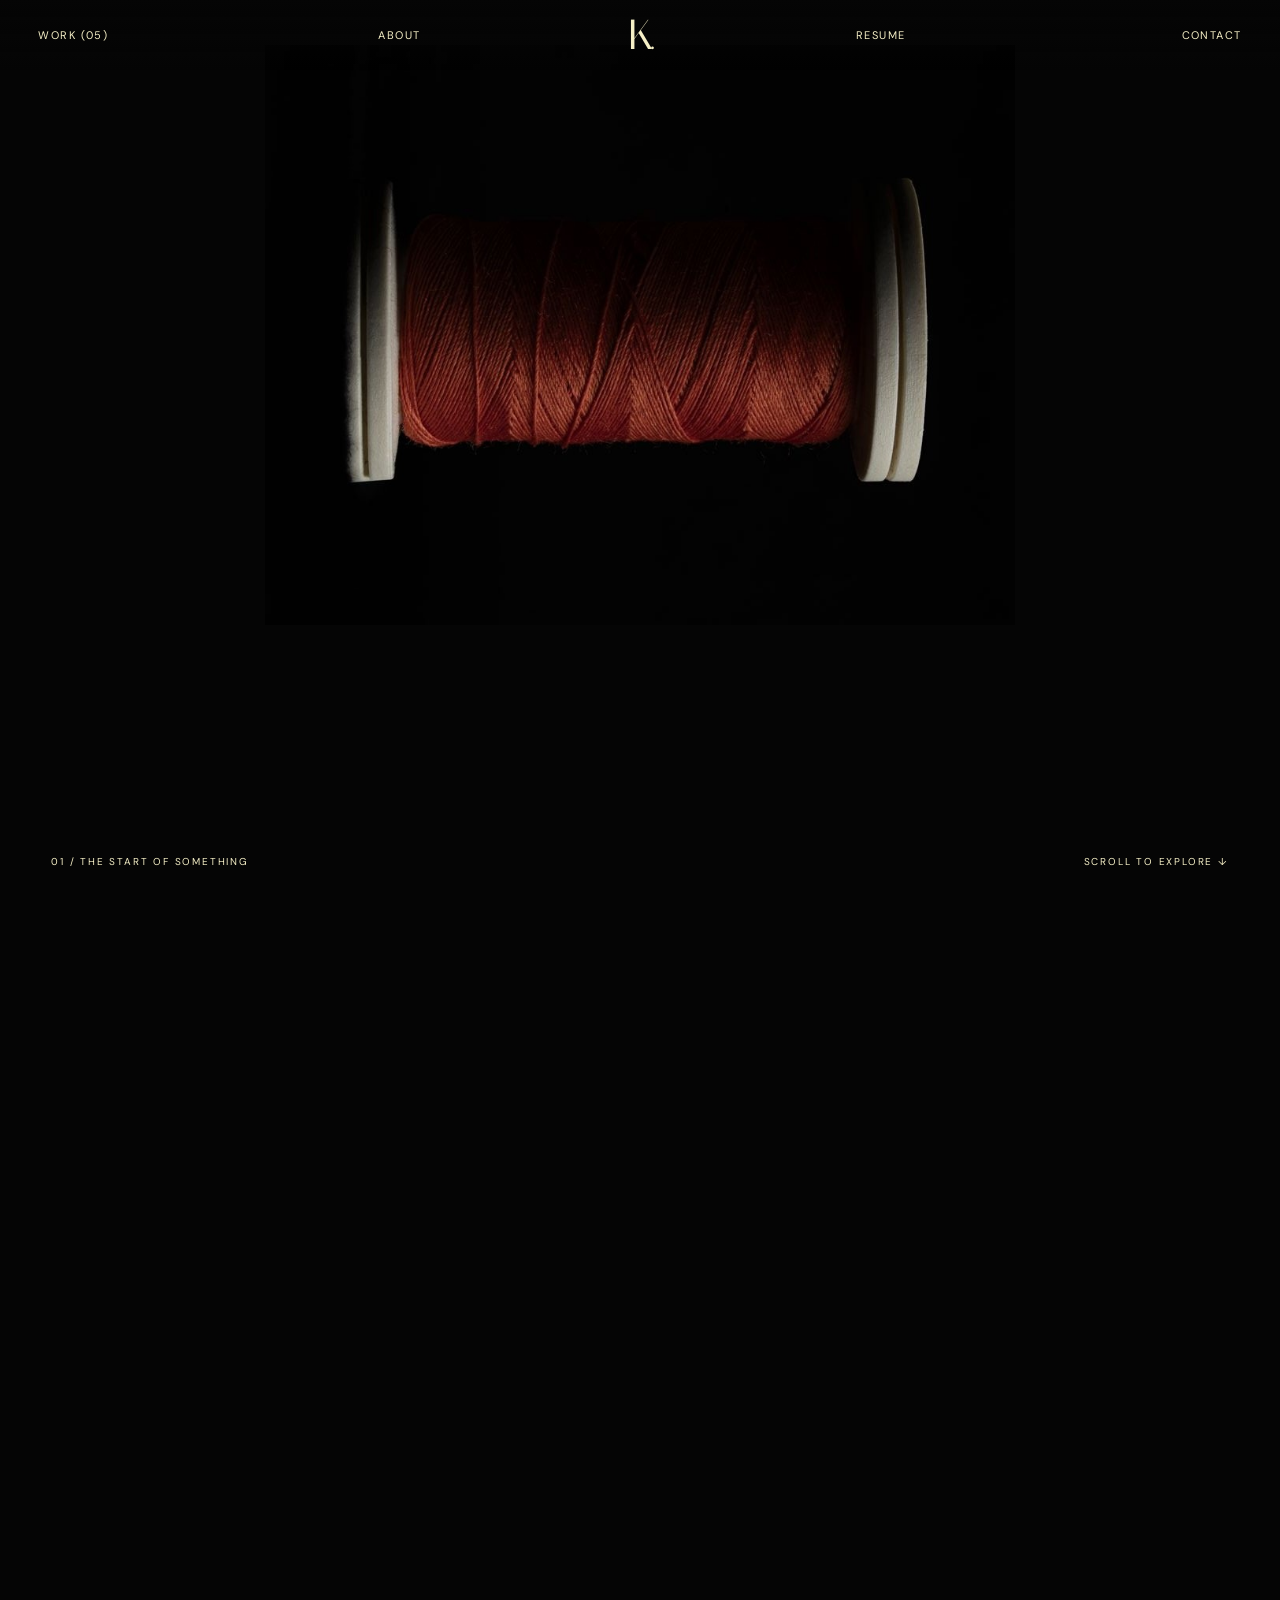
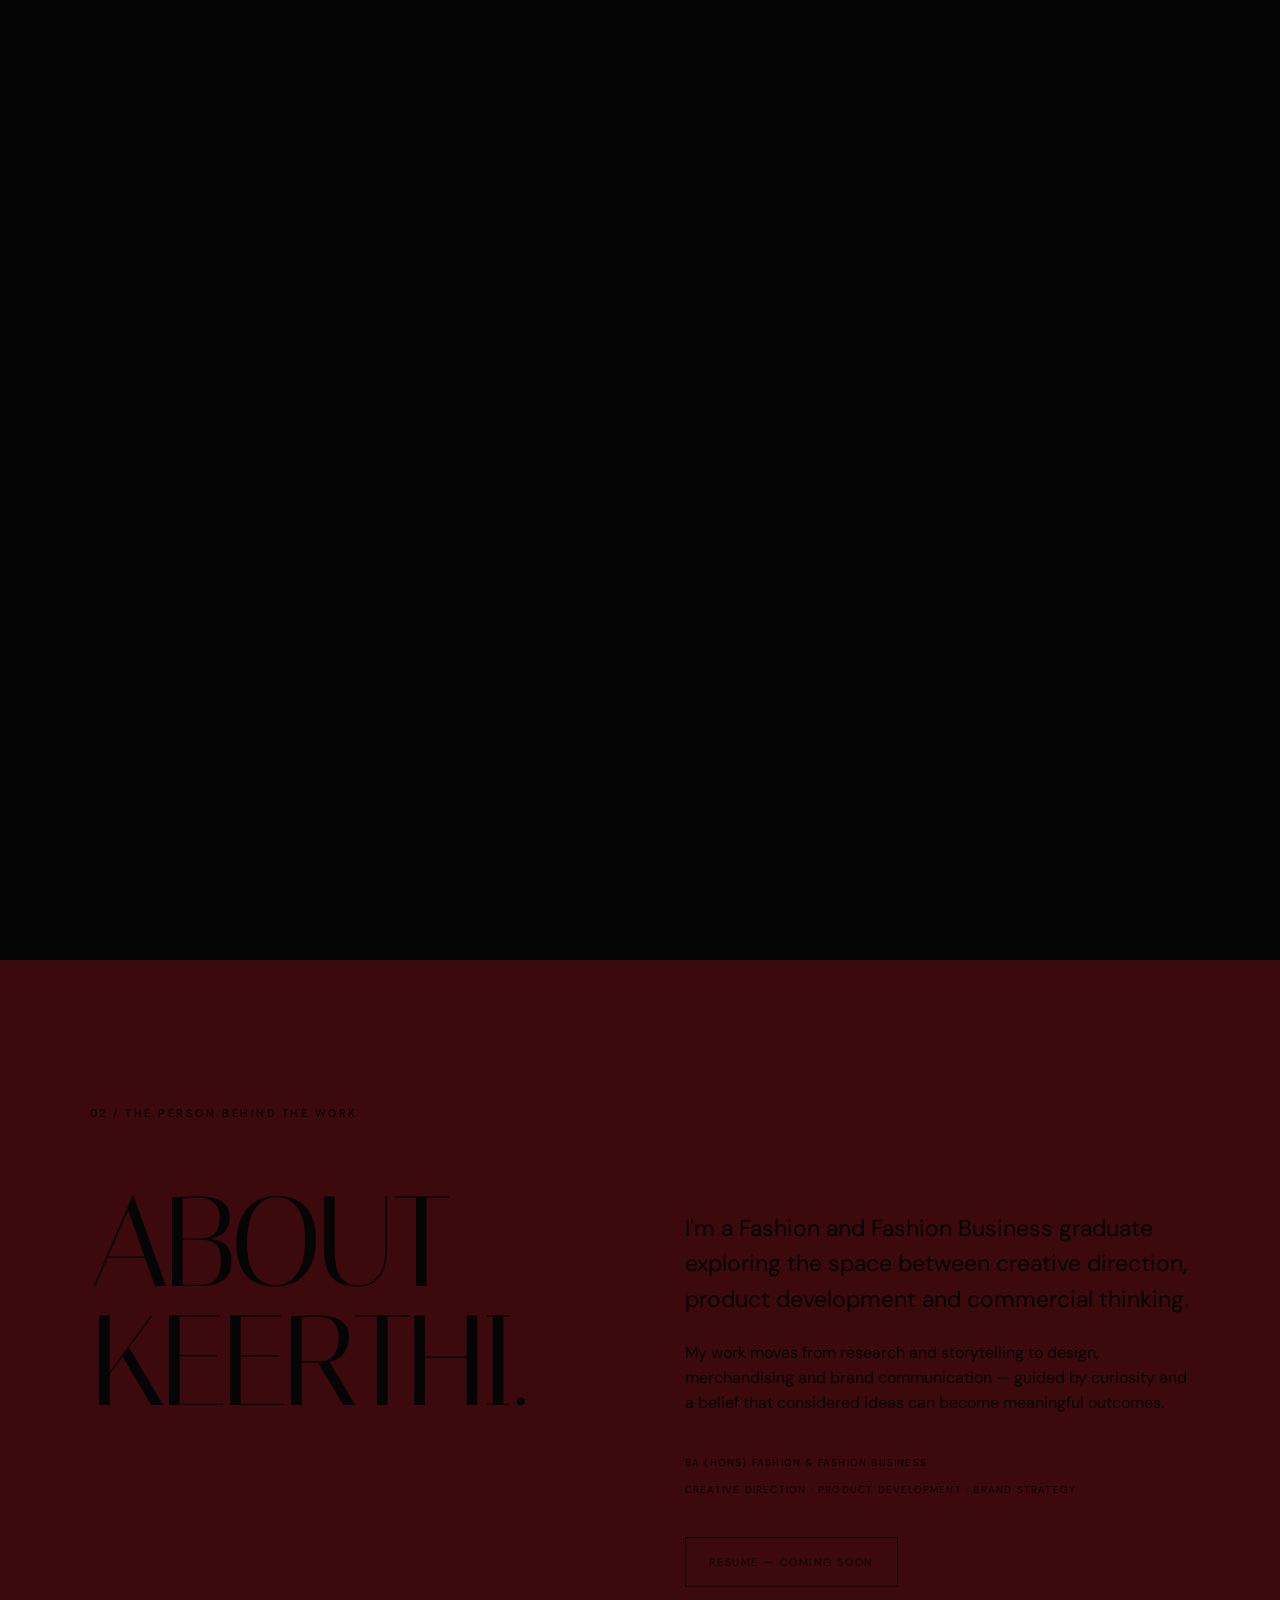
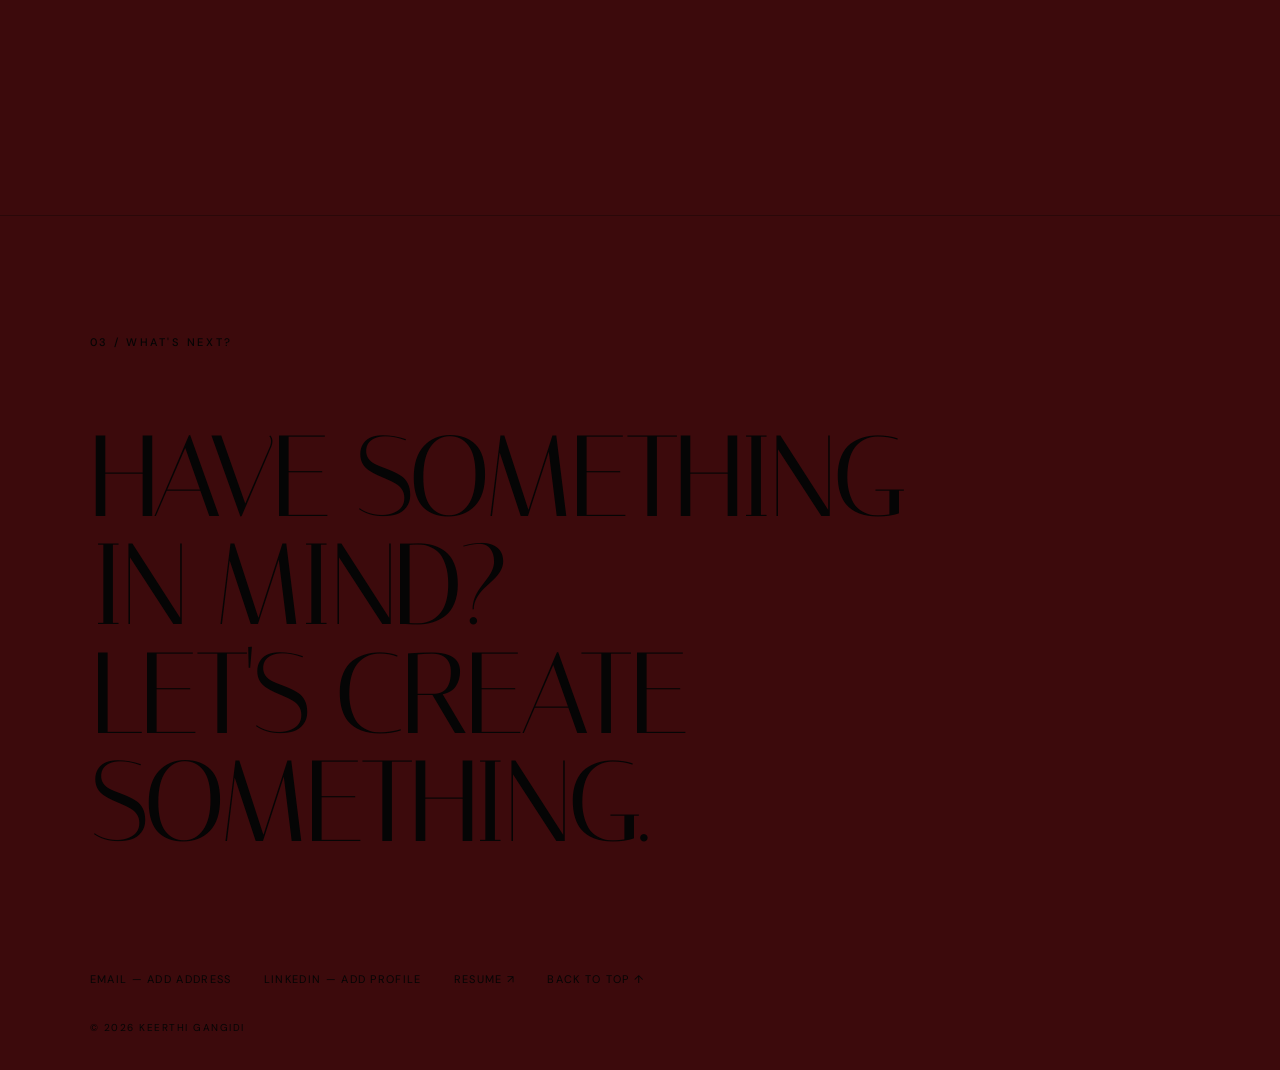
==== commit c35b9867: "Update index.html" ====
--- a/index.html
+++ b/index.html
@@ -1,21 +1,507 @@
 <!doctype html>
-<html lang="en"><head><meta charset="utf-8"><meta name="viewport" content="width=device-width,initial-scale=1"><meta name="theme-color" content="#050505"><meta name="description" content="Keerthi Gangidi — Fashion, product development and creative direction. Made of Curiosity."><title>Keerthi Gangidi — Made of Curiosity</title><link rel="preconnect" href="https://fonts.googleapis.com"><link rel="preconnect" href="https://fonts.gstatic.com" crossorigin><link href="https://fonts.googleapis.com/css2?family=DM+Sans:wght@400;500;600&family=Italiana&display=swap" rel="stylesheet"><link rel="stylesheet" href="style.css"></head>
-<body id="top"><a class="skip-link" href="#work">Skip to selected work</a>
-<header class="nav" id="nav"><a href="#work">WORK (05)</a><a href="#about">ABOUT</a><a class="brand" href="#top" aria-label="Back to top">K.</a><a href="#resume">RESUME</a><a href="#contact">CONTACT</a></header>
-<main>
-<section class="cinema" id="beginning" aria-label="From curiosity to creation"><div class="cinema-stage" id="cinema-stage">
-<div class="thread-layer" id="thread-layer"><img class="spool" src="assets/thread.jpg" alt="Burgundy thread wound on a spool" fetchpriority="high"><svg class="strand" viewBox="0 0 1200 900" preserveAspectRatio="xMidYMid meet" aria-hidden="true"><path id="strand-path" d="M 910 303 C 990 345 750 356 710 415 S 565 480 620 560 S 760 665 580 742"/></svg></div>
-<div class="question-wrap" id="question-wrap"><h1 class="question" id="question"><span class="question-line">WHERE DOES</span><span class="question-line">AN IDEA</span><span class="question-line">BEC<span id="become-o">O</span>ME</span><span class="question-line">SOMETHING REAL?</span></h1></div>
-<div class="tape-layer" id="tape-layer"><img class="tape-image" src="assets/tape-cutout.png" alt="A coiled white measuring tape, suspended in flowing curves"><div class="tape-fade"></div><div class="tape-story" aria-label="An idea becomes real through curiosity, exploration, process and creation"><p class="tape-phrase phrase-one">WHEN CURIOSITY<br>BECOMES EXPLORATION.</p><p class="tape-phrase phrase-two">WHEN EXPLORATION<br>BECOMES PROCESS.</p><p class="tape-phrase phrase-three">WHEN PROCESS<br>BECOMES CREATION.</p><p class="tape-answer">THAT’S WHERE<br>IT BEGINS.</p></div></div>
-<div class="manifesto" id="manifesto"><p class="eyebrow">KEERTHI GANGIDI — CREATIVE PORTFOLIO</p><h2>MADE OF<br><em>CURIOSITY.</em></h2><p class="manifesto-copy">Curiosity shapes the way I think, create and explore. From initial concepts to considered outcomes, my work brings together design, strategy and storytelling.</p></div>
-<div class="gallery" id="work"><div class="gallery-meta"><span>01 / SELECTED WORK</span><span>FIVE CREATIVE EXPLORATIONS</span></div><div class="project-panels">
-<a class="panel" href="projects/kiirti.html"><img src="assets/kiirti.jpg" alt="KIIRTI SS27 coastal fashion campaign"><span class="panel-info"><strong>KIIRTI</strong><small>Fashion brand · Product development · Strategy</small><span>VIEW PROJECT ↗</span></span></a>
-<a class="panel" href="projects/pomme.html"><img src="assets/pomme.jpg" alt="POMME conceptual Louis Vuitton handbag campaign"><span class="panel-info"><strong>POMME</strong><small>Luxury concept · Material innovation</small><span>VIEW PROJECT ↗</span></span></a>
-<a class="panel" href="projects/watford.html"><img src="assets/watford.jpg" alt="Watford FC kit concept with a red London bus"><span class="panel-info"><strong>WATFORD FC</strong><small>Kit concept · Art direction</small><span>VIEW PROJECT ↗</span></span></a>
-<a class="panel placeholder" href="projects/vinted.html"><span class="missing-art">IMAGE TO BE ADDED</span><span class="panel-info"><strong>VINTED × ISABEL HOSPICE</strong><small>Resale · Digital merchandising</small><span>VIEW PROJECT ↗</span></span></a>
-<a class="panel placeholder placeholder-two" href="projects/deemak.html"><span class="missing-art">IMAGE TO BE ADDED</span><span class="panel-info"><strong>DEEMAK</strong><small>Brand identity · Visual communication</small><span>VIEW PROJECT ↗</span></span></a>
-</div></div><span class="scene-caption" id="scene-caption">01 / THE START OF SOMETHING</span><span class="scroll-hint" id="scroll-hint">SCROLL TO EXPLORE ↓</span>
-</div></section>
-<section class="about-section" id="about"><div><p class="eyebrow">02 / THE PERSON BEHIND THE WORK</p><h2>ABOUT<br><em>KEERTHI.</em></h2></div><div class="about-copy"><p>I'm a Fashion and Fashion Business graduate exploring the space between creative direction, product development and commercial thinking.</p><p>My work moves from research and storytelling to design, merchandising and brand communication — guided by curiosity and a belief that considered ideas can become meaningful outcomes.</p><div class="about-details"><span>BA (HONS) FASHION &amp; FASHION BUSINESS</span><span>CREATIVE DIRECTION · PRODUCT DEVELOPMENT · BRAND STRATEGY</span></div><span class="outline-link disabled" id="resume" aria-label="Resume will be added">RESUME — COMING SOON</span></div></section>
-<section class="contact-section" id="contact"><p class="eyebrow">03 / WHAT'S NEXT?</p><h2>HAVE SOMETHING<br>IN MIND?<br><em>LET'S CREATE<br>SOMETHING.</em></h2><div class="contact-links"><span>EMAIL — ADD ADDRESS</span><span>LINKEDIN — ADD PROFILE</span><a href="#resume">RESUME ↗</a><a href="#top">BACK TO TOP ↑</a></div><small>© 2026 KEERTHI GANGIDI</small></section>
-</main><script src="script.js" defer></script></body></html>+<html lang="en">
+
+<head>
+  <meta charset="utf-8">
+  <meta name="viewport" content="width=device-width, initial-scale=1">
+  <meta name="theme-color" content="#050505">
+
+  <meta
+    name="description"
+    content="Keerthi Gangidi — Fashion, product development and creative direction. Made of Curiosity."
+  >
+
+  <title>Keerthi Gangidi — Made of Curiosity</title>
+
+  <link rel="preconnect" href="https://fonts.googleapis.com">
+  <link rel="preconnect" href="https://fonts.gstatic.com" crossorigin>
+
+  <link
+    href="https://fonts.googleapis.com/css2?family=DM+Sans:wght@400;500;600&family=Italiana&display=swap"
+    rel="stylesheet"
+  >
+
+  <link rel="stylesheet" href="style.css">
+</head>
+
+<body id="top">
+
+  <a class="skip-link" href="#work">
+    Skip to selected work
+  </a>
+
+  <!-- NAVIGATION -->
+
+  <header class="nav" id="nav">
+
+    <a href="#work">WORK (05)</a>
+
+    <a href="#about">ABOUT</a>
+
+    <a
+      class="brand"
+      href="#top"
+      aria-label="Back to top"
+    >
+      K.
+    </a>
+
+    <a href="#resume">RESUME</a>
+
+    <a href="#contact">CONTACT</a>
+
+  </header>
+
+  <main>
+
+    <!-- CINEMATIC OPENING -->
+
+    <section
+      class="cinema"
+      id="beginning"
+      aria-label="From curiosity to creation"
+    >
+
+      <div
+        class="cinema-stage"
+        id="cinema-stage"
+      >
+
+        <!-- THREAD -->
+
+        <div
+          class="thread-layer"
+          id="thread-layer"
+        >
+
+          <img
+            class="spool"
+            src="thread.jpg"
+            alt="Burgundy thread wound on a spool"
+            fetchpriority="high"
+          >
+
+          <svg
+            class="strand"
+            viewBox="0 0 1200 900"
+            preserveAspectRatio="xMidYMid meet"
+            aria-hidden="true"
+          >
+
+            <path
+              id="strand-path"
+              d="M 910 303 C 990 345 750 356 710 415 S 565 480 620 560 S 760 665 580 742"
+            />
+
+          </svg>
+
+        </div>
+
+        <!-- OPENING QUESTION -->
+
+        <div
+          class="question-wrap"
+          id="question-wrap"
+        >
+
+          <h1
+            class="question"
+            id="question"
+          >
+
+            <span class="question-line">
+              WHERE DOES
+            </span>
+
+            <span class="question-line">
+              AN IDEA
+            </span>
+
+            <span class="question-line">
+              BEC<span id="become-o">O</span>ME
+            </span>
+
+            <span class="question-line">
+              SOMETHING REAL?
+            </span>
+
+          </h1>
+
+        </div>
+
+        <!-- MEASURING TAPE -->
+
+        <div
+          class="tape-layer"
+          id="tape-layer"
+        >
+
+          <img
+            class="tape-image"
+            src="tape-cutout.png"
+            alt="A coiled white measuring tape, suspended in flowing curves"
+          >
+
+          <div class="tape-fade"></div>
+
+          <!-- VERTICAL STORYTELLING -->
+
+          <div
+            class="tape-story"
+            aria-label="An idea becomes real through curiosity, exploration, process and creation"
+          >
+
+            <p class="tape-phrase phrase-one">
+              WHEN CURIOSITY<br>
+              BECOMES EXPLORATION.
+            </p>
+
+            <p class="tape-phrase phrase-two">
+              WHEN EXPLORATION<br>
+              BECOMES PROCESS.
+            </p>
+
+            <p class="tape-phrase phrase-three">
+              WHEN PROCESS<br>
+              BECOMES CREATION.
+            </p>
+
+            <p class="tape-answer">
+              THAT’S WHERE<br>
+              IT BEGINS.
+            </p>
+
+          </div>
+
+        </div>
+
+        <!-- MADE OF CURIOSITY -->
+
+        <div
+          class="manifesto"
+          id="manifesto"
+        >
+
+          <p class="eyebrow">
+            KEERTHI GANGIDI — CREATIVE PORTFOLIO
+          </p>
+
+          <h2>
+            MADE OF<br>
+            <em>CURIOSITY.</em>
+          </h2>
+
+          <p class="manifesto-copy">
+            Curiosity shapes the way I think, create and explore.
+            From initial concepts to considered outcomes,
+            my work brings together design, strategy and storytelling.
+          </p>
+
+        </div>
+
+        <!-- SELECTED WORK -->
+
+        <div
+          class="gallery"
+          id="work"
+        >
+
+          <div class="gallery-meta">
+
+            <span>
+              01 / SELECTED WORK
+            </span>
+
+            <span>
+              FIVE CREATIVE EXPLORATIONS
+            </span>
+
+          </div>
+
+          <div class="project-panels">
+
+            <!-- PROJECT 01: KIIRTI -->
+
+            <a
+              class="panel"
+              href="kiirti.html"
+              aria-label="View KIIRTI project"
+            >
+
+              <img
+                src="kiirti.jpg"
+                alt="KIIRTI SS27 coastal fashion campaign"
+                loading="lazy"
+              >
+
+              <span class="panel-info">
+
+                <strong>KIIRTI</strong>
+
+                <small>
+                  Fashion brand · Product development · Strategy
+                </small>
+
+                <span>
+                  VIEW PROJECT ↗
+                </span>
+
+              </span>
+
+            </a>
+
+            <!-- PROJECT 02: POMME -->
+
+            <a
+              class="panel"
+              href="pomme.html"
+              aria-label="View POMME project"
+            >
+
+              <img
+                src="pomme.jpg"
+                alt="POMME conceptual Louis Vuitton handbag campaign"
+                loading="lazy"
+              >
+
+              <span class="panel-info">
+
+                <strong>POMME</strong>
+
+                <small>
+                  Luxury concept · Material innovation
+                </small>
+
+                <span>
+                  VIEW PROJECT ↗
+                </span>
+
+              </span>
+
+            </a>
+
+            <!-- PROJECT 03: WATFORD FC -->
+
+            <a
+              class="panel"
+              href="watford.html"
+              aria-label="View Watford FC project"
+            >
+
+              <img
+                src="watford.jpg"
+                alt="Watford FC kit concept with a red London bus"
+                loading="lazy"
+              >
+
+              <span class="panel-info">
+
+                <strong>WATFORD FC</strong>
+
+                <small>
+                  Kit concept · Art direction
+                </small>
+
+                <span>
+                  VIEW PROJECT ↗
+                </span>
+
+              </span>
+
+            </a>
+
+            <!-- PROJECT 04: VINTED -->
+
+            <a
+              class="panel placeholder"
+              href="vinted.html"
+              aria-label="View Vinted and Isabel Hospice project"
+            >
+
+              <span class="missing-art">
+                IMAGE TO BE ADDED
+              </span>
+
+              <span class="panel-info">
+
+                <strong>
+                  VINTED × ISABEL HOSPICE
+                </strong>
+
+                <small>
+                  Resale · Digital merchandising
+                </small>
+
+                <span>
+                  VIEW PROJECT ↗
+                </span>
+
+              </span>
+
+            </a>
+
+            <!-- PROJECT 05: DEEMAK -->
+
+            <a
+              class="panel placeholder placeholder-two"
+              href="deemak.html"
+              aria-label="View DeeMak project"
+            >
+
+              <span class="missing-art">
+                IMAGE TO BE ADDED
+              </span>
+
+              <span class="panel-info">
+
+                <strong>DEEMAK</strong>
+
+                <small>
+                  Brand identity · Visual communication
+                </small>
+
+                <span>
+                  VIEW PROJECT ↗
+                </span>
+
+              </span>
+
+            </a>
+
+          </div>
+
+        </div>
+
+        <!-- CINEMATIC CAPTIONS -->
+
+        <span
+          class="scene-caption"
+          id="scene-caption"
+        >
+          01 / THE START OF SOMETHING
+        </span>
+
+        <span
+          class="scroll-hint"
+          id="scroll-hint"
+        >
+          SCROLL TO EXPLORE ↓
+        </span>
+
+      </div>
+
+    </section>
+
+    <!-- ABOUT KEERTHI -->
+
+    <section
+      class="about-section"
+      id="about"
+    >
+
+      <div>
+
+        <p class="eyebrow">
+          02 / THE PERSON BEHIND THE WORK
+        </p>
+
+        <h2>
+          ABOUT<br>
+          <em>KEERTHI.</em>
+        </h2>
+
+      </div>
+
+      <div class="about-copy">
+
+        <p>
+          I'm a Fashion and Fashion Business graduate
+          exploring the space between creative direction,
+          product development and commercial thinking.
+        </p>
+
+        <p>
+          My work moves from research and storytelling
+          to design, merchandising and brand communication —
+          guided by curiosity and a belief that considered
+          ideas can become meaningful outcomes.
+        </p>
+
+        <div class="about-details">
+
+          <span>
+            BA (HONS) FASHION &amp; FASHION BUSINESS
+          </span>
+
+          <span>
+            CREATIVE DIRECTION · PRODUCT DEVELOPMENT · BRAND STRATEGY
+          </span>
+
+        </div>
+
+        <span
+          class="outline-link disabled"
+          id="resume"
+          aria-label="Resume will be added"
+        >
+          RESUME — COMING SOON
+        </span>
+
+      </div>
+
+    </section>
+
+    <!-- CONTACT -->
+
+    <section
+      class="contact-section"
+      id="contact"
+    >
+
+      <p class="eyebrow">
+        03 / WHAT'S NEXT?
+      </p>
+
+      <h2>
+        HAVE SOMETHING<br>
+        IN MIND?<br>
+        <em>
+          LET'S CREATE<br>
+          SOMETHING.
+        </em>
+      </h2>
+
+      <div class="contact-links">
+
+        <span>
+          EMAIL — ADD ADDRESS
+        </span>
+
+        <span>
+          LINKEDIN — ADD PROFILE
+        </span>
+
+        <a href="#resume">
+          RESUME ↗
+        </a>
+
+        <a href="#top">
+          BACK TO TOP ↑
+        </a>
+
+      </div>
+
+      <small>
+        © 2026 KEERTHI GANGIDI
+      </small>
+
+    </section>
+
+  </main>
+
+  <!-- JAVASCRIPT -->
+
+  <script src="script.js" defer></script>
+
+</body>
+</html>
